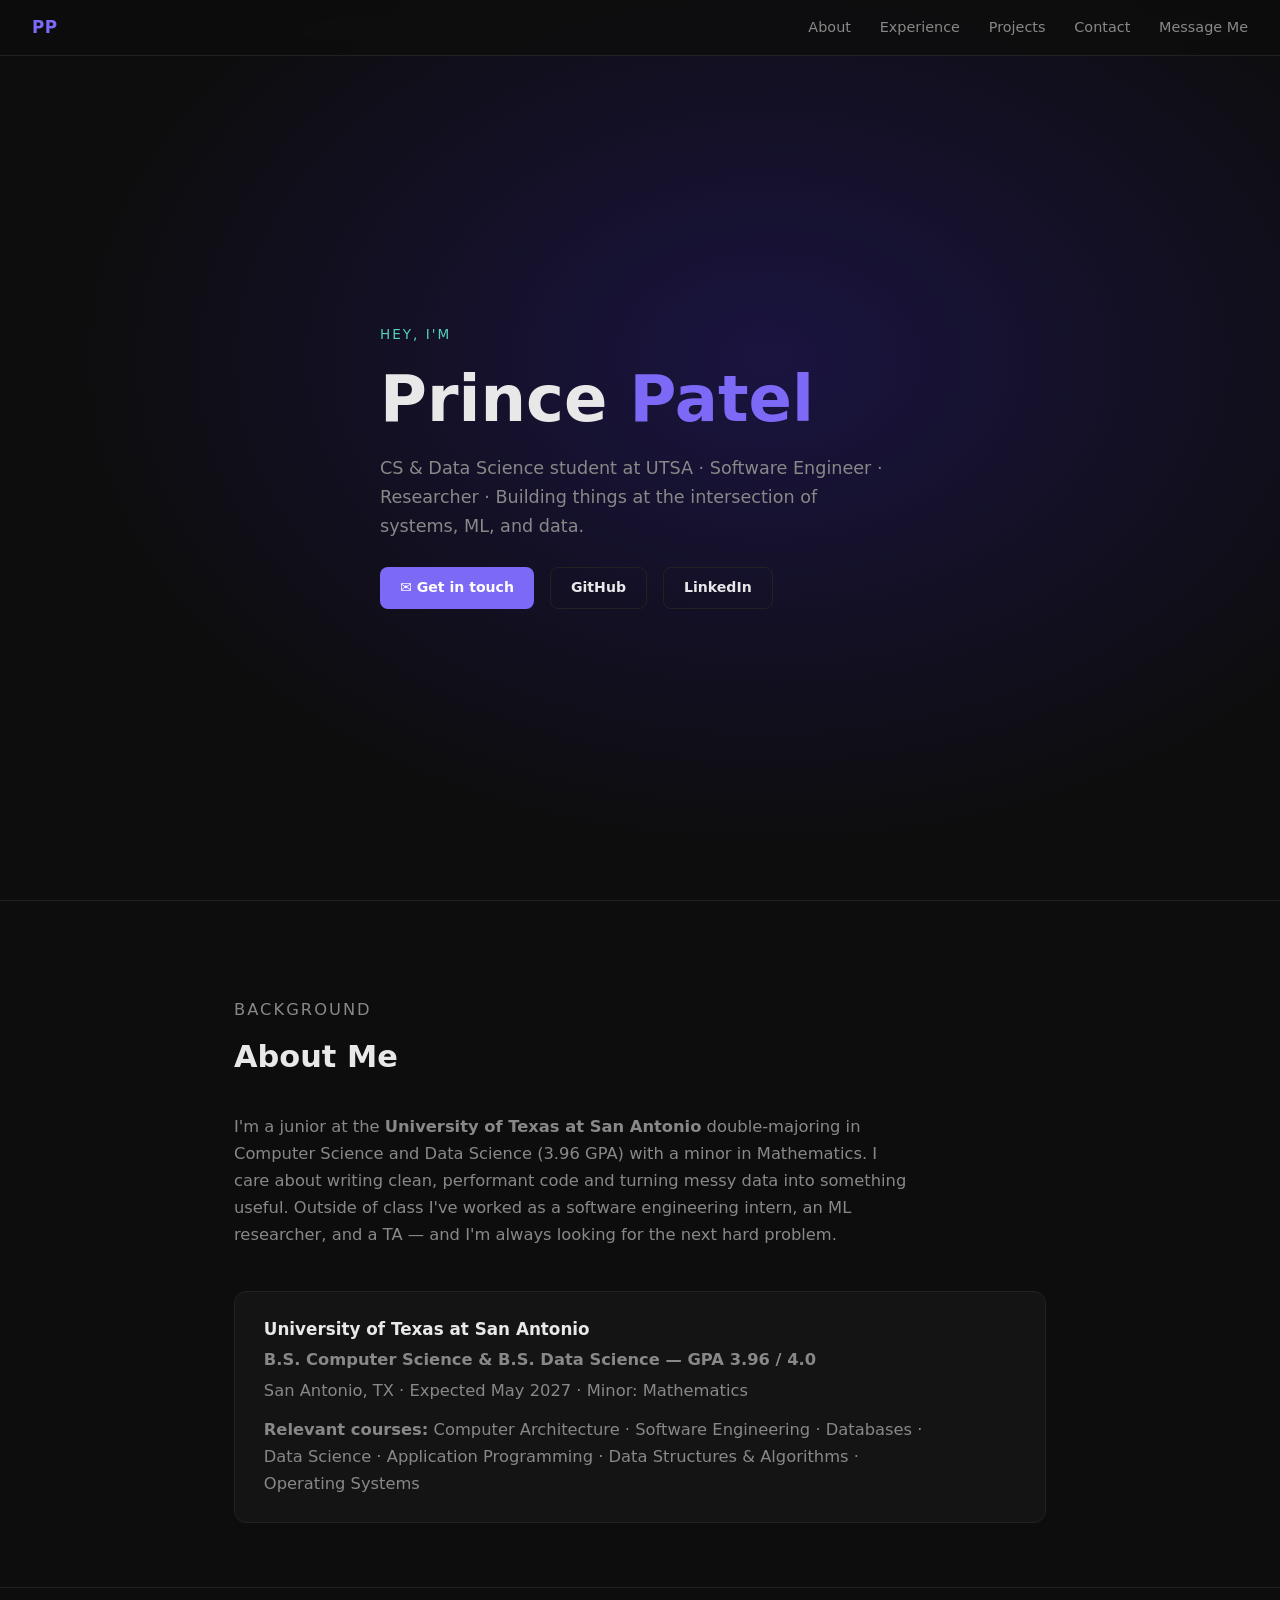
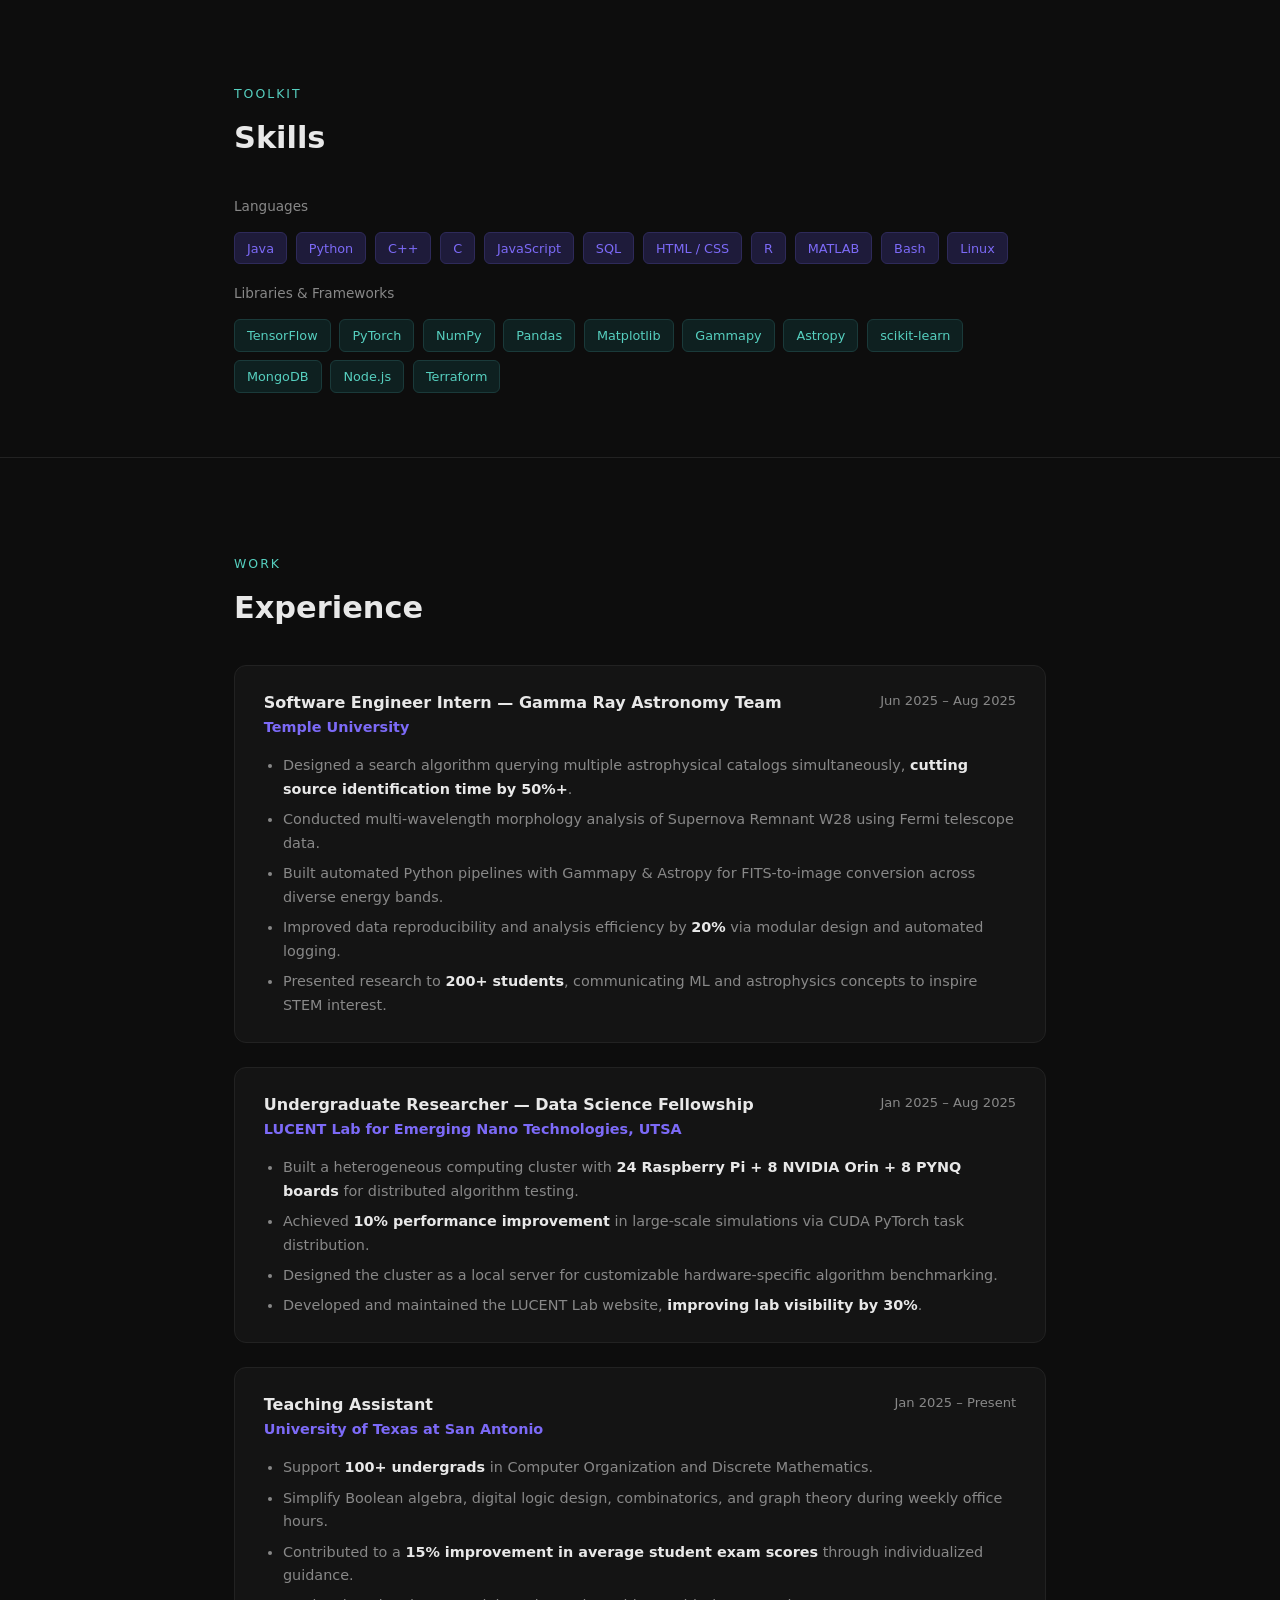
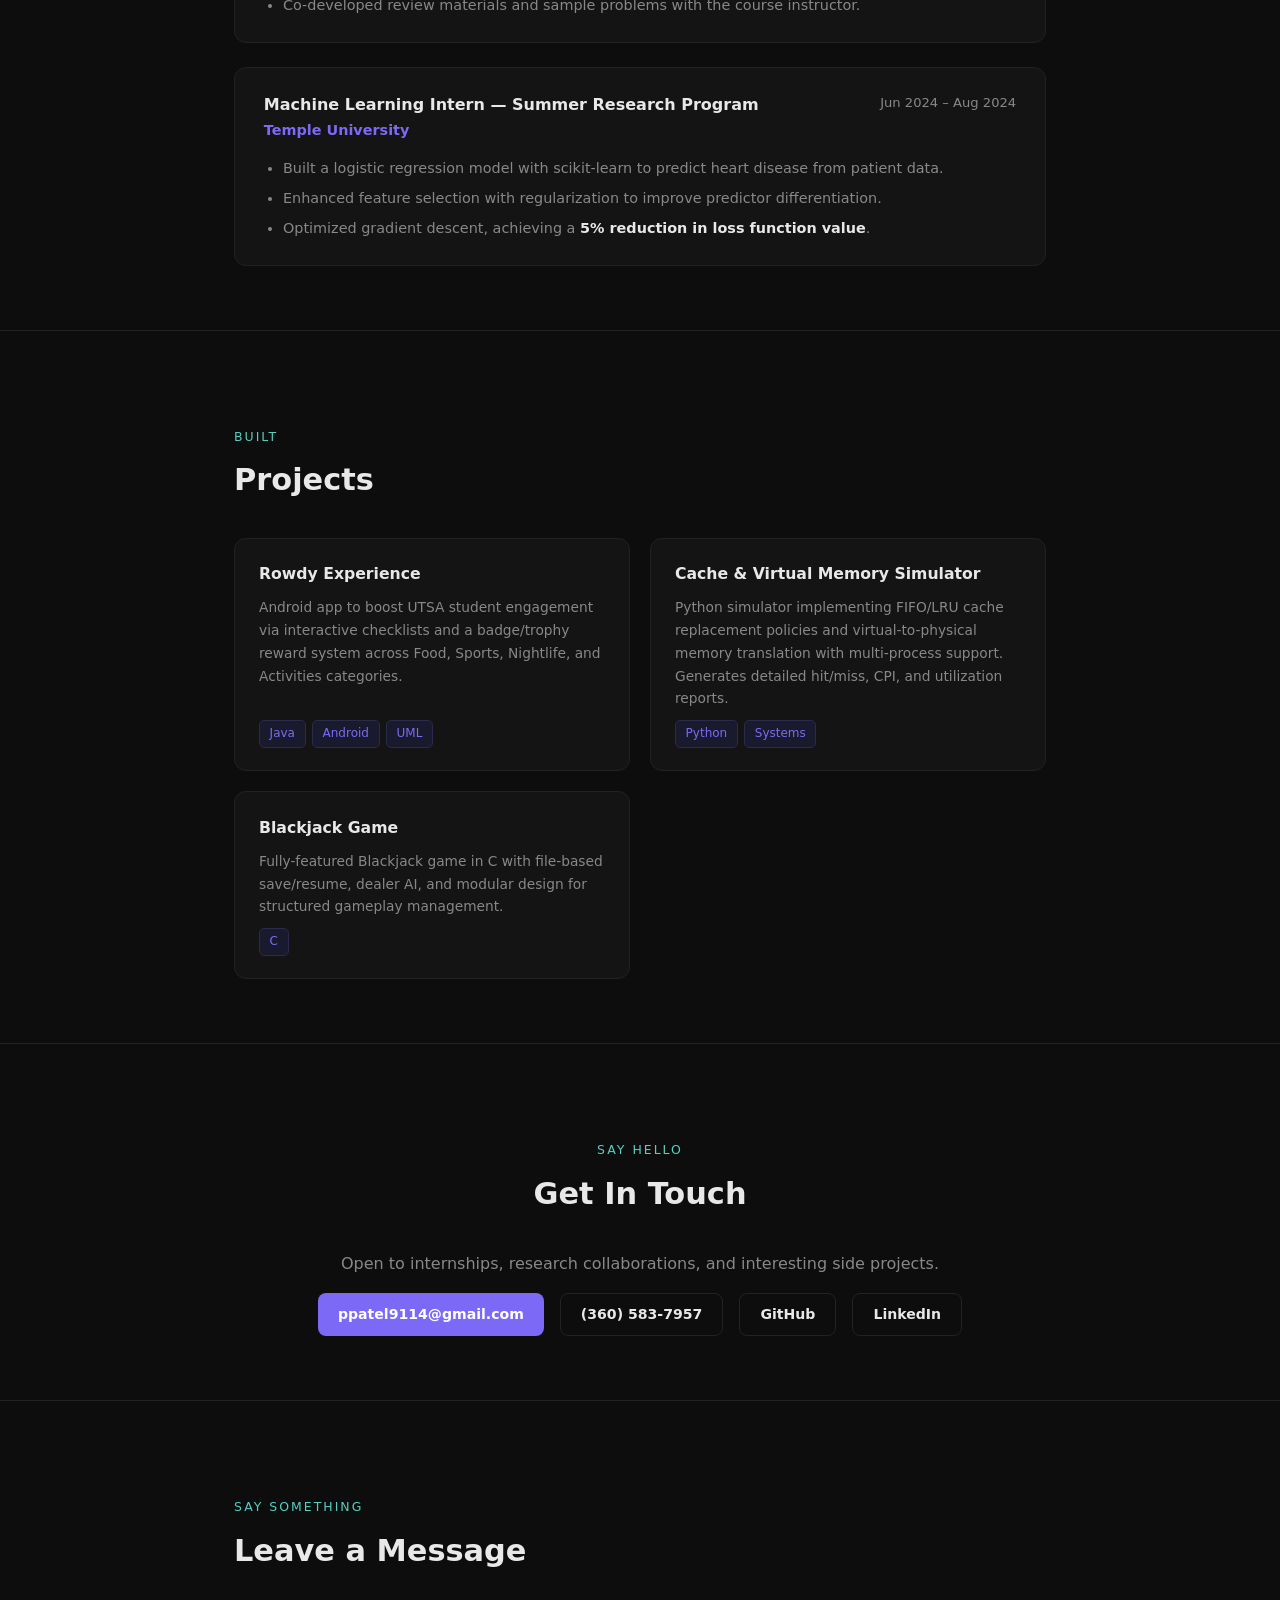
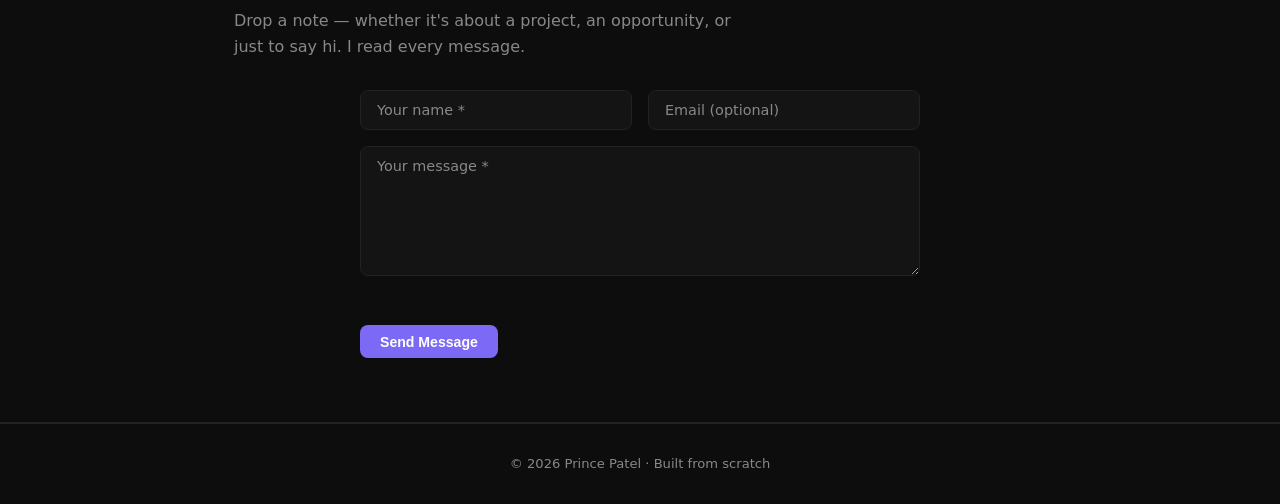
==== index.html @ 8a1463c9 "fixed a few bugs on index.html" ====
<!DOCTYPE html>
<html lang="en">
<head> 
  
  <meta charset="UTF-8" />
  <meta name="viewport" content="width=device-width, initial-scale=1.0" />
  <title>Prince Patel — Portfolio</title>
  <style>
    *, *::before, *::after { box-sizing: border-box; margin: 0; padding: 0; }

    :root {
      --bg: #0d0d0d;
      --surface: #141414;
      --border: #222;
      --accent: #7c6af7;
      --accent2: #56cfbf;
      --text: #e8e8e8;
      --muted: #888;
      --tag-bg: #1e1b3a;
    }

    html { scroll-behavior: smooth; }

    body {
      background: var(--bg);
      color: var(--text);
      font-family: 'Segoe UI', system-ui, sans-serif;
      line-height: 1.65;
    }

    /* ── NAV ── */
    nav {
      position: fixed; top: 0; left: 0; right: 0; z-index: 100;
      display: flex; align-items: center; justify-content: space-between;
      padding: 0 2rem;
      height: 56px;
      background: rgba(13,13,13,0.85);
      backdrop-filter: blur(10px);
      border-bottom: 1px solid var(--border);
    }
    nav .logo { font-weight: 700; font-size: 1.05rem; color: var(--accent); letter-spacing: .5px; }
    nav ul { list-style: none; display: flex; gap: 1.8rem; }
    nav a { text-decoration: none; color: var(--muted); font-size: .9rem; transition: color .2s; }
    nav a:hover { color: var(--text); }

    /* ── SECTIONS ── */
    section { padding: 6rem 0 4rem; }
    .container { max-width: 860px; margin: 0 auto; padding: 0 1.5rem; }

    /* ── HERO ── */
    #hero {
      min-height: 100vh;
      display: flex; align-items: center;
      background: radial-gradient(ellipse at 60% 40%, #1a1440 0%, var(--bg) 65%);
    }
    #hero .container { display: flex; flex-direction: column; gap: 1.2rem; }
    .hero-eyebrow { font-size: .85rem; color: var(--accent2); letter-spacing: 2px; text-transform: uppercase; }
    .hero-name { font-size: clamp(2.4rem, 6vw, 4rem); font-weight: 800; line-height: 1.1; }
    .hero-name span { color: var(--accent); }
    .hero-sub { font-size: 1.1rem; color: var(--muted); max-width: 520px; }
    .hero-links { display: flex; gap: 1rem; flex-wrap: wrap; margin-top: .4rem; }
    .btn {
      display: inline-flex; align-items: center; gap: .45rem;
      padding: .55rem 1.25rem;
      border-radius: 8px;
      font-size: .88rem; font-weight: 600;
      text-decoration: none;
      transition: opacity .2s;
    }
    .btn:hover { opacity: .8; }
    .btn-primary { background: var(--accent); color: #fff; }
    .btn-outline { border: 1px solid var(--border); color: var(--text); background: transparent; }

    /* ── HEADINGS ── */
    .section-label {
      font-size: .78rem; color: var(--accent2); letter-spacing: 2px;
      text-transform: uppercase; margin-bottom: .5rem;
    }
    h2 { font-size: 1.9rem; font-weight: 700; margin-bottom: 2rem; }

    /* ── ABOUT ── */
    #about p { color: var(--muted); max-width: 680px; font-size: 1.02rem; }

    /* ── EDUCATION ── */
    .edu-card {
      background: var(--surface);
      border: 1px solid var(--border);
      border-radius: 12px;
      padding: 1.5rem 1.8rem;
    }
    .edu-card h3 { font-size: 1.05rem; }
    .edu-card .degree { color: var(--accent); font-weight: 600; margin-top: .2rem; }
    .edu-card .meta { color: var(--muted); font-size: .88rem; margin-top: .25rem; }
    .edu-card .courses { margin-top: .8rem; font-size: .85rem; color: var(--muted); }

    /* ── SKILLS ── */
    .skills-grid { display: flex; flex-wrap: wrap; gap: .55rem; }
    .tag {
      background: var(--tag-bg);
      border: 1px solid #2e2a5a;
      color: var(--accent);
      font-size: .8rem; font-weight: 500;
      padding: .3rem .75rem;
      border-radius: 6px;
    }
    .tag.lib { background: #0e2020; border-color: #1a3a3a; color: var(--accent2); }

    /* ── EXPERIENCE ── */
    .exp-list { display: flex; flex-direction: column; gap: 1.5rem; }
    .exp-card {
      background: var(--surface);
      border: 1px solid var(--border);
      border-radius: 12px;
      padding: 1.5rem 1.8rem;
    }
    .exp-header { display: flex; justify-content: space-between; align-items: flex-start; flex-wrap: wrap; gap: .4rem; }
    .exp-header h3 { font-size: 1rem; }
    .exp-org { color: var(--accent); font-size: .9rem; font-weight: 600; }
    .exp-date { font-size: .82rem; color: var(--muted); white-space: nowrap; }
    .exp-card ul { margin-top: .9rem; padding-left: 1.2rem; display: flex; flex-direction: column; gap: .4rem; }
    .exp-card li { color: var(--muted); font-size: .9rem; }
    .exp-card li strong { color: var(--text); }

    /* ── PROJECTS ── */
    .proj-grid { display: grid; grid-template-columns: repeat(auto-fill, minmax(260px,1fr)); gap: 1.25rem; }
    .proj-card {
      background: var(--surface);
      border: 1px solid var(--border);
      border-radius: 12px;
      padding: 1.4rem 1.5rem;
      display: flex; flex-direction: column; gap: .6rem;
      transition: border-color .2s;
    }
    .proj-card:hover { border-color: var(--accent); }
    .proj-card h3 { font-size: .98rem; }
    .proj-card p { color: var(--muted); font-size: .86rem; flex: 1; }
    .proj-tags { display: flex; flex-wrap: wrap; gap: .4rem; }
    .proj-tag {
      background: #1a1a2e; border: 1px solid #2a2a4a; color: var(--accent);
      font-size: .75rem; padding: .2rem .6rem; border-radius: 5px;
    }

    /* ── CONTACT ── */
    #contact { text-align: center; }
    #contact .contact-links { display: flex; justify-content: center; gap: 1rem; flex-wrap: wrap; margin-top: 1rem; }

    /* ── MESSAGE FORM ── */
    .msg-form {
      max-width: 560px; margin: 0 auto;
      display: flex; flex-direction: column; gap: 1rem;
    }
    .msg-row { display: grid; grid-template-columns: 1fr 1fr; gap: 1rem; }
    .msg-form input, .msg-form textarea {
      width: 100%;
      background: var(--surface);
      border: 1px solid var(--border);
      border-radius: 8px;
      color: var(--text);
      font-family: inherit;
      font-size: .9rem;
      padding: .7rem 1rem;
      outline: none;
      transition: border-color .2s;
      resize: vertical;
    }
    .msg-form input:focus, .msg-form textarea:focus { border-color: var(--accent); }
    .msg-form textarea { min-height: 130px; }
    .msg-form input::placeholder, .msg-form textarea::placeholder { color: var(--muted); }
    .msg-submit {
      align-self: flex-start;
      cursor: pointer;
      border: none;
    }
    .msg-submit:disabled { opacity: .5; cursor: not-allowed; }
    #msg-status { font-size: .88rem; min-height: 1.2em; }
    #msg-status.ok  { color: var(--accent2); }
    #msg-status.err { color: #f87171; }

    /* ── MESSAGES LIST (admin view) ── */
    #messages { display: none; }
    #messages.visible { display: block; }
    .msg-list { display: flex; flex-direction: column; gap: 1rem; margin-top: 1rem; }
    .msg-item {
      background: var(--surface); border: 1px solid var(--border);
      border-radius: 10px; padding: 1rem 1.2rem;
    }
    .msg-item-header { display: flex; justify-content: space-between; flex-wrap: wrap; gap: .3rem; margin-bottom: .4rem; }
    .msg-item-name { font-weight: 600; font-size: .9rem; }
    .msg-item-meta { font-size: .78rem; color: var(--muted); }
    .msg-item-body { color: var(--muted); font-size: .88rem; white-space: pre-wrap; }

    /* ── FOOTER ── */
    footer {
      border-top: 1px solid var(--border);
      text-align: center;
      padding: 1.8rem;
      font-size: .82rem;
      color: var(--muted);
    }

    /* ── DIVIDER ── */
    .divider { border: none; border-top: 1px solid var(--border); margin: 0; }
  </style>
</head>
<body>

<!-- NAV -->
<nav>
  <span class="logo">PP</span>
  <ul>
    <li><a href="#about">About</a></li>
    <li><a href="#experience">Experience</a></li>
    <li><a href="#projects">Projects</a></li>
    <li><a href="#contact">Contact</a></li>
    <li><a href="#leave-message">Message Me</a></li>
  </ul>
</nav>

<!-- HERO -->
<section id="hero">
  <div class="container">
    <p class="hero-eyebrow">Hey, I'm</p>
    <h1 class="hero-name">Prince <span>Patel</span></h1>
    <p class="hero-sub">
      CS &amp; Data Science student at UTSA · Software Engineer · Researcher ·
      Building things at the intersection of systems, ML, and data.
    </p>
    <div class="hero-links">
      <a class="btn btn-primary" href="mailto:ppatel9114@gmail.com">✉ Get in touch</a>
      <a class="btn btn-outline" href="https://github.com" target="_blank">GitHub</a>
      <a class="btn btn-outline" href="https://linkedin.com" target="_blank">LinkedIn</a>
    </div>
  </div>
</section>

<hr class="divider" />

<!-- ABOUT / EDUCATION -->
<section id="about">
  <div class="container">
    <p class="section-label">Background</p>
    <h2>About Me</h2>
    <p>
      I'm a junior at the <strong>University of Texas at San Antonio</strong> double-majoring in
      Computer Science and Data Science (3.96 GPA) with a minor in Mathematics.
      I care about writing clean, performant code and turning messy data into something useful.
      Outside of class I've worked as a software engineering intern, an ML researcher, and a TA
      — and I'm always looking for the next hard problem.
    </p>

    <br />

    <div class="edu-card" style="margin-top: 1rem;">
      <h3>University of Texas at San Antonio</h3>
      <p class="degree">B.S. Computer Science &amp; B.S. Data Science — GPA 3.96 / 4.0</p>
      <p class="meta">San Antonio, TX · Expected May 2027 · Minor: Mathematics</p>
      <p class="courses">
        <strong>Relevant courses:</strong> Computer Architecture · Software Engineering · Databases ·
        Data Science · Application Programming · Data Structures &amp; Algorithms · Operating Systems
      </p>
    </div>
  </div>
</section>

<hr class="divider" />

<!-- SKILLS -->
<section id="skills">
  <div class="container">
    <p class="section-label">Toolkit</p>
    <h2>Skills</h2>
    <p style="color:var(--muted); font-size:.85rem; margin-bottom:.9rem;">Languages</p>
    <div class="skills-grid">
      <span class="tag">Java</span>
      <span class="tag">Python</span>
      <span class="tag">C++</span>
      <span class="tag">C</span>
      <span class="tag">JavaScript</span>
      <span class="tag">SQL</span>
      <span class="tag">HTML / CSS</span>
      <span class="tag">R</span>
      <span class="tag">MATLAB</span>
      <span class="tag">Bash</span>
      <span class="tag">Linux</span>
    </div>
    <p style="color:var(--muted); font-size:.85rem; margin: 1.1rem 0 .9rem;">Libraries &amp; Frameworks</p>
    <div class="skills-grid">
      <span class="tag lib">TensorFlow</span>
      <span class="tag lib">PyTorch</span>
      <span class="tag lib">NumPy</span>
      <span class="tag lib">Pandas</span>
      <span class="tag lib">Matplotlib</span>
      <span class="tag lib">Gammapy</span>
      <span class="tag lib">Astropy</span>
      <span class="tag lib">scikit-learn</span>
      <span class="tag lib">MongoDB</span>
      <span class="tag lib">Node.js</span>
      <span class="tag lib">Terraform</span>
    </div>
  </div>
</section>

<hr class="divider" />

<!-- EXPERIENCE -->
<section id="experience">
  <div class="container">
    <p class="section-label">Work</p>
    <h2>Experience</h2>
    <div class="exp-list">

      <div class="exp-card">
        <div class="exp-header">
          <div>
            <h3>Software Engineer Intern — Gamma Ray Astronomy Team</h3>
            <p class="exp-org">Temple University</p>
          </div>
          <span class="exp-date">Jun 2025 – Aug 2025</span>
        </div>
        <ul>
          <li>Designed a search algorithm querying multiple astrophysical catalogs simultaneously, <strong>cutting source identification time by 50%+</strong>.</li>
          <li>Conducted multi-wavelength morphology analysis of Supernova Remnant W28 using Fermi telescope data.</li>
          <li>Built automated Python pipelines with Gammapy &amp; Astropy for FITS-to-image conversion across diverse energy bands.</li>
          <li>Improved data reproducibility and analysis efficiency by <strong>20%</strong> via modular design and automated logging.</li>
          <li>Presented research to <strong>200+ students</strong>, communicating ML and astrophysics concepts to inspire STEM interest.</li>
        </ul>
      </div>

      <div class="exp-card">
        <div class="exp-header">
          <div>
            <h3>Undergraduate Researcher — Data Science Fellowship</h3>
            <p class="exp-org">LUCENT Lab for Emerging Nano Technologies, UTSA</p>
          </div>
          <span class="exp-date">Jan 2025 – Aug 2025</span>
        </div>
        <ul>
          <li>Built a heterogeneous computing cluster with <strong>24 Raspberry Pi + 8 NVIDIA Orin + 8 PYNQ boards</strong> for distributed algorithm testing.</li>
          <li>Achieved <strong>10% performance improvement</strong> in large-scale simulations via CUDA PyTorch task distribution.</li>
          <li>Designed the cluster as a local server for customizable hardware-specific algorithm benchmarking.</li>
          <li>Developed and maintained the LUCENT Lab website, <strong>improving lab visibility by 30%</strong>.</li>
        </ul>
      </div>

      <div class="exp-card">
        <div class="exp-header">
          <div>
            <h3>Teaching Assistant</h3>
            <p class="exp-org">University of Texas at San Antonio</p>
          </div>
          <span class="exp-date">Jan 2025 – Present</span>
        </div>
        <ul>
          <li>Support <strong>100+ undergrads</strong> in Computer Organization and Discrete Mathematics.</li>
          <li>Simplify Boolean algebra, digital logic design, combinatorics, and graph theory during weekly office hours.</li>
          <li>Contributed to a <strong>15% improvement in average student exam scores</strong> through individualized guidance.</li>
          <li>Co-developed review materials and sample problems with the course instructor.</li>
        </ul>
      </div>

      <div class="exp-card">
        <div class="exp-header">
          <div>
            <h3>Machine Learning Intern — Summer Research Program</h3>
            <p class="exp-org">Temple University</p>
          </div>
          <span class="exp-date">Jun 2024 – Aug 2024</span>
        </div>
        <ul>
          <li>Built a logistic regression model with scikit-learn to predict heart disease from patient data.</li>
          <li>Enhanced feature selection with regularization to improve predictor differentiation.</li>
          <li>Optimized gradient descent, achieving a <strong>5% reduction in loss function value</strong>.</li>
        </ul>
      </div>

    </div>
  </div>
</section>

<hr class="divider" />

<!-- PROJECTS -->
<section id="projects">
  <div class="container">
    <p class="section-label">Built</p>
    <h2>Projects</h2>
    <div class="proj-grid">

      <div class="proj-card">
        <h3>Rowdy Experience</h3>
        <p>Android app to boost UTSA student engagement via interactive checklists and a badge/trophy reward system across Food, Sports, Nightlife, and Activities categories.</p>
        <div class="proj-tags">
          <span class="proj-tag">Java</span>
          <span class="proj-tag">Android</span>
          <span class="proj-tag">UML</span>
        </div>
      </div>

      <div class="proj-card">
        <h3>Cache &amp; Virtual Memory Simulator</h3>
        <p>Python simulator implementing FIFO/LRU cache replacement policies and virtual-to-physical memory translation with multi-process support. Generates detailed hit/miss, CPI, and utilization reports.</p>
        <div class="proj-tags">
          <span class="proj-tag">Python</span>
          <span class="proj-tag">Systems</span>
        </div>
      </div>

      <div class="proj-card">
        <h3>Blackjack Game</h3>
        <p>Fully-featured Blackjack game in C with file-based save/resume, dealer AI, and modular design for structured gameplay management.</p>
        <div class="proj-tags">
          <span class="proj-tag">C</span>
        </div>
      </div>

    </div>
  </div>
</section>

<hr class="divider" />

<!-- CONTACT -->
<section id="contact">
  <div class="container">
    <p class="section-label">Say hello</p>
    <h2>Get In Touch</h2>
    <p style="color:var(--muted);">Open to internships, research collaborations, and interesting side projects.</p>
    <div class="contact-links">
      <a class="btn btn-primary" href="mailto:ppatel9114@gmail.com">ppatel9114@gmail.com</a>
      <a class="btn btn-outline" href="tel:3605837957">(360) 583-7957</a>
      <a class="btn btn-outline" href="https://github.com" target="_blank">GitHub</a>
      <a class="btn btn-outline" href="https://linkedin.com" target="_blank">LinkedIn</a>
    </div>
  </div>
</section>

<hr class="divider" />

<!-- LEAVE A MESSAGE -->
<section id="leave-message">
  <div class="container">
    <p class="section-label">Say something</p>
    <h2>Leave a Message</h2>
    <p style="color:var(--muted); margin-bottom:1.8rem; max-width:520px;">
      Drop a note — whether it's about a project, an opportunity, or just to say hi.
      I read every message.
    </p>
    <form class="msg-form" id="msgForm"
          action="https://formspree.io/f/YOUR_FORM_ID"
          method="POST">
      <div class="msg-row">
        <input type="text"  name="name"    placeholder="Your name *"  required maxlength="100" />
        <input type="email" name="email"   placeholder="Email (optional)" maxlength="200" />
      </div>
      <textarea name="message" placeholder="Your message *" required maxlength="2000"></textarea>
      <p id="msg-status"></p>
      <button class="btn btn-primary msg-submit" type="submit" id="msgBtn">Send Message</button>
    </form>
  </div>
</section>

<hr class="divider" />

<footer>
  <p>© 2026 Prince Patel · Built from scratch</p>
</footer>

<script>
  document.getElementById('msgForm').addEventListener('submit', async (e) => {
    e.preventDefault();
    const btn    = document.getElementById('msgBtn');
    const status = document.getElementById('msg-status');
    btn.disabled = true;
    btn.textContent = 'Sending…';
    status.className = '';
    status.textContent = '';

    try {
      const res = await fetch(e.target.action, {
        method: 'POST',
        headers: { 'Accept': 'application/json' },
        body: new FormData(e.target),
      });
      if (res.ok) {
        status.className = 'ok';
        status.textContent = '✓ Message sent! Thanks for reaching out.';
        e.target.reset();
      } else {
        throw new Error('Something went wrong — please try again.');
      }
    } catch (err) {
      status.className = 'err';
      status.textContent = '✗ ' + err.message;
    } finally {
      btn.disabled = false;
      btn.textContent = 'Send Message';
    }
  });
</script>
</body>
</html>
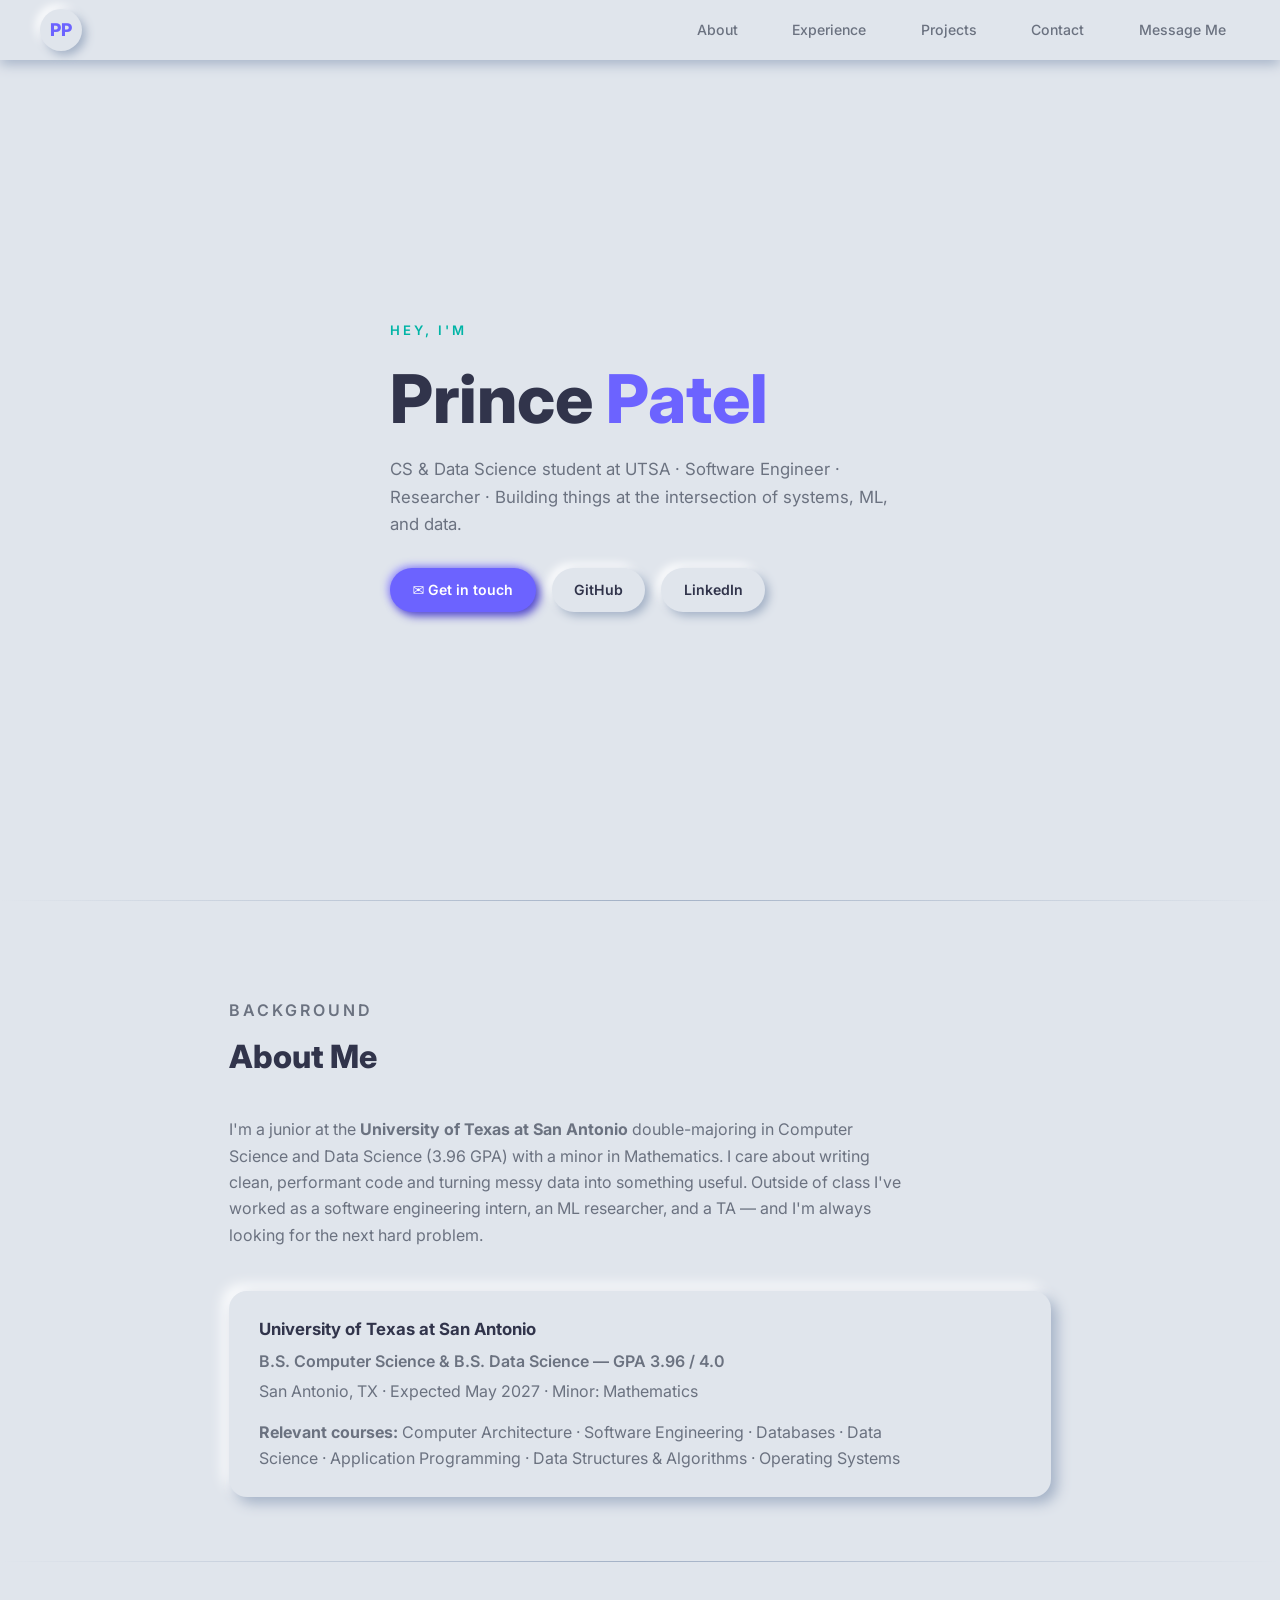
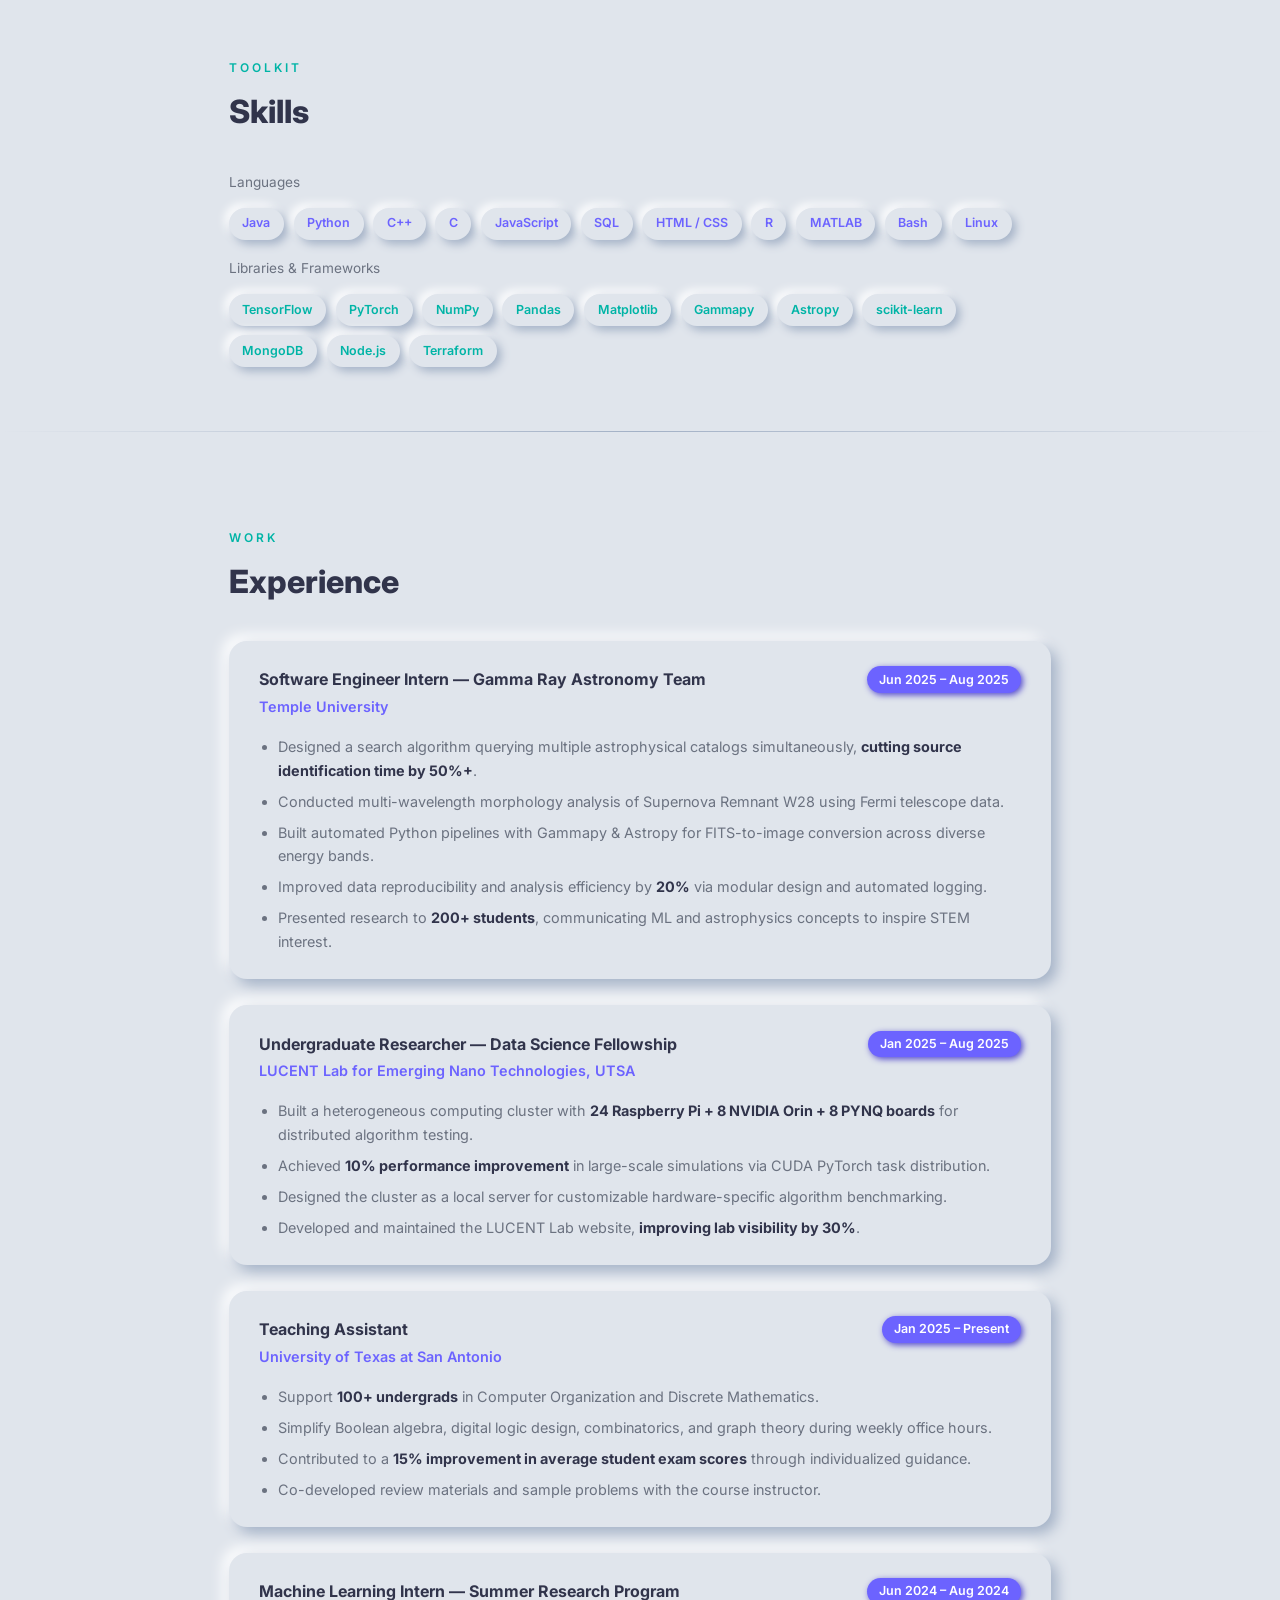
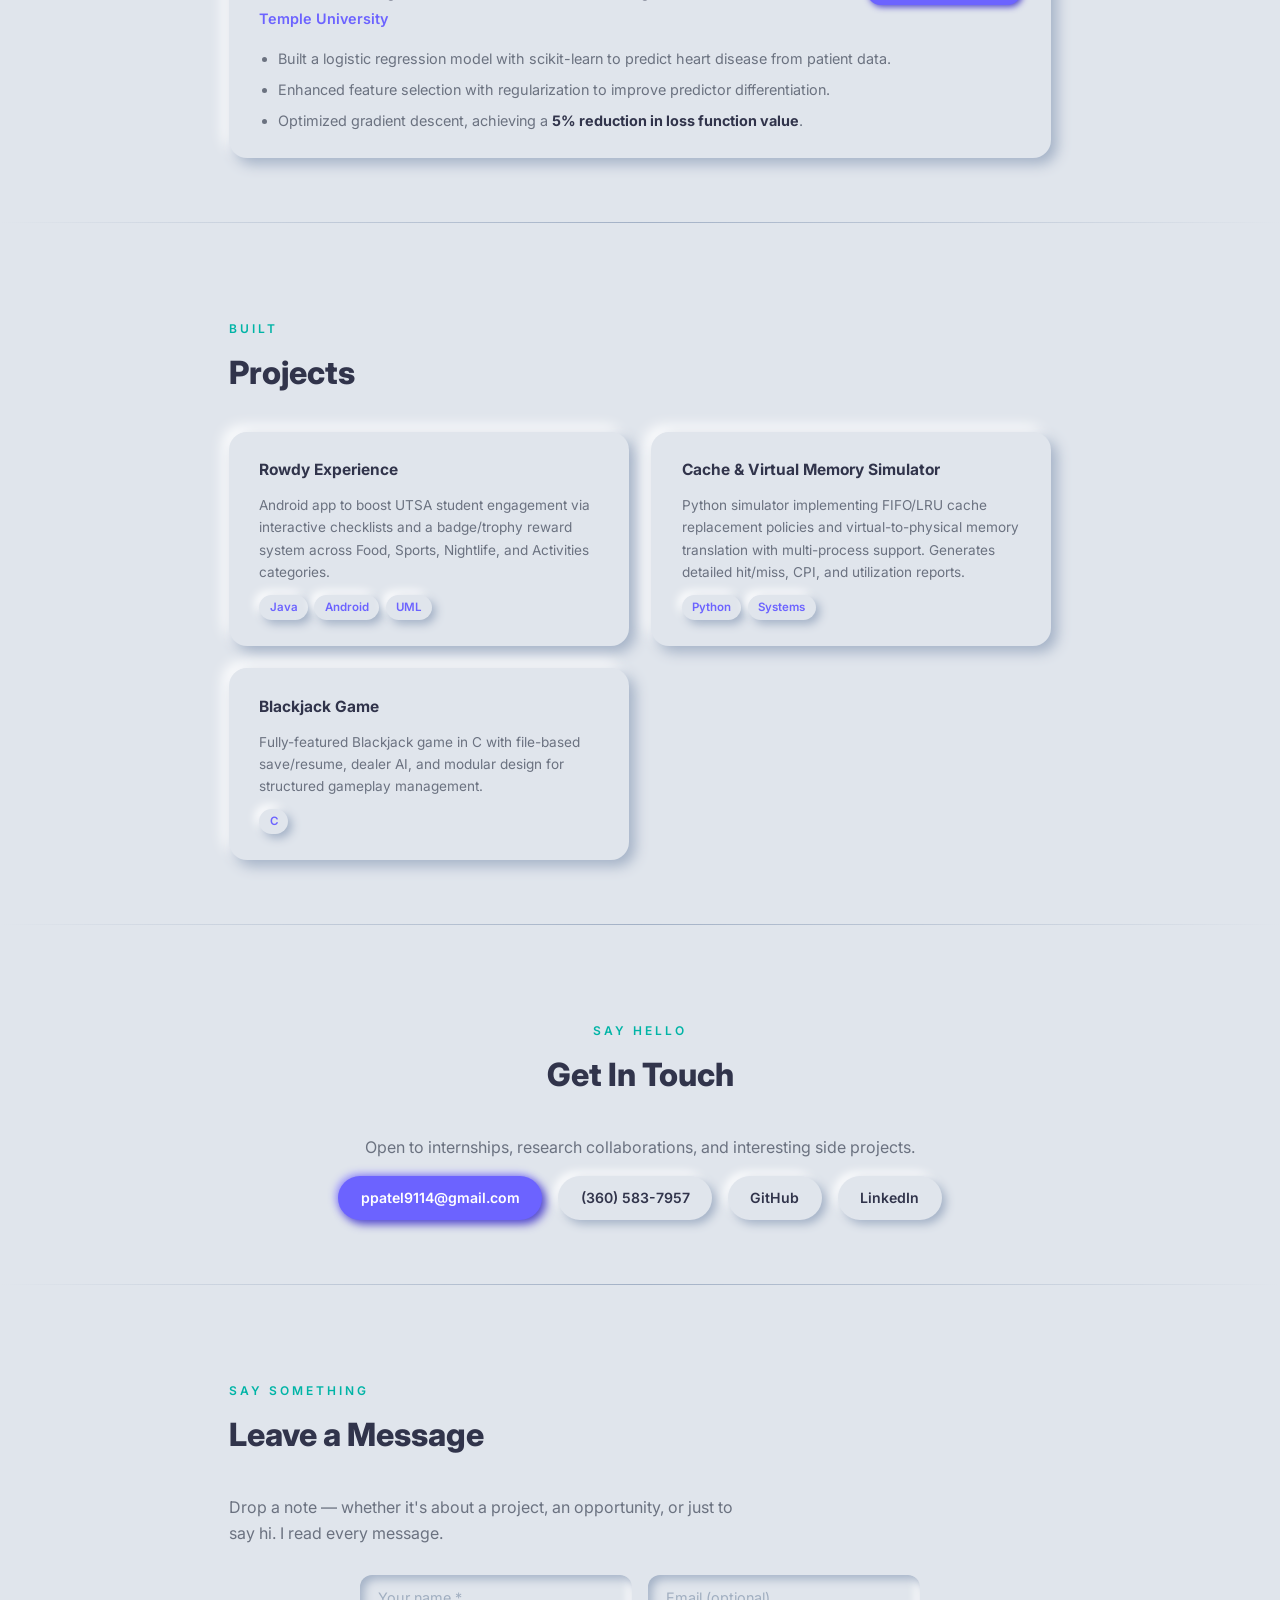
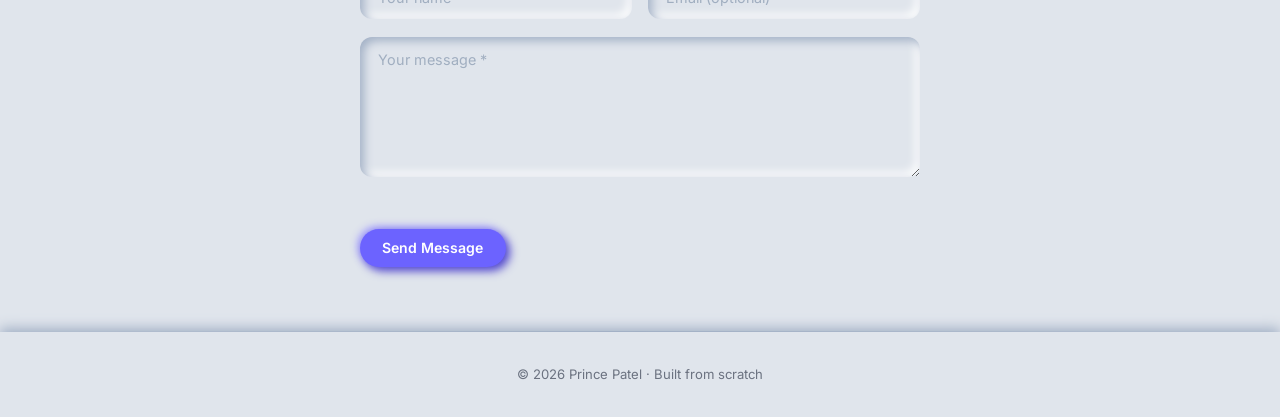
==== commit cf126ad3: "added neomorphism style theme to the website" ====
--- a/index.html
+++ b/index.html
@@ -5,18 +5,21 @@
   <meta charset="UTF-8" />
   <meta name="viewport" content="width=device-width, initial-scale=1.0" />
   <title>Prince Patel — Portfolio</title>
+  <link href="https://fonts.googleapis.com/css2?family=Inter:wght@400;500;600;700;800&display=swap" rel="stylesheet" />
   <style>
     *, *::before, *::after { box-sizing: border-box; margin: 0; padding: 0; }
 
     :root {
-      --bg: #0d0d0d;
-      --surface: #141414;
-      --border: #222;
-      --accent: #7c6af7;
-      --accent2: #56cfbf;
-      --text: #e8e8e8;
-      --muted: #888;
-      --tag-bg: #1e1b3a;
+      --bg:      #e0e5ec;
+      --shadow-dark:  #a3b1c6;
+      --shadow-light: #ffffff;
+      --accent:  #6c63ff;
+      --accent2: #00b4a6;
+      --text:    #31344b;
+      --muted:   #6b7280;
+      --inset: inset 4px 4px 10px var(--shadow-dark), inset -4px -4px 10px var(--shadow-light);
+      --raise: 6px 6px 14px var(--shadow-dark), -6px -6px 14px var(--shadow-light);
+      --raise-sm: 4px 4px 10px var(--shadow-dark), -4px -4px 10px var(--shadow-light);
     }
 
     html { scroll-behavior: smooth; }
@@ -24,7 +27,7 @@
     body {
       background: var(--bg);
       color: var(--text);
-      font-family: 'Segoe UI', system-ui, sans-serif;
+      font-family: 'Inter', system-ui, sans-serif;
       line-height: 1.65;
     }
 
@@ -32,112 +35,132 @@
     nav {
       position: fixed; top: 0; left: 0; right: 0; z-index: 100;
       display: flex; align-items: center; justify-content: space-between;
-      padding: 0 2rem;
-      height: 56px;
-      background: rgba(13,13,13,0.85);
-      backdrop-filter: blur(10px);
-      border-bottom: 1px solid var(--border);
-    }
-    nav .logo { font-weight: 700; font-size: 1.05rem; color: var(--accent); letter-spacing: .5px; }
-    nav ul { list-style: none; display: flex; gap: 1.8rem; }
-    nav a { text-decoration: none; color: var(--muted); font-size: .9rem; transition: color .2s; }
-    nav a:hover { color: var(--text); }
+      padding: 0 2.5rem;
+      height: 60px;
+      background: var(--bg);
+      box-shadow: 0 4px 12px var(--shadow-dark), 0 -2px 6px var(--shadow-light);
+    }
+    nav .logo {
+      font-weight: 800; font-size: 1.1rem; color: var(--accent);
+      letter-spacing: .5px;
+      width: 42px; height: 42px;
+      border-radius: 50%;
+      display: flex; align-items: center; justify-content: center;
+      box-shadow: var(--raise-sm);
+    }
+    nav ul { list-style: none; display: flex; gap: 1.6rem; }
+    nav a {
+      text-decoration: none; color: var(--muted); font-size: .88rem; font-weight: 500;
+      padding: .4rem .9rem; border-radius: 20px;
+      transition: all .2s;
+    }
+    nav a:hover {
+      color: var(--accent);
+      box-shadow: var(--raise-sm);
+    }
 
     /* ── SECTIONS ── */
     section { padding: 6rem 0 4rem; }
-    .container { max-width: 860px; margin: 0 auto; padding: 0 1.5rem; }
+    .container { max-width: 880px; margin: 0 auto; padding: 0 1.8rem; }
 
     /* ── HERO ── */
     #hero {
       min-height: 100vh;
       display: flex; align-items: center;
-      background: radial-gradient(ellipse at 60% 40%, #1a1440 0%, var(--bg) 65%);
-    }
-    #hero .container { display: flex; flex-direction: column; gap: 1.2rem; }
-    .hero-eyebrow { font-size: .85rem; color: var(--accent2); letter-spacing: 2px; text-transform: uppercase; }
-    .hero-name { font-size: clamp(2.4rem, 6vw, 4rem); font-weight: 800; line-height: 1.1; }
+    }
+    #hero .container { display: flex; flex-direction: column; gap: 1.3rem; }
+    .hero-eyebrow { font-size: .82rem; color: var(--accent2); letter-spacing: 3px; text-transform: uppercase; font-weight: 600; }
+    .hero-name { font-size: clamp(2.6rem, 6vw, 4.2rem); font-weight: 800; line-height: 1.08; color: var(--text); }
     .hero-name span { color: var(--accent); }
-    .hero-sub { font-size: 1.1rem; color: var(--muted); max-width: 520px; }
-    .hero-links { display: flex; gap: 1rem; flex-wrap: wrap; margin-top: .4rem; }
+    .hero-sub { font-size: 1.05rem; color: var(--muted); max-width: 500px; }
+    .hero-links { display: flex; gap: 1rem; flex-wrap: wrap; margin-top: .5rem; }
+
+    /* ── BUTTONS ── */
     .btn {
       display: inline-flex; align-items: center; gap: .45rem;
-      padding: .55rem 1.25rem;
-      border-radius: 8px;
+      padding: .65rem 1.4rem;
+      border-radius: 30px;
       font-size: .88rem; font-weight: 600;
       text-decoration: none;
-      transition: opacity .2s;
-    }
-    .btn:hover { opacity: .8; }
-    .btn-primary { background: var(--accent); color: #fff; }
-    .btn-outline { border: 1px solid var(--border); color: var(--text); background: transparent; }
+      background: var(--bg);
+      color: var(--text);
+      box-shadow: var(--raise-sm);
+      transition: all .2s;
+      border: none; cursor: pointer; font-family: inherit;
+    }
+    .btn:hover { box-shadow: var(--inset); color: var(--accent); }
+    .btn-primary {
+      background: var(--accent); color: #fff;
+      box-shadow: 4px 4px 10px #5248cc, -2px -2px 8px #9b94ff;
+    }
+    .btn-primary:hover { box-shadow: inset 3px 3px 8px #4840b8, inset -2px -2px 6px #8880f0; color: #fff; }
 
     /* ── HEADINGS ── */
     .section-label {
-      font-size: .78rem; color: var(--accent2); letter-spacing: 2px;
-      text-transform: uppercase; margin-bottom: .5rem;
-    }
-    h2 { font-size: 1.9rem; font-weight: 700; margin-bottom: 2rem; }
+      font-size: .75rem; color: var(--accent2); letter-spacing: 3px;
+      text-transform: uppercase; margin-bottom: .5rem; font-weight: 600;
+    }
+    h2 { font-size: 2rem; font-weight: 800; margin-bottom: 2rem; color: var(--text); }
+
+    /* ── NEU CARD ── */
+    .neu-card {
+      background: var(--bg);
+      border-radius: 18px;
+      box-shadow: var(--raise);
+      padding: 1.6rem 1.9rem;
+    }
 
     /* ── ABOUT ── */
-    #about p { color: var(--muted); max-width: 680px; font-size: 1.02rem; }
+    #about p { color: var(--muted); max-width: 680px; font-size: 1rem; }
 
     /* ── EDUCATION ── */
-    .edu-card {
-      background: var(--surface);
-      border: 1px solid var(--border);
-      border-radius: 12px;
-      padding: 1.5rem 1.8rem;
-    }
-    .edu-card h3 { font-size: 1.05rem; }
-    .edu-card .degree { color: var(--accent); font-weight: 600; margin-top: .2rem; }
-    .edu-card .meta { color: var(--muted); font-size: .88rem; margin-top: .25rem; }
-    .edu-card .courses { margin-top: .8rem; font-size: .85rem; color: var(--muted); }
+    .edu-card h3 { font-size: 1.05rem; font-weight: 700; }
+    .edu-card .degree { color: var(--accent); font-weight: 600; margin-top: .25rem; font-size: .95rem; }
+    .edu-card .meta { color: var(--muted); font-size: .86rem; margin-top: .25rem; }
+    .edu-card .courses { margin-top: .9rem; font-size: .84rem; color: var(--muted); }
 
     /* ── SKILLS ── */
-    .skills-grid { display: flex; flex-wrap: wrap; gap: .55rem; }
+    .skills-grid { display: flex; flex-wrap: wrap; gap: .6rem; }
     .tag {
-      background: var(--tag-bg);
-      border: 1px solid #2e2a5a;
+      background: var(--bg);
+      box-shadow: var(--raise-sm);
       color: var(--accent);
-      font-size: .8rem; font-weight: 500;
-      padding: .3rem .75rem;
-      border-radius: 6px;
-    }
-    .tag.lib { background: #0e2020; border-color: #1a3a3a; color: var(--accent2); }
+      font-size: .78rem; font-weight: 600;
+      padding: .35rem .85rem;
+      border-radius: 20px;
+      transition: box-shadow .2s;
+    }
+    .tag:hover { box-shadow: var(--inset); }
+    .tag.lib { color: var(--accent2); }
 
     /* ── EXPERIENCE ── */
-    .exp-list { display: flex; flex-direction: column; gap: 1.5rem; }
-    .exp-card {
-      background: var(--surface);
-      border: 1px solid var(--border);
-      border-radius: 12px;
-      padding: 1.5rem 1.8rem;
-    }
+    .exp-list { display: flex; flex-direction: column; gap: 1.6rem; }
     .exp-header { display: flex; justify-content: space-between; align-items: flex-start; flex-wrap: wrap; gap: .4rem; }
-    .exp-header h3 { font-size: 1rem; }
-    .exp-org { color: var(--accent); font-size: .9rem; font-weight: 600; }
-    .exp-date { font-size: .82rem; color: var(--muted); white-space: nowrap; }
-    .exp-card ul { margin-top: .9rem; padding-left: 1.2rem; display: flex; flex-direction: column; gap: .4rem; }
+    .exp-header h3 { font-size: 1rem; font-weight: 700; }
+    .exp-org { color: var(--accent); font-size: .9rem; font-weight: 600; margin-top: .15rem; }
+    .exp-date {
+      font-size: .78rem; color: #fff; background: var(--accent);
+      padding: .2rem .75rem; border-radius: 20px; white-space: nowrap; font-weight: 600;
+      box-shadow: 2px 2px 6px #5248cc;
+    }
+    .exp-card ul { margin-top: 1rem; padding-left: 1.2rem; display: flex; flex-direction: column; gap: .45rem; }
     .exp-card li { color: var(--muted); font-size: .9rem; }
     .exp-card li strong { color: var(--text); }
 
     /* ── PROJECTS ── */
-    .proj-grid { display: grid; grid-template-columns: repeat(auto-fill, minmax(260px,1fr)); gap: 1.25rem; }
+    .proj-grid { display: grid; grid-template-columns: repeat(auto-fill, minmax(260px,1fr)); gap: 1.4rem; }
     .proj-card {
-      background: var(--surface);
-      border: 1px solid var(--border);
-      border-radius: 12px;
-      padding: 1.4rem 1.5rem;
-      display: flex; flex-direction: column; gap: .6rem;
-      transition: border-color .2s;
-    }
-    .proj-card:hover { border-color: var(--accent); }
-    .proj-card h3 { font-size: .98rem; }
-    .proj-card p { color: var(--muted); font-size: .86rem; flex: 1; }
+      display: flex; flex-direction: column; gap: .7rem;
+      transition: box-shadow .25s;
+    }
+    .proj-card:hover { box-shadow: var(--inset); }
+    .proj-card h3 { font-size: .97rem; font-weight: 700; }
+    .proj-card p { color: var(--muted); font-size: .85rem; flex: 1; }
     .proj-tags { display: flex; flex-wrap: wrap; gap: .4rem; }
     .proj-tag {
-      background: #1a1a2e; border: 1px solid #2a2a4a; color: var(--accent);
-      font-size: .75rem; padding: .2rem .6rem; border-radius: 5px;
+      background: var(--bg); box-shadow: var(--raise-sm);
+      color: var(--accent); font-size: .72rem; font-weight: 600;
+      padding: .2rem .65rem; border-radius: 20px;
     }
 
     /* ── CONTACT ── */
@@ -147,59 +170,55 @@
     /* ── MESSAGE FORM ── */
     .msg-form {
       max-width: 560px; margin: 0 auto;
-      display: flex; flex-direction: column; gap: 1rem;
+      display: flex; flex-direction: column; gap: 1.1rem;
     }
     .msg-row { display: grid; grid-template-columns: 1fr 1fr; gap: 1rem; }
     .msg-form input, .msg-form textarea {
       width: 100%;
-      background: var(--surface);
-      border: 1px solid var(--border);
-      border-radius: 8px;
+      background: var(--bg);
+      border: none;
+      border-radius: 12px;
       color: var(--text);
       font-family: inherit;
       font-size: .9rem;
-      padding: .7rem 1rem;
+      padding: .85rem 1.1rem;
       outline: none;
-      transition: border-color .2s;
+      box-shadow: var(--inset);
+      transition: box-shadow .2s;
       resize: vertical;
     }
-    .msg-form input:focus, .msg-form textarea:focus { border-color: var(--accent); }
-    .msg-form textarea { min-height: 130px; }
-    .msg-form input::placeholder, .msg-form textarea::placeholder { color: var(--muted); }
-    .msg-submit {
-      align-self: flex-start;
-      cursor: pointer;
-      border: none;
-    }
+    .msg-form input:focus, .msg-form textarea:focus {
+      box-shadow: inset 4px 4px 10px var(--shadow-dark), inset -4px -4px 10px var(--shadow-light), 0 0 0 2px var(--accent);
+    }
+    .msg-form textarea { min-height: 140px; }
+    .msg-form input::placeholder, .msg-form textarea::placeholder { color: #a0aec0; }
+    .msg-submit { align-self: flex-start; }
     .msg-submit:disabled { opacity: .5; cursor: not-allowed; }
-    #msg-status { font-size: .88rem; min-height: 1.2em; }
+    #msg-status { font-size: .88rem; min-height: 1.2em; font-weight: 500; }
     #msg-status.ok  { color: var(--accent2); }
-    #msg-status.err { color: #f87171; }
+    #msg-status.err { color: #e53e3e; }
 
     /* ── MESSAGES LIST (admin view) ── */
     #messages { display: none; }
     #messages.visible { display: block; }
     .msg-list { display: flex; flex-direction: column; gap: 1rem; margin-top: 1rem; }
-    .msg-item {
-      background: var(--surface); border: 1px solid var(--border);
-      border-radius: 10px; padding: 1rem 1.2rem;
-    }
-    .msg-item-header { display: flex; justify-content: space-between; flex-wrap: wrap; gap: .3rem; margin-bottom: .4rem; }
-    .msg-item-name { font-weight: 600; font-size: .9rem; }
-    .msg-item-meta { font-size: .78rem; color: var(--muted); }
+    .msg-item { border-radius: 14px; background: var(--bg); box-shadow: var(--raise); padding: 1rem 1.3rem; }
+    .msg-item-header { display: flex; justify-content: space-between; flex-wrap: wrap; gap: .3rem; margin-bottom: .5rem; }
+    .msg-item-name { font-weight: 700; font-size: .9rem; }
+    .msg-item-meta { font-size: .76rem; color: var(--muted); }
     .msg-item-body { color: var(--muted); font-size: .88rem; white-space: pre-wrap; }
 
     /* ── FOOTER ── */
     footer {
-      border-top: 1px solid var(--border);
       text-align: center;
-      padding: 1.8rem;
+      padding: 2rem;
       font-size: .82rem;
       color: var(--muted);
+      box-shadow: 0 -4px 12px var(--shadow-dark);
     }
 
     /* ── DIVIDER ── */
-    .divider { border: none; border-top: 1px solid var(--border); margin: 0; }
+    .divider { border: none; height: 1px; background: linear-gradient(to right, transparent, var(--shadow-dark), transparent); margin: 0; }
   </style>
 </head>
 <body>
@@ -250,7 +269,7 @@
 
     <br />
 
-    <div class="edu-card" style="margin-top: 1rem;">
+    <div class="edu-card neu-card" style="margin-top: 1rem;">
       <h3>University of Texas at San Antonio</h3>
       <p class="degree">B.S. Computer Science &amp; B.S. Data Science — GPA 3.96 / 4.0</p>
       <p class="meta">San Antonio, TX · Expected May 2027 · Minor: Mathematics</p>
@@ -309,7 +328,7 @@
     <h2>Experience</h2>
     <div class="exp-list">
 
-      <div class="exp-card">
+      <div class="exp-card neu-card">
         <div class="exp-header">
           <div>
             <h3>Software Engineer Intern — Gamma Ray Astronomy Team</h3>
@@ -326,7 +345,7 @@
         </ul>
       </div>
 
-      <div class="exp-card">
+      <div class="exp-card neu-card">
         <div class="exp-header">
           <div>
             <h3>Undergraduate Researcher — Data Science Fellowship</h3>
@@ -342,7 +361,7 @@
         </ul>
       </div>
 
-      <div class="exp-card">
+      <div class="exp-card neu-card">
         <div class="exp-header">
           <div>
             <h3>Teaching Assistant</h3>
@@ -358,7 +377,7 @@
         </ul>
       </div>
 
-      <div class="exp-card">
+      <div class="exp-card neu-card">
         <div class="exp-header">
           <div>
             <h3>Machine Learning Intern — Summer Research Program</h3>
@@ -386,7 +405,7 @@
     <h2>Projects</h2>
     <div class="proj-grid">
 
-      <div class="proj-card">
+      <div class="proj-card neu-card">
         <h3>Rowdy Experience</h3>
         <p>Android app to boost UTSA student engagement via interactive checklists and a badge/trophy reward system across Food, Sports, Nightlife, and Activities categories.</p>
         <div class="proj-tags">
@@ -396,7 +415,7 @@
         </div>
       </div>
 
-      <div class="proj-card">
+      <div class="proj-card neu-card">
         <h3>Cache &amp; Virtual Memory Simulator</h3>
         <p>Python simulator implementing FIFO/LRU cache replacement policies and virtual-to-physical memory translation with multi-process support. Generates detailed hit/miss, CPI, and utilization reports.</p>
         <div class="proj-tags">
@@ -405,7 +424,7 @@
         </div>
       </div>
 
-      <div class="proj-card">
+      <div class="proj-card neu-card">
         <h3>Blackjack Game</h3>
         <p>Fully-featured Blackjack game in C with file-based save/resume, dealer AI, and modular design for structured gameplay management.</p>
         <div class="proj-tags">
@@ -466,6 +485,9 @@
 </footer>
 
 <script>
+  // Local dev → Flask backend. GitHub Pages → swap to Formspree URL below.
+  const BACKEND_URL = 'http://localhost:8080/api/messages';
+
   document.getElementById('msgForm').addEventListener('submit', async (e) => {
     e.preventDefault();
     const btn    = document.getElementById('msgBtn');
@@ -475,18 +497,26 @@
     status.className = '';
     status.textContent = '';
 
+    const fd = new FormData(e.target);
+    const payload = {
+      name:    fd.get('name').trim(),
+      email:   fd.get('email').trim(),
+      message: fd.get('message').trim(),
+    };
+
     try {
-      const res = await fetch(e.target.action, {
+      const res = await fetch(BACKEND_URL, {
         method: 'POST',
-        headers: { 'Accept': 'application/json' },
-        body: new FormData(e.target),
+        headers: { 'Content-Type': 'application/json' },
+        body: JSON.stringify(payload),
       });
+      const data = await res.json().catch(() => ({}));
       if (res.ok) {
         status.className = 'ok';
         status.textContent = '✓ Message sent! Thanks for reaching out.';
         e.target.reset();
       } else {
-        throw new Error('Something went wrong — please try again.');
+        throw new Error(data.error || 'Something went wrong — please try again.');
       }
     } catch (err) {
       status.className = 'err';
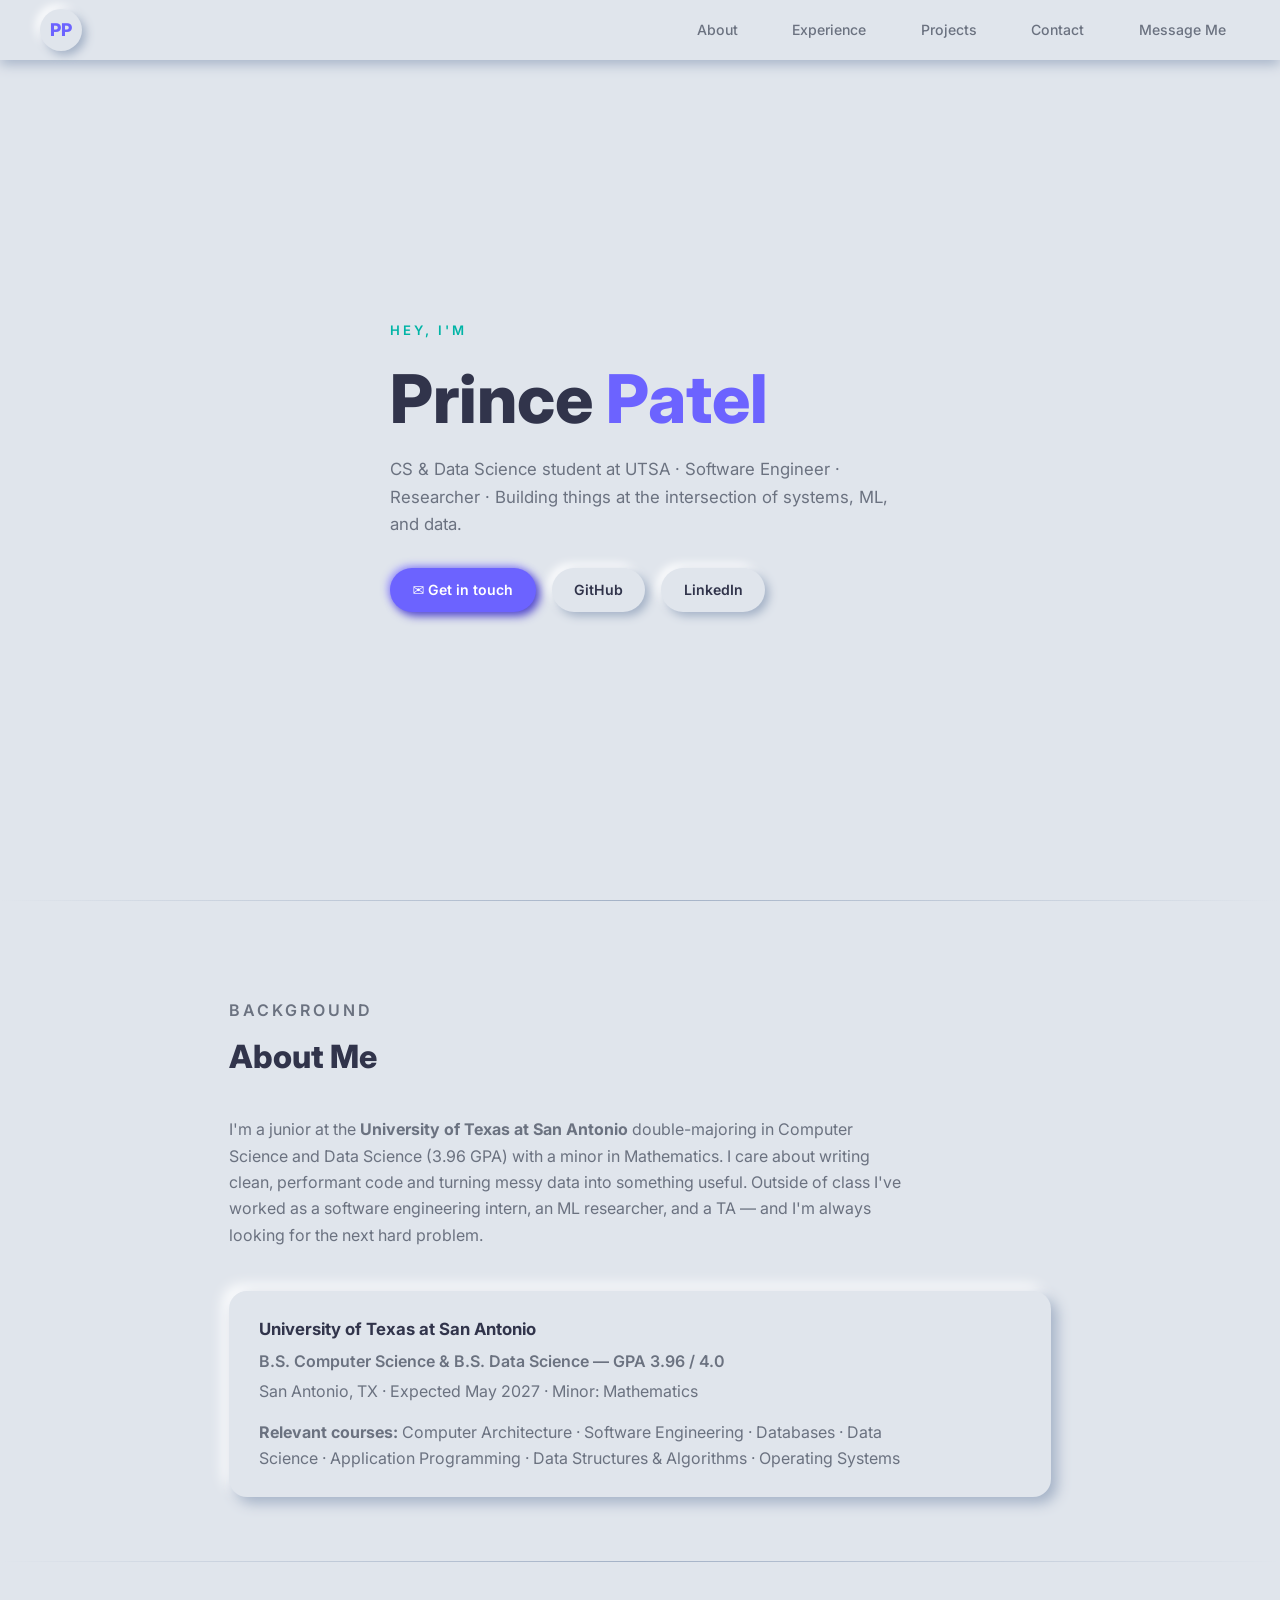
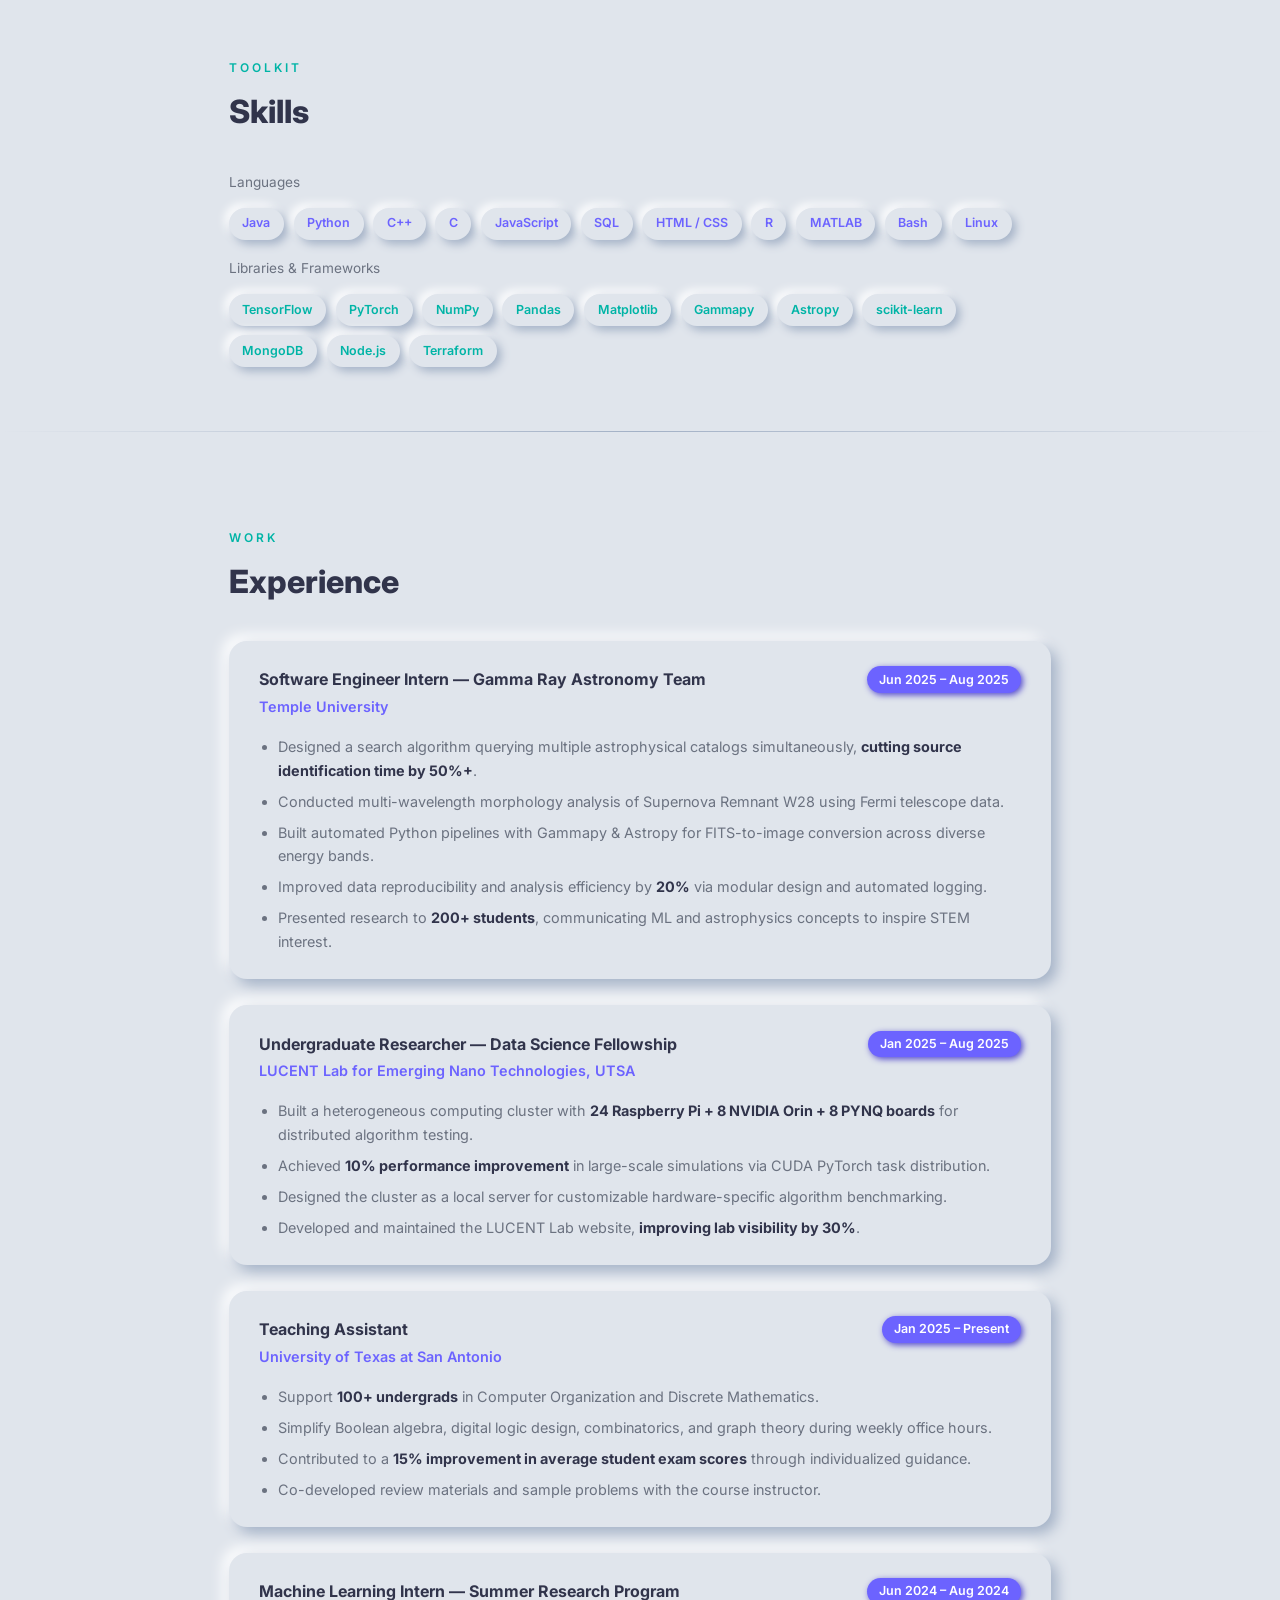
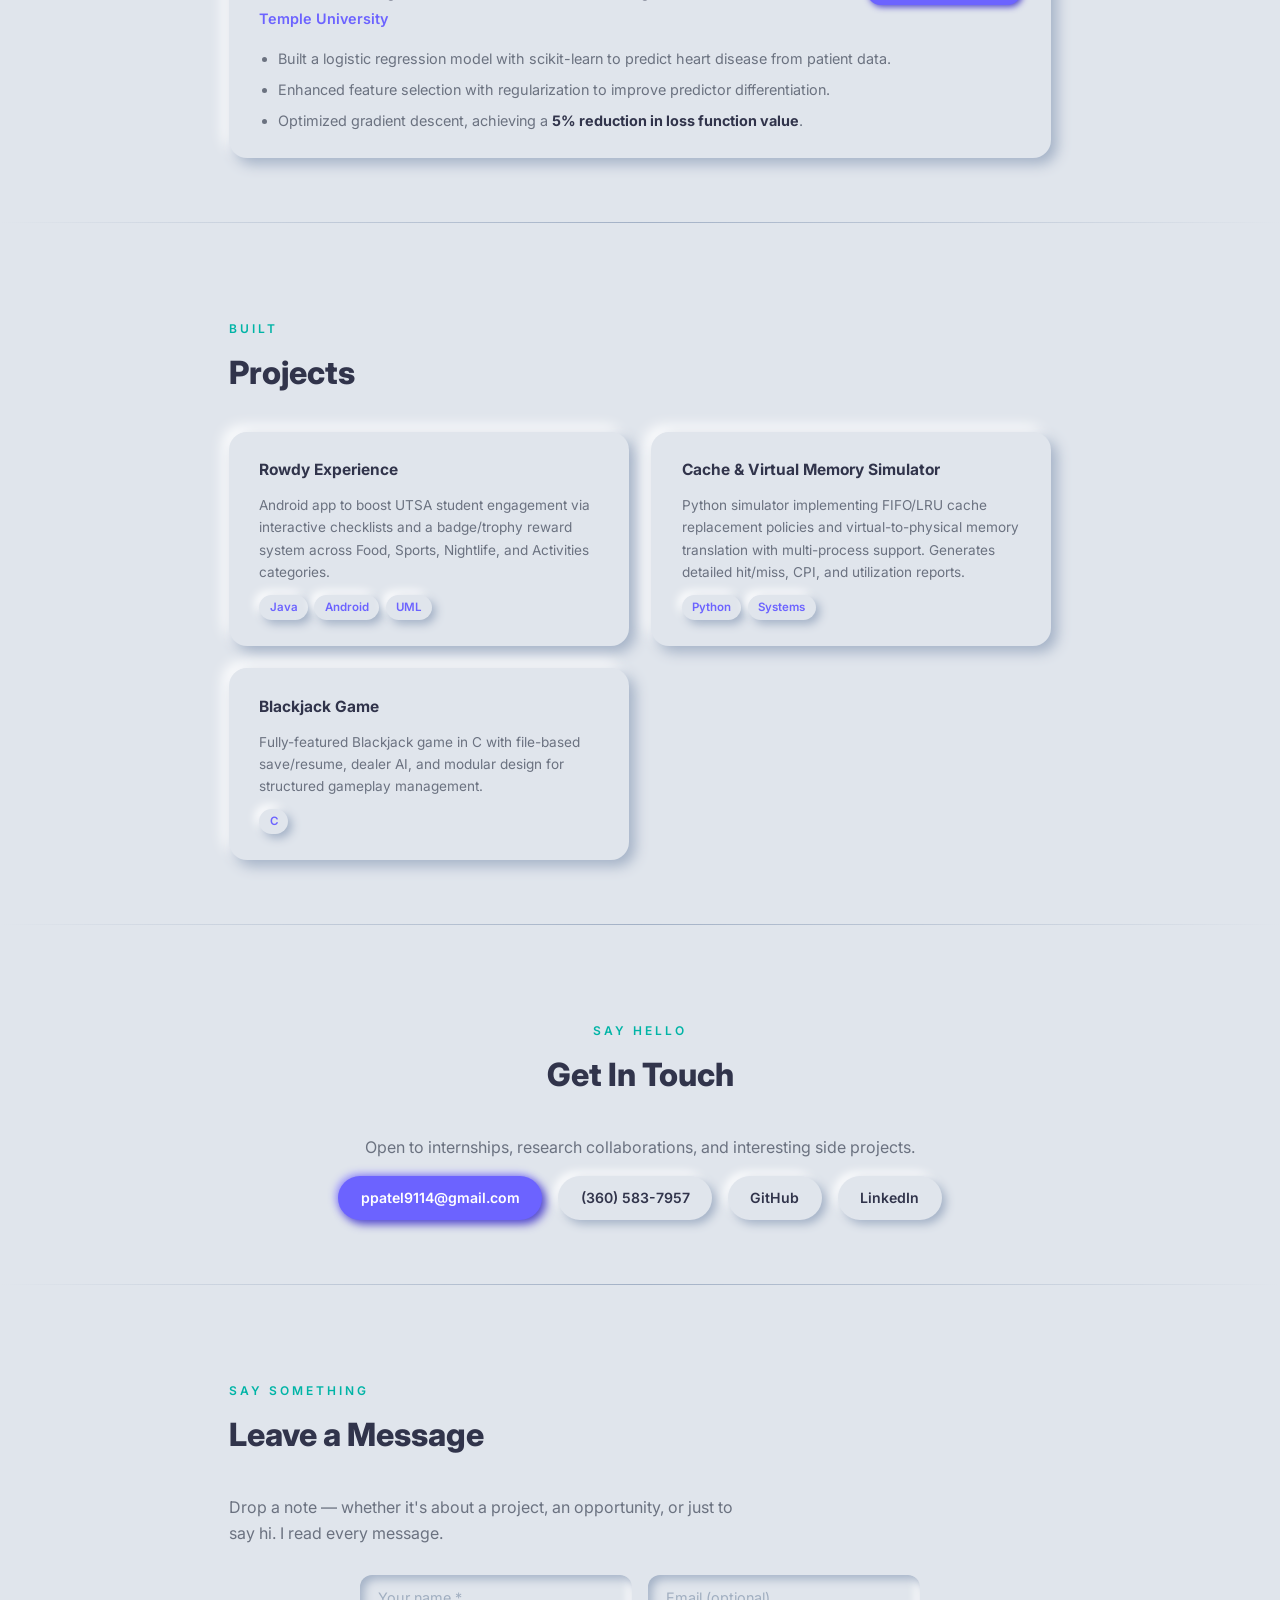
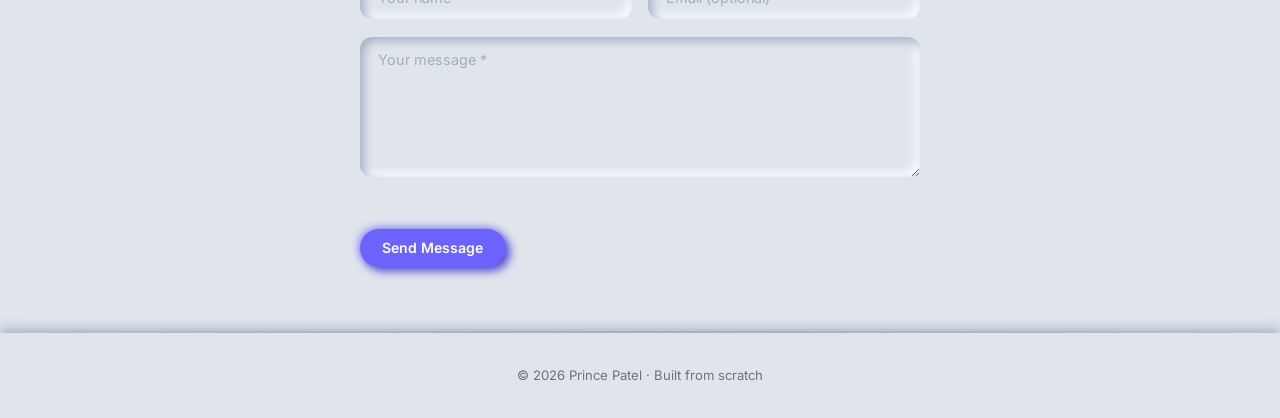
==== commit b0ff158a: "updated the file structure" ====
--- a/index.html
+++ b/index.html
@@ -1,225 +1,11 @@
 <!DOCTYPE html>
 <html lang="en">
-<head> 
-  
+<head>
   <meta charset="UTF-8" />
   <meta name="viewport" content="width=device-width, initial-scale=1.0" />
   <title>Prince Patel — Portfolio</title>
   <link href="https://fonts.googleapis.com/css2?family=Inter:wght@400;500;600;700;800&display=swap" rel="stylesheet" />
-  <style>
-    *, *::before, *::after { box-sizing: border-box; margin: 0; padding: 0; }
-
-    :root {
-      --bg:      #e0e5ec;
-      --shadow-dark:  #a3b1c6;
-      --shadow-light: #ffffff;
-      --accent:  #6c63ff;
-      --accent2: #00b4a6;
-      --text:    #31344b;
-      --muted:   #6b7280;
-      --inset: inset 4px 4px 10px var(--shadow-dark), inset -4px -4px 10px var(--shadow-light);
-      --raise: 6px 6px 14px var(--shadow-dark), -6px -6px 14px var(--shadow-light);
-      --raise-sm: 4px 4px 10px var(--shadow-dark), -4px -4px 10px var(--shadow-light);
-    }
-
-    html { scroll-behavior: smooth; }
-
-    body {
-      background: var(--bg);
-      color: var(--text);
-      font-family: 'Inter', system-ui, sans-serif;
-      line-height: 1.65;
-    }
-
-    /* ── NAV ── */
-    nav {
-      position: fixed; top: 0; left: 0; right: 0; z-index: 100;
-      display: flex; align-items: center; justify-content: space-between;
-      padding: 0 2.5rem;
-      height: 60px;
-      background: var(--bg);
-      box-shadow: 0 4px 12px var(--shadow-dark), 0 -2px 6px var(--shadow-light);
-    }
-    nav .logo {
-      font-weight: 800; font-size: 1.1rem; color: var(--accent);
-      letter-spacing: .5px;
-      width: 42px; height: 42px;
-      border-radius: 50%;
-      display: flex; align-items: center; justify-content: center;
-      box-shadow: var(--raise-sm);
-    }
-    nav ul { list-style: none; display: flex; gap: 1.6rem; }
-    nav a {
-      text-decoration: none; color: var(--muted); font-size: .88rem; font-weight: 500;
-      padding: .4rem .9rem; border-radius: 20px;
-      transition: all .2s;
-    }
-    nav a:hover {
-      color: var(--accent);
-      box-shadow: var(--raise-sm);
-    }
-
-    /* ── SECTIONS ── */
-    section { padding: 6rem 0 4rem; }
-    .container { max-width: 880px; margin: 0 auto; padding: 0 1.8rem; }
-
-    /* ── HERO ── */
-    #hero {
-      min-height: 100vh;
-      display: flex; align-items: center;
-    }
-    #hero .container { display: flex; flex-direction: column; gap: 1.3rem; }
-    .hero-eyebrow { font-size: .82rem; color: var(--accent2); letter-spacing: 3px; text-transform: uppercase; font-weight: 600; }
-    .hero-name { font-size: clamp(2.6rem, 6vw, 4.2rem); font-weight: 800; line-height: 1.08; color: var(--text); }
-    .hero-name span { color: var(--accent); }
-    .hero-sub { font-size: 1.05rem; color: var(--muted); max-width: 500px; }
-    .hero-links { display: flex; gap: 1rem; flex-wrap: wrap; margin-top: .5rem; }
-
-    /* ── BUTTONS ── */
-    .btn {
-      display: inline-flex; align-items: center; gap: .45rem;
-      padding: .65rem 1.4rem;
-      border-radius: 30px;
-      font-size: .88rem; font-weight: 600;
-      text-decoration: none;
-      background: var(--bg);
-      color: var(--text);
-      box-shadow: var(--raise-sm);
-      transition: all .2s;
-      border: none; cursor: pointer; font-family: inherit;
-    }
-    .btn:hover { box-shadow: var(--inset); color: var(--accent); }
-    .btn-primary {
-      background: var(--accent); color: #fff;
-      box-shadow: 4px 4px 10px #5248cc, -2px -2px 8px #9b94ff;
-    }
-    .btn-primary:hover { box-shadow: inset 3px 3px 8px #4840b8, inset -2px -2px 6px #8880f0; color: #fff; }
-
-    /* ── HEADINGS ── */
-    .section-label {
-      font-size: .75rem; color: var(--accent2); letter-spacing: 3px;
-      text-transform: uppercase; margin-bottom: .5rem; font-weight: 600;
-    }
-    h2 { font-size: 2rem; font-weight: 800; margin-bottom: 2rem; color: var(--text); }
-
-    /* ── NEU CARD ── */
-    .neu-card {
-      background: var(--bg);
-      border-radius: 18px;
-      box-shadow: var(--raise);
-      padding: 1.6rem 1.9rem;
-    }
-
-    /* ── ABOUT ── */
-    #about p { color: var(--muted); max-width: 680px; font-size: 1rem; }
-
-    /* ── EDUCATION ── */
-    .edu-card h3 { font-size: 1.05rem; font-weight: 700; }
-    .edu-card .degree { color: var(--accent); font-weight: 600; margin-top: .25rem; font-size: .95rem; }
-    .edu-card .meta { color: var(--muted); font-size: .86rem; margin-top: .25rem; }
-    .edu-card .courses { margin-top: .9rem; font-size: .84rem; color: var(--muted); }
-
-    /* ── SKILLS ── */
-    .skills-grid { display: flex; flex-wrap: wrap; gap: .6rem; }
-    .tag {
-      background: var(--bg);
-      box-shadow: var(--raise-sm);
-      color: var(--accent);
-      font-size: .78rem; font-weight: 600;
-      padding: .35rem .85rem;
-      border-radius: 20px;
-      transition: box-shadow .2s;
-    }
-    .tag:hover { box-shadow: var(--inset); }
-    .tag.lib { color: var(--accent2); }
-
-    /* ── EXPERIENCE ── */
-    .exp-list { display: flex; flex-direction: column; gap: 1.6rem; }
-    .exp-header { display: flex; justify-content: space-between; align-items: flex-start; flex-wrap: wrap; gap: .4rem; }
-    .exp-header h3 { font-size: 1rem; font-weight: 700; }
-    .exp-org { color: var(--accent); font-size: .9rem; font-weight: 600; margin-top: .15rem; }
-    .exp-date {
-      font-size: .78rem; color: #fff; background: var(--accent);
-      padding: .2rem .75rem; border-radius: 20px; white-space: nowrap; font-weight: 600;
-      box-shadow: 2px 2px 6px #5248cc;
-    }
-    .exp-card ul { margin-top: 1rem; padding-left: 1.2rem; display: flex; flex-direction: column; gap: .45rem; }
-    .exp-card li { color: var(--muted); font-size: .9rem; }
-    .exp-card li strong { color: var(--text); }
-
-    /* ── PROJECTS ── */
-    .proj-grid { display: grid; grid-template-columns: repeat(auto-fill, minmax(260px,1fr)); gap: 1.4rem; }
-    .proj-card {
-      display: flex; flex-direction: column; gap: .7rem;
-      transition: box-shadow .25s;
-    }
-    .proj-card:hover { box-shadow: var(--inset); }
-    .proj-card h3 { font-size: .97rem; font-weight: 700; }
-    .proj-card p { color: var(--muted); font-size: .85rem; flex: 1; }
-    .proj-tags { display: flex; flex-wrap: wrap; gap: .4rem; }
-    .proj-tag {
-      background: var(--bg); box-shadow: var(--raise-sm);
-      color: var(--accent); font-size: .72rem; font-weight: 600;
-      padding: .2rem .65rem; border-radius: 20px;
-    }
-
-    /* ── CONTACT ── */
-    #contact { text-align: center; }
-    #contact .contact-links { display: flex; justify-content: center; gap: 1rem; flex-wrap: wrap; margin-top: 1rem; }
-
-    /* ── MESSAGE FORM ── */
-    .msg-form {
-      max-width: 560px; margin: 0 auto;
-      display: flex; flex-direction: column; gap: 1.1rem;
-    }
-    .msg-row { display: grid; grid-template-columns: 1fr 1fr; gap: 1rem; }
-    .msg-form input, .msg-form textarea {
-      width: 100%;
-      background: var(--bg);
-      border: none;
-      border-radius: 12px;
-      color: var(--text);
-      font-family: inherit;
-      font-size: .9rem;
-      padding: .85rem 1.1rem;
-      outline: none;
-      box-shadow: var(--inset);
-      transition: box-shadow .2s;
-      resize: vertical;
-    }
-    .msg-form input:focus, .msg-form textarea:focus {
-      box-shadow: inset 4px 4px 10px var(--shadow-dark), inset -4px -4px 10px var(--shadow-light), 0 0 0 2px var(--accent);
-    }
-    .msg-form textarea { min-height: 140px; }
-    .msg-form input::placeholder, .msg-form textarea::placeholder { color: #a0aec0; }
-    .msg-submit { align-self: flex-start; }
-    .msg-submit:disabled { opacity: .5; cursor: not-allowed; }
-    #msg-status { font-size: .88rem; min-height: 1.2em; font-weight: 500; }
-    #msg-status.ok  { color: var(--accent2); }
-    #msg-status.err { color: #e53e3e; }
-
-    /* ── MESSAGES LIST (admin view) ── */
-    #messages { display: none; }
-    #messages.visible { display: block; }
-    .msg-list { display: flex; flex-direction: column; gap: 1rem; margin-top: 1rem; }
-    .msg-item { border-radius: 14px; background: var(--bg); box-shadow: var(--raise); padding: 1rem 1.3rem; }
-    .msg-item-header { display: flex; justify-content: space-between; flex-wrap: wrap; gap: .3rem; margin-bottom: .5rem; }
-    .msg-item-name { font-weight: 700; font-size: .9rem; }
-    .msg-item-meta { font-size: .76rem; color: var(--muted); }
-    .msg-item-body { color: var(--muted); font-size: .88rem; white-space: pre-wrap; }
-
-    /* ── FOOTER ── */
-    footer {
-      text-align: center;
-      padding: 2rem;
-      font-size: .82rem;
-      color: var(--muted);
-      box-shadow: 0 -4px 12px var(--shadow-dark);
-    }
-
-    /* ── DIVIDER ── */
-    .divider { border: none; height: 1px; background: linear-gradient(to right, transparent, var(--shadow-dark), transparent); margin: 0; }
-  </style>
+  <link rel="stylesheet" href="style.css" />
 </head>
 <body>
 
@@ -480,52 +266,21 @@
 
 <hr class="divider" />
 
+<!-- ADMIN INBOX (?admin=1) -->
+<section id="messages">
+  <div class="container">
+    <p class="section-label">Inbox</p>
+    <h2>Messages</h2>
+    <div class="msg-list" id="msgList"><p style="color:var(--muted)">Loading…</p></div>
+  </div>
+</section>
+
+<hr class="divider" />
+
 <footer>
   <p>© 2026 Prince Patel · Built from scratch</p>
 </footer>
 
-<script>
-  // Local dev → Flask backend. GitHub Pages → swap to Formspree URL below.
-  const BACKEND_URL = 'http://localhost:8080/api/messages';
-
-  document.getElementById('msgForm').addEventListener('submit', async (e) => {
-    e.preventDefault();
-    const btn    = document.getElementById('msgBtn');
-    const status = document.getElementById('msg-status');
-    btn.disabled = true;
-    btn.textContent = 'Sending…';
-    status.className = '';
-    status.textContent = '';
-
-    const fd = new FormData(e.target);
-    const payload = {
-      name:    fd.get('name').trim(),
-      email:   fd.get('email').trim(),
-      message: fd.get('message').trim(),
-    };
-
-    try {
-      const res = await fetch(BACKEND_URL, {
-        method: 'POST',
-        headers: { 'Content-Type': 'application/json' },
-        body: JSON.stringify(payload),
-      });
-      const data = await res.json().catch(() => ({}));
-      if (res.ok) {
-        status.className = 'ok';
-        status.textContent = '✓ Message sent! Thanks for reaching out.';
-        e.target.reset();
-      } else {
-        throw new Error(data.error || 'Something went wrong — please try again.');
-      }
-    } catch (err) {
-      status.className = 'err';
-      status.textContent = '✗ ' + err.message;
-    } finally {
-      btn.disabled = false;
-      btn.textContent = 'Send Message';
-    }
-  });
-</script>
+<script src="main.js"></script>
 </body>
 </html>
--- a/style.css
+++ b/style.css
@@ -0,0 +1,203 @@
+*, *::before, *::after { box-sizing: border-box; margin: 0; padding: 0; }
+
+:root {
+  --bg:           #e0e5ec;
+  --shadow-dark:  #a3b1c6;
+  --shadow-light: #ffffff;
+  --accent:       #6c63ff;
+  --accent2:      #00b4a6;
+  --text:         #31344b;
+  --muted:        #6b7280;
+  --inset:    inset 4px 4px 10px var(--shadow-dark), inset -4px -4px 10px var(--shadow-light);
+  --raise:    6px 6px 14px var(--shadow-dark), -6px -6px 14px var(--shadow-light);
+  --raise-sm: 4px 4px 10px var(--shadow-dark), -4px -4px 10px var(--shadow-light);
+}
+
+html { scroll-behavior: smooth; }
+
+body {
+  background: var(--bg);
+  color: var(--text);
+  font-family: 'Inter', system-ui, sans-serif;
+  line-height: 1.65;
+}
+
+/* ── NAV ── */
+nav {
+  position: fixed; top: 0; left: 0; right: 0; z-index: 100;
+  display: flex; align-items: center; justify-content: space-between;
+  padding: 0 2.5rem;
+  height: 60px;
+  background: var(--bg);
+  box-shadow: 0 4px 12px var(--shadow-dark), 0 -2px 6px var(--shadow-light);
+}
+nav .logo {
+  font-weight: 800; font-size: 1.1rem; color: var(--accent);
+  letter-spacing: .5px;
+  width: 42px; height: 42px;
+  border-radius: 50%;
+  display: flex; align-items: center; justify-content: center;
+  box-shadow: var(--raise-sm);
+}
+nav ul { list-style: none; display: flex; gap: 1.6rem; }
+nav a {
+  text-decoration: none; color: var(--muted); font-size: .88rem; font-weight: 500;
+  padding: .4rem .9rem; border-radius: 20px;
+  transition: all .2s;
+}
+nav a:hover { color: var(--accent); box-shadow: var(--raise-sm); }
+
+/* ── LAYOUT ── */
+section { padding: 6rem 0 4rem; }
+.container { max-width: 880px; margin: 0 auto; padding: 0 1.8rem; }
+
+/* ── HERO ── */
+#hero { min-height: 100vh; display: flex; align-items: center; }
+#hero .container { display: flex; flex-direction: column; gap: 1.3rem; }
+.hero-eyebrow { font-size: .82rem; color: var(--accent2); letter-spacing: 3px; text-transform: uppercase; font-weight: 600; }
+.hero-name { font-size: clamp(2.6rem, 6vw, 4.2rem); font-weight: 800; line-height: 1.08; color: var(--text); }
+.hero-name span { color: var(--accent); }
+.hero-sub { font-size: 1.05rem; color: var(--muted); max-width: 500px; }
+.hero-links { display: flex; gap: 1rem; flex-wrap: wrap; margin-top: .5rem; }
+
+/* ── BUTTONS ── */
+.btn {
+  display: inline-flex; align-items: center; gap: .45rem;
+  padding: .65rem 1.4rem;
+  border-radius: 30px;
+  font-size: .88rem; font-weight: 600;
+  text-decoration: none;
+  background: var(--bg); color: var(--text);
+  box-shadow: var(--raise-sm);
+  transition: all .2s;
+  border: none; cursor: pointer; font-family: inherit;
+}
+.btn:hover { box-shadow: var(--inset); color: var(--accent); }
+.btn-primary {
+  background: var(--accent); color: #fff;
+  box-shadow: 4px 4px 10px #5248cc, -2px -2px 8px #9b94ff;
+}
+.btn-primary:hover { box-shadow: inset 3px 3px 8px #4840b8, inset -2px -2px 6px #8880f0; color: #fff; }
+
+/* ── HEADINGS ── */
+.section-label {
+  font-size: .75rem; color: var(--accent2); letter-spacing: 3px;
+  text-transform: uppercase; margin-bottom: .5rem; font-weight: 600;
+}
+h2 { font-size: 2rem; font-weight: 800; margin-bottom: 2rem; color: var(--text); }
+
+/* ── NEU CARD ── */
+.neu-card {
+  background: var(--bg);
+  border-radius: 18px;
+  box-shadow: var(--raise);
+  padding: 1.6rem 1.9rem;
+}
+
+/* ── ABOUT ── */
+#about p { color: var(--muted); max-width: 680px; font-size: 1rem; }
+
+/* ── EDUCATION ── */
+.edu-card h3 { font-size: 1.05rem; font-weight: 700; }
+.edu-card .degree { color: var(--accent); font-weight: 600; margin-top: .25rem; font-size: .95rem; }
+.edu-card .meta { color: var(--muted); font-size: .86rem; margin-top: .25rem; }
+.edu-card .courses { margin-top: .9rem; font-size: .84rem; color: var(--muted); }
+
+/* ── SKILLS ── */
+.skills-grid { display: flex; flex-wrap: wrap; gap: .6rem; }
+.tag {
+  background: var(--bg);
+  box-shadow: var(--raise-sm);
+  color: var(--accent);
+  font-size: .78rem; font-weight: 600;
+  padding: .35rem .85rem; border-radius: 20px;
+  transition: box-shadow .2s;
+}
+.tag:hover { box-shadow: var(--inset); }
+.tag.lib { color: var(--accent2); }
+
+/* ── EXPERIENCE ── */
+.exp-list { display: flex; flex-direction: column; gap: 1.6rem; }
+.exp-header { display: flex; justify-content: space-between; align-items: flex-start; flex-wrap: wrap; gap: .4rem; }
+.exp-header h3 { font-size: 1rem; font-weight: 700; }
+.exp-org { color: var(--accent); font-size: .9rem; font-weight: 600; margin-top: .15rem; }
+.exp-date {
+  font-size: .78rem; color: #fff; background: var(--accent);
+  padding: .2rem .75rem; border-radius: 20px; white-space: nowrap; font-weight: 600;
+  box-shadow: 2px 2px 6px #5248cc;
+}
+.exp-card ul { margin-top: 1rem; padding-left: 1.2rem; display: flex; flex-direction: column; gap: .45rem; }
+.exp-card li { color: var(--muted); font-size: .9rem; }
+.exp-card li strong { color: var(--text); }
+
+/* ── PROJECTS ── */
+.proj-grid { display: grid; grid-template-columns: repeat(auto-fill, minmax(260px,1fr)); gap: 1.4rem; }
+.proj-card { display: flex; flex-direction: column; gap: .7rem; transition: box-shadow .25s; }
+.proj-card:hover { box-shadow: var(--inset); }
+.proj-card h3 { font-size: .97rem; font-weight: 700; }
+.proj-card p { color: var(--muted); font-size: .85rem; flex: 1; }
+.proj-tags { display: flex; flex-wrap: wrap; gap: .4rem; }
+.proj-tag {
+  background: var(--bg); box-shadow: var(--raise-sm);
+  color: var(--accent); font-size: .72rem; font-weight: 600;
+  padding: .2rem .65rem; border-radius: 20px;
+}
+
+/* ── CONTACT ── */
+#contact { text-align: center; }
+#contact .contact-links { display: flex; justify-content: center; gap: 1rem; flex-wrap: wrap; margin-top: 1rem; }
+
+/* ── MESSAGE FORM ── */
+.msg-form { max-width: 560px; margin: 0 auto; display: flex; flex-direction: column; gap: 1.1rem; }
+.msg-row { display: grid; grid-template-columns: 1fr 1fr; gap: 1rem; }
+.msg-form input,
+.msg-form textarea {
+  width: 100%;
+  background: var(--bg); border: none; border-radius: 12px;
+  color: var(--text); font-family: inherit; font-size: .9rem;
+  padding: .85rem 1.1rem; outline: none;
+  box-shadow: var(--inset);
+  transition: box-shadow .2s;
+  resize: vertical;
+}
+.msg-form input:focus,
+.msg-form textarea:focus {
+  box-shadow: inset 4px 4px 10px var(--shadow-dark),
+              inset -4px -4px 10px var(--shadow-light),
+              0 0 0 2px var(--accent);
+}
+.msg-form textarea { min-height: 140px; }
+.msg-form input::placeholder,
+.msg-form textarea::placeholder { color: #a0aec0; }
+.msg-submit { align-self: flex-start; }
+.msg-submit:disabled { opacity: .5; cursor: not-allowed; }
+#msg-status { font-size: .88rem; min-height: 1.2em; font-weight: 500; }
+#msg-status.ok  { color: var(--accent2); }
+#msg-status.err { color: #e53e3e; }
+
+/* ── MESSAGES LIST (admin — ?admin=1) ── */
+#messages { display: none; }
+#messages.visible { display: block; }
+.msg-list { display: flex; flex-direction: column; gap: 1rem; margin-top: 1rem; }
+.msg-item {
+  border-radius: 14px; background: var(--bg);
+  box-shadow: var(--raise); padding: 1rem 1.3rem;
+}
+.msg-item-header { display: flex; justify-content: space-between; flex-wrap: wrap; gap: .3rem; margin-bottom: .5rem; }
+.msg-item-name { font-weight: 700; font-size: .9rem; }
+.msg-item-meta { font-size: .76rem; color: var(--muted); }
+.msg-item-body { color: var(--muted); font-size: .88rem; white-space: pre-wrap; }
+
+/* ── FOOTER ── */
+footer {
+  text-align: center; padding: 2rem;
+  font-size: .82rem; color: var(--muted);
+  box-shadow: 0 -4px 12px var(--shadow-dark);
+}
+
+/* ── DIVIDER ── */
+.divider {
+  border: none; height: 1px;
+  background: linear-gradient(to right, transparent, var(--shadow-dark), transparent);
+  margin: 0;
+}
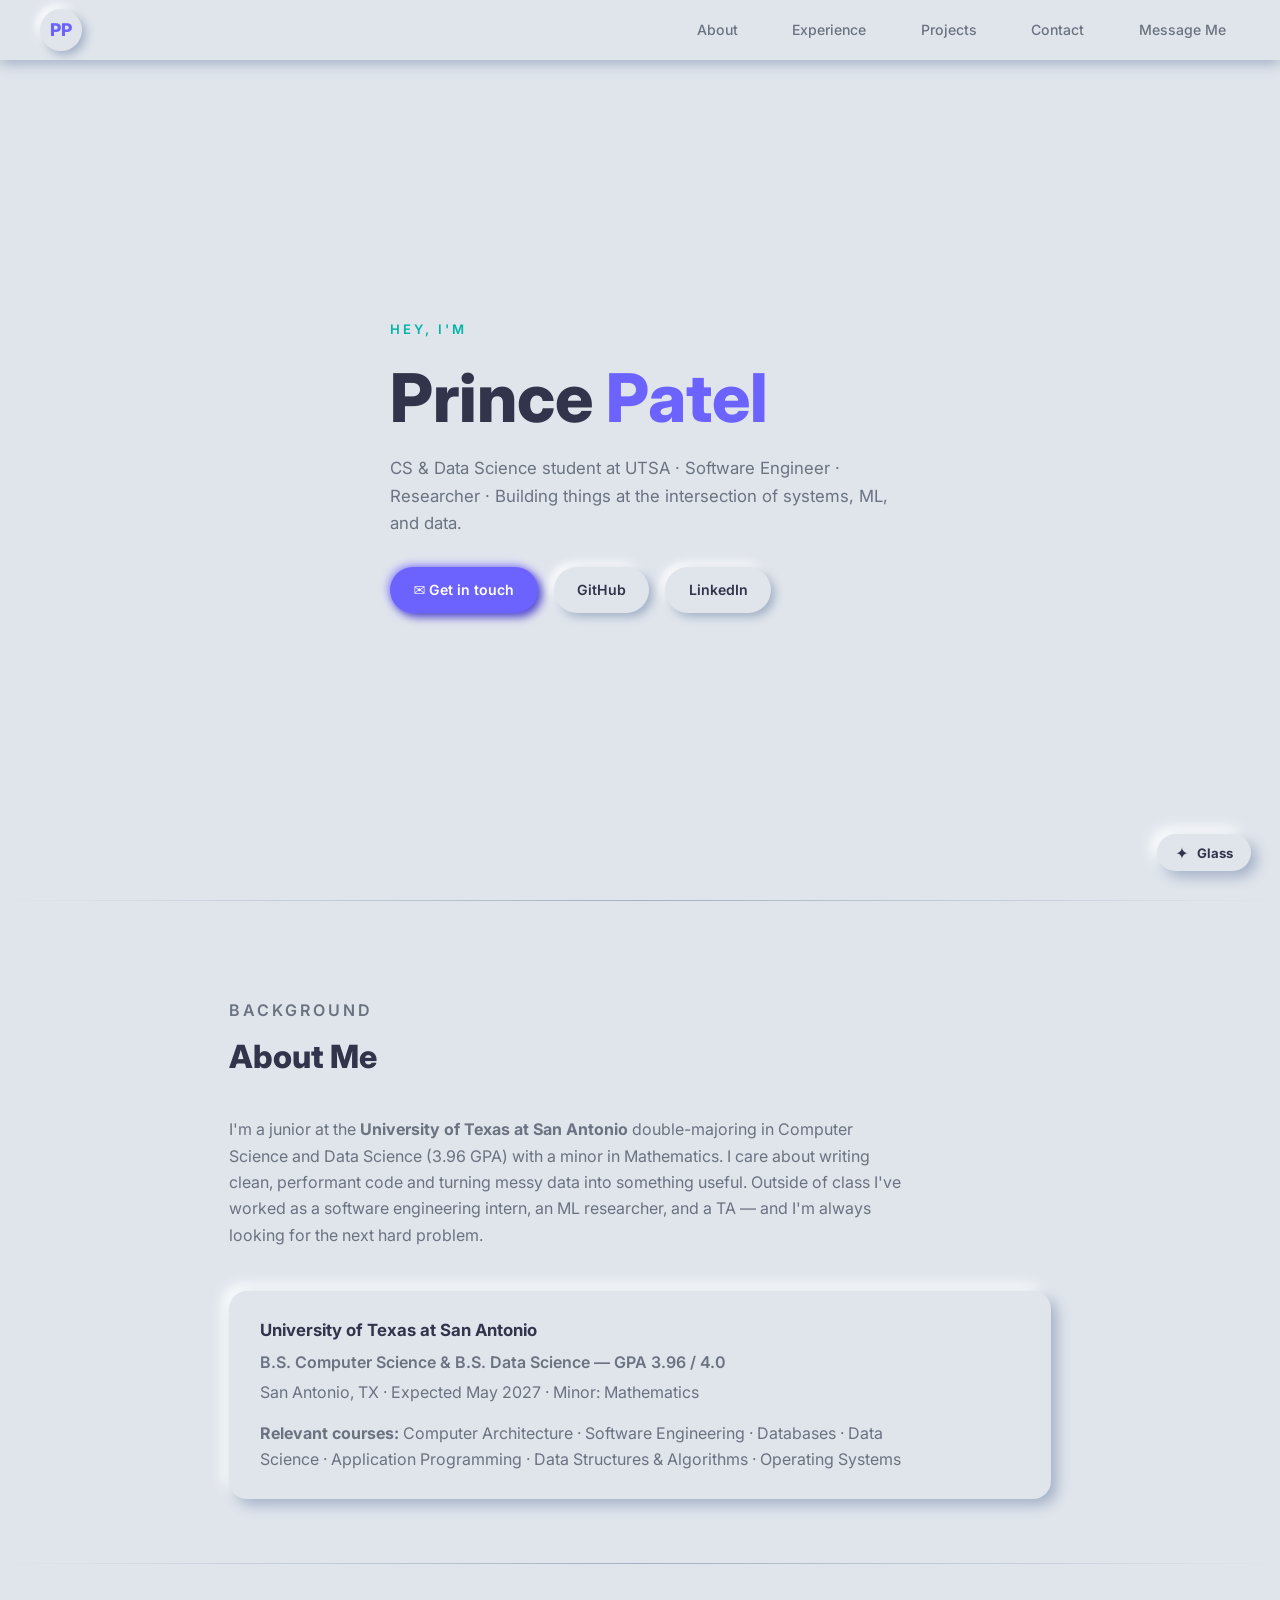
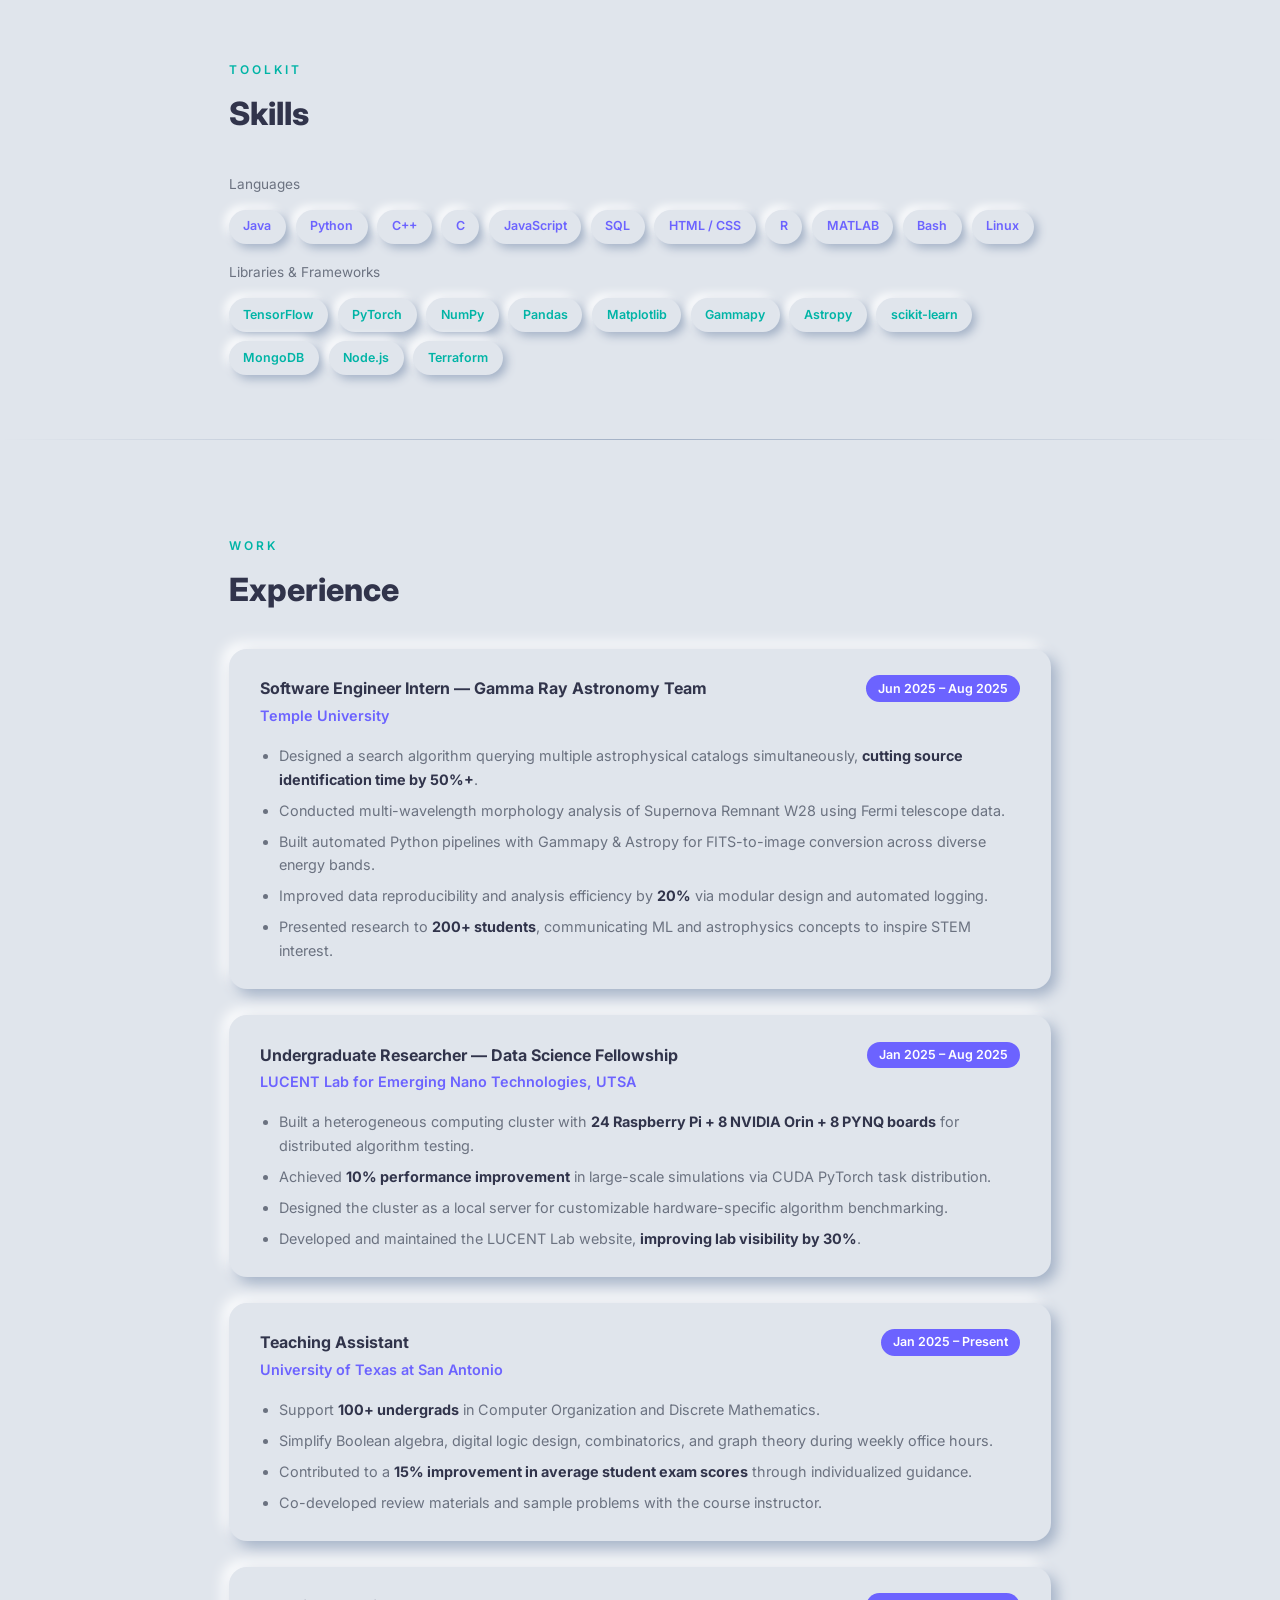
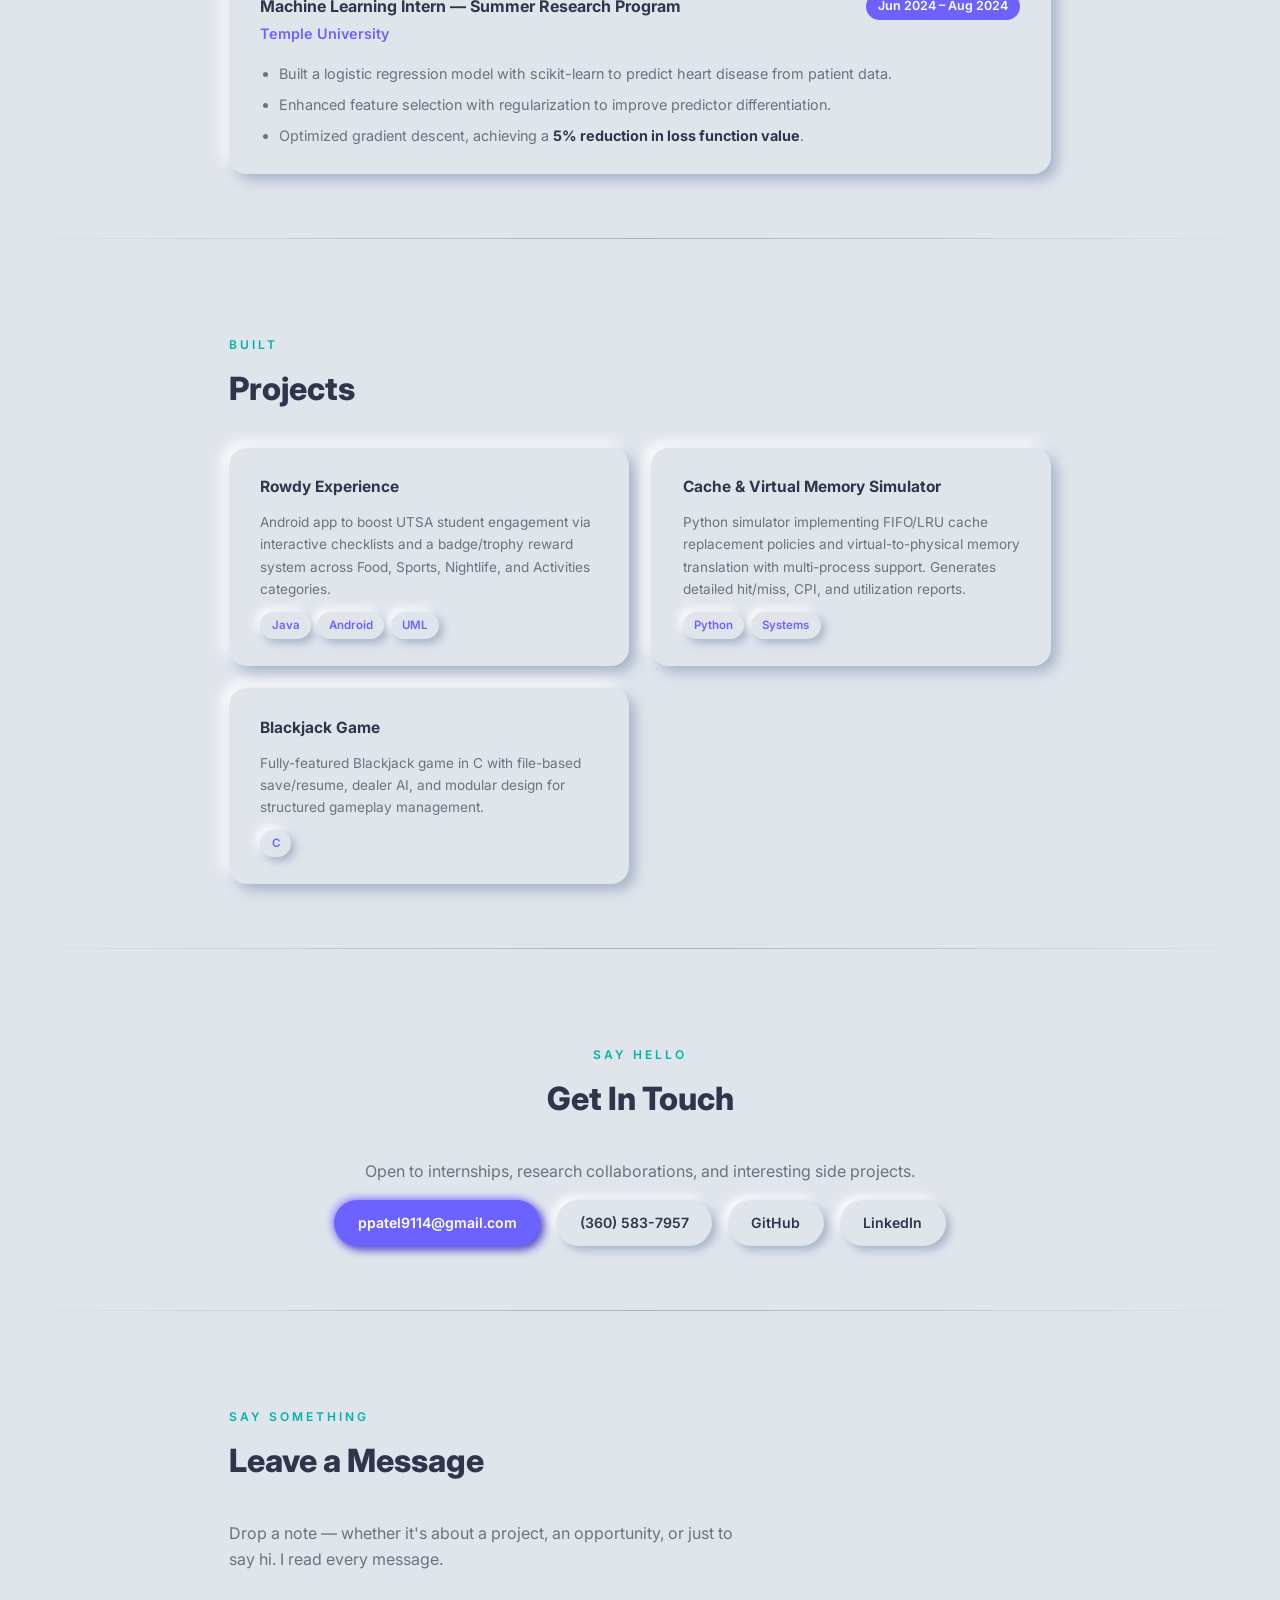
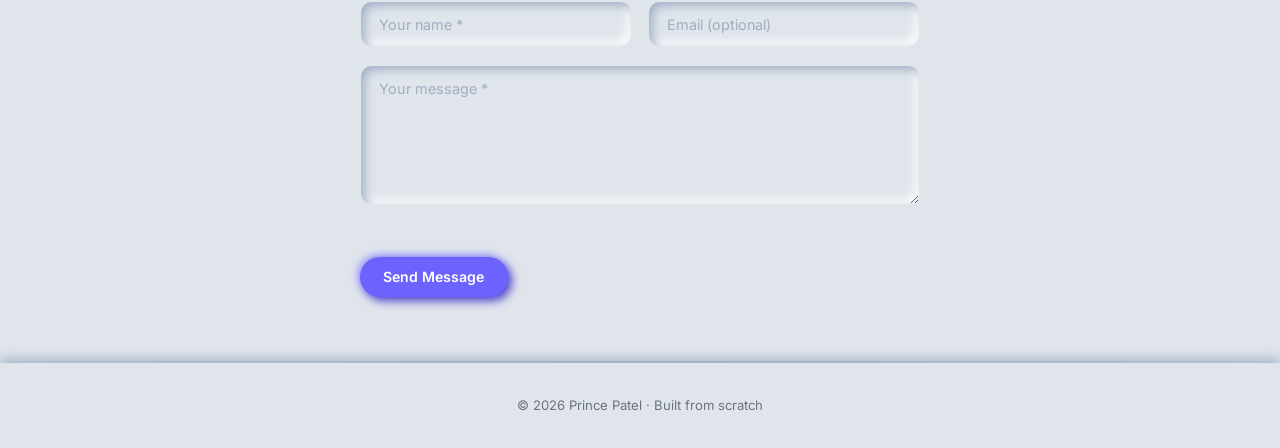
==== commit aa053218: "fixed the backend bugs" ====
--- a/index.html
+++ b/index.html
@@ -1,11 +1,12 @@
 <!DOCTYPE html>
-<html lang="en">
+<html lang="en" data-theme="neu">
 <head>
   <meta charset="UTF-8" />
   <meta name="viewport" content="width=device-width, initial-scale=1.0" />
   <title>Prince Patel — Portfolio</title>
   <link href="https://fonts.googleapis.com/css2?family=Inter:wght@400;500;600;700;800&display=swap" rel="stylesheet" />
-  <link rel="stylesheet" href="style.css" />
+  <link rel="stylesheet" href="css/themes.css" />
+  <link rel="stylesheet" href="css/base.css" />
 </head>
 <body>
 
@@ -32,8 +33,8 @@
     </p>
     <div class="hero-links">
       <a class="btn btn-primary" href="mailto:ppatel9114@gmail.com">✉ Get in touch</a>
-      <a class="btn btn-outline" href="https://github.com" target="_blank">GitHub</a>
-      <a class="btn btn-outline" href="https://linkedin.com" target="_blank">LinkedIn</a>
+      <a class="btn" href="https://github.com" target="_blank">GitHub</a>
+      <a class="btn" href="https://linkedin.com" target="_blank">LinkedIn</a>
     </div>
   </div>
 </section>
@@ -232,9 +233,9 @@
     <p style="color:var(--muted);">Open to internships, research collaborations, and interesting side projects.</p>
     <div class="contact-links">
       <a class="btn btn-primary" href="mailto:ppatel9114@gmail.com">ppatel9114@gmail.com</a>
-      <a class="btn btn-outline" href="tel:3605837957">(360) 583-7957</a>
-      <a class="btn btn-outline" href="https://github.com" target="_blank">GitHub</a>
-      <a class="btn btn-outline" href="https://linkedin.com" target="_blank">LinkedIn</a>
+      <a class="btn" href="tel:3605837957">(360) 583-7957</a>
+      <a class="btn" href="https://github.com" target="_blank">GitHub</a>
+      <a class="btn" href="https://linkedin.com" target="_blank">LinkedIn</a>
     </div>
   </div>
 </section>
@@ -281,6 +282,13 @@
   <p>© 2026 Prince Patel · Built from scratch</p>
 </footer>
 
-<script src="main.js"></script>
+<!-- THEME TOGGLE -->
+<button class="theme-toggle" id="themeToggle" aria-label="Toggle theme">
+  <span class="theme-toggle-icon" id="themeIcon">✦</span>
+  <span id="themeLabel">Glass</span>
+</button>
+
+<script src="js/theme.js"></script>
+<script src="js/form.js"></script>
 </body>
 </html>
--- a/css/themes.css
+++ b/css/themes.css
@@ -0,0 +1,71 @@
+/* ════════════════════════════════════════
+   NEUMORPHISM
+   ════════════════════════════════════════ */
+[data-theme="neu"] {
+  --surface:     #e0e5ec;
+  --text:        #31344b;
+  --muted:       #6b7280;
+  --accent:      #6c63ff;
+  --accent2:     #00b4a6;
+  --border:      transparent;
+  --placeholder: #a0aec0;
+  --divider:     linear-gradient(to right, transparent, #a3b1c6, transparent);
+
+  --shadow-d:  #a3b1c6;
+  --shadow-l:  #ffffff;
+  --raise:     6px 6px 14px var(--shadow-d), -6px -6px 14px var(--shadow-l);
+  --raise-sm:  4px 4px 10px var(--shadow-d), -4px -4px 10px var(--shadow-l);
+  --inset:     inset 4px 4px 10px var(--shadow-d), inset -4px -4px 10px var(--shadow-l);
+}
+
+[data-theme="neu"] body       { background: #e0e5ec; }
+[data-theme="neu"] nav        { background: #e0e5ec; box-shadow: 0 4px 12px #a3b1c6, 0 -2px 6px #fff; }
+[data-theme="neu"] footer     { box-shadow: 0 -4px 12px #a3b1c6; }
+[data-theme="neu"] .btn-primary { box-shadow: 4px 4px 10px #5248cc, -2px -2px 8px #9b94ff; }
+[data-theme="neu"] .btn-primary:hover { box-shadow: inset 3px 3px 8px #4840b8, inset -2px -2px 6px #8880f0; opacity: 1; }
+
+
+/* ════════════════════════════════════════
+   GLASSMORPHISM
+   ════════════════════════════════════════ */
+[data-theme="glass"] {
+  --surface:     rgba(255, 255, 255, 0.1);
+  --text:        #f0f4ff;
+  --muted:       rgba(255, 255, 255, 0.6);
+  --accent:      #a78bfa;
+  --accent2:     #34d399;
+  --border:      rgba(255, 255, 255, 0.18);
+  --placeholder: rgba(255, 255, 255, 0.35);
+  --divider:     linear-gradient(to right, transparent, rgba(255,255,255,0.15), transparent);
+
+  --raise:    0 8px 32px rgba(0,0,0,0.25), inset 0 1px 0 rgba(255,255,255,0.12);
+  --raise-sm: 0 4px 16px rgba(0,0,0,0.2),  inset 0 1px 0 rgba(255,255,255,0.1);
+  --inset:    inset 0 2px 12px rgba(0,0,0,0.25);
+}
+
+[data-theme="glass"] body {
+  background: linear-gradient(135deg, #1a0533 0%, #0d1b4b 45%, #0a3d62 75%, #0b5e4a 100%) fixed;
+}
+[data-theme="glass"] nav {
+  background: rgba(255, 255, 255, 0.06);
+  backdrop-filter: blur(24px);
+  -webkit-backdrop-filter: blur(24px);
+  border-bottom: 1px solid rgba(255, 255, 255, 0.1);
+  box-shadow: 0 4px 20px rgba(0,0,0,0.3);
+}
+[data-theme="glass"] .neu-card {
+  backdrop-filter: blur(16px);
+  -webkit-backdrop-filter: blur(16px);
+}
+[data-theme="glass"] footer {
+  background: rgba(255,255,255,0.04);
+  backdrop-filter: blur(16px);
+  -webkit-backdrop-filter: blur(16px);
+  border-top: 1px solid rgba(255,255,255,0.08);
+}
+[data-theme="glass"] .theme-toggle {
+  backdrop-filter: blur(16px);
+  -webkit-backdrop-filter: blur(16px);
+}
+[data-theme="glass"] nav a:hover { box-shadow: none; background: rgba(255,255,255,0.08); }
+[data-theme="glass"] nav .logo   { box-shadow: 0 0 0 1px rgba(255,255,255,0.15); }
--- a/css/base.css
+++ b/css/base.css
@@ -0,0 +1,194 @@
+/* ── RESET ── */
+*, *::before, *::after { box-sizing: border-box; margin: 0; padding: 0; }
+
+html { scroll-behavior: smooth; }
+
+body {
+  color: var(--text);
+  font-family: 'Inter', system-ui, sans-serif;
+  line-height: 1.65;
+  min-height: 100vh;
+}
+
+/* ── NAV ── */
+nav {
+  position: fixed; top: 0; left: 0; right: 0; z-index: 100;
+  display: flex; align-items: center; justify-content: space-between;
+  padding: 0 2.5rem;
+  height: 60px;
+  transition: background .4s, box-shadow .4s;
+}
+nav .logo {
+  font-weight: 800; font-size: 1.1rem; color: var(--accent);
+  width: 42px; height: 42px; border-radius: 50%;
+  display: flex; align-items: center; justify-content: center;
+  box-shadow: var(--raise-sm);
+  transition: box-shadow .3s;
+}
+nav ul { list-style: none; display: flex; gap: 1.6rem; }
+nav a {
+  text-decoration: none; color: var(--muted); font-size: .88rem; font-weight: 500;
+  padding: .4rem .9rem; border-radius: 20px;
+  transition: color .2s, box-shadow .2s;
+}
+nav a:hover { color: var(--accent); box-shadow: var(--raise-sm); }
+
+/* ── LAYOUT ── */
+section { padding: 6rem 0 4rem; }
+.container { max-width: 880px; margin: 0 auto; padding: 0 1.8rem; }
+
+/* ── HERO ── */
+#hero { min-height: 100vh; display: flex; align-items: center; }
+#hero .container { display: flex; flex-direction: column; gap: 1.3rem; }
+.hero-eyebrow { font-size: .82rem; color: var(--accent2); letter-spacing: 3px; text-transform: uppercase; font-weight: 600; }
+.hero-name { font-size: clamp(2.6rem, 6vw, 4.2rem); font-weight: 800; line-height: 1.08; }
+.hero-name span { color: var(--accent); }
+.hero-sub { font-size: 1.05rem; color: var(--muted); max-width: 500px; }
+.hero-links { display: flex; gap: 1rem; flex-wrap: wrap; margin-top: .5rem; }
+
+/* ── BUTTONS ── */
+.btn {
+  display: inline-flex; align-items: center; gap: .45rem;
+  padding: .65rem 1.4rem; border-radius: 30px;
+  font-size: .88rem; font-weight: 600;
+  text-decoration: none;
+  background: var(--surface); color: var(--text);
+  box-shadow: var(--raise-sm);
+  border: 1px solid var(--border);
+  cursor: pointer; font-family: inherit;
+  transition: box-shadow .2s, color .2s;
+}
+.btn:hover { box-shadow: var(--inset); color: var(--accent); }
+.btn-primary { background: var(--accent); color: #fff; border-color: transparent; }
+.btn-primary:hover { color: #fff; opacity: .88; }
+
+/* ── SECTION LABELS & HEADINGS ── */
+.section-label {
+  font-size: .75rem; color: var(--accent2); letter-spacing: 3px;
+  text-transform: uppercase; margin-bottom: .5rem; font-weight: 600;
+}
+h2 { font-size: 2rem; font-weight: 800; margin-bottom: 2rem; color: var(--text); }
+
+/* ── CARD BASE ── */
+.neu-card {
+  background: var(--surface);
+  border-radius: 18px;
+  box-shadow: var(--raise);
+  border: 1px solid var(--border);
+  padding: 1.6rem 1.9rem;
+  transition: box-shadow .3s;
+}
+
+/* ── ABOUT ── */
+#about p { color: var(--muted); max-width: 680px; font-size: 1rem; }
+
+/* ── EDUCATION ── */
+.edu-card h3 { font-size: 1.05rem; font-weight: 700; }
+.edu-card .degree { color: var(--accent); font-weight: 600; margin-top: .25rem; font-size: .95rem; }
+.edu-card .meta { color: var(--muted); font-size: .86rem; margin-top: .25rem; }
+.edu-card .courses { margin-top: .9rem; font-size: .84rem; color: var(--muted); }
+
+/* ── SKILLS ── */
+.skills-grid { display: flex; flex-wrap: wrap; gap: .6rem; }
+.tag {
+  background: var(--surface);
+  box-shadow: var(--raise-sm);
+  border: 1px solid var(--border);
+  color: var(--accent);
+  font-size: .78rem; font-weight: 600;
+  padding: .35rem .85rem; border-radius: 20px;
+  transition: box-shadow .2s;
+}
+.tag:hover { box-shadow: var(--inset); }
+.tag.lib { color: var(--accent2); }
+
+/* ── EXPERIENCE ── */
+.exp-list { display: flex; flex-direction: column; gap: 1.6rem; }
+.exp-header { display: flex; justify-content: space-between; align-items: flex-start; flex-wrap: wrap; gap: .4rem; }
+.exp-header h3 { font-size: 1rem; font-weight: 700; }
+.exp-org { color: var(--accent); font-size: .9rem; font-weight: 600; margin-top: .15rem; }
+.exp-date {
+  font-size: .78rem; color: #fff; background: var(--accent);
+  padding: .2rem .75rem; border-radius: 20px;
+  white-space: nowrap; font-weight: 600;
+}
+.exp-card ul { margin-top: 1rem; padding-left: 1.2rem; display: flex; flex-direction: column; gap: .45rem; }
+.exp-card li { color: var(--muted); font-size: .9rem; }
+.exp-card li strong { color: var(--text); }
+
+/* ── PROJECTS ── */
+.proj-grid { display: grid; grid-template-columns: repeat(auto-fill, minmax(260px,1fr)); gap: 1.4rem; }
+.proj-card { display: flex; flex-direction: column; gap: .7rem; }
+.proj-card:hover { box-shadow: var(--inset); }
+.proj-card h3 { font-size: .97rem; font-weight: 700; }
+.proj-card p { color: var(--muted); font-size: .85rem; flex: 1; }
+.proj-tags { display: flex; flex-wrap: wrap; gap: .4rem; }
+.proj-tag {
+  background: var(--surface); border: 1px solid var(--border);
+  box-shadow: var(--raise-sm);
+  color: var(--accent); font-size: .72rem; font-weight: 600;
+  padding: .2rem .65rem; border-radius: 20px;
+}
+
+/* ── CONTACT ── */
+#contact { text-align: center; }
+#contact .contact-links { display: flex; justify-content: center; gap: 1rem; flex-wrap: wrap; margin-top: 1rem; }
+
+/* ── MESSAGE FORM ── */
+.msg-form { max-width: 560px; margin: 0 auto; display: flex; flex-direction: column; gap: 1.1rem; }
+.msg-row { display: grid; grid-template-columns: 1fr 1fr; gap: 1rem; }
+.msg-form input,
+.msg-form textarea {
+  width: 100%; border-radius: 12px;
+  background: var(--surface); border: 1px solid var(--border);
+  color: var(--text); font-family: inherit; font-size: .9rem;
+  padding: .85rem 1.1rem; outline: none;
+  box-shadow: var(--inset);
+  transition: box-shadow .2s, border-color .2s;
+  resize: vertical;
+}
+.msg-form input:focus,
+.msg-form textarea:focus { border-color: var(--accent); box-shadow: var(--inset), 0 0 0 2px color-mix(in srgb, var(--accent) 25%, transparent); }
+.msg-form textarea { min-height: 140px; }
+.msg-form input::placeholder,
+.msg-form textarea::placeholder { color: var(--placeholder); }
+.msg-submit { align-self: flex-start; }
+.msg-submit:disabled { opacity: .5; cursor: not-allowed; }
+#msg-status { font-size: .88rem; min-height: 1.2em; font-weight: 500; }
+#msg-status.ok  { color: var(--accent2); }
+#msg-status.err { color: #e53e3e; }
+
+/* ── ADMIN INBOX ── */
+#messages { display: none; }
+#messages.visible { display: block; }
+.msg-list { display: flex; flex-direction: column; gap: 1rem; margin-top: 1rem; }
+.msg-item {
+  border-radius: 14px; background: var(--surface);
+  border: 1px solid var(--border);
+  box-shadow: var(--raise); padding: 1rem 1.3rem;
+}
+.msg-item-header { display: flex; justify-content: space-between; flex-wrap: wrap; gap: .3rem; margin-bottom: .5rem; }
+.msg-item-name { font-weight: 700; font-size: .9rem; }
+.msg-item-meta { font-size: .76rem; color: var(--muted); }
+.msg-item-body { color: var(--muted); font-size: .88rem; white-space: pre-wrap; }
+
+/* ── FOOTER ── */
+footer { text-align: center; padding: 2rem; font-size: .82rem; color: var(--muted); }
+
+/* ── DIVIDER ── */
+.divider { border: none; height: 1px; margin: 0; background: var(--divider); }
+
+/* ── THEME TOGGLE ── */
+.theme-toggle {
+  position: fixed; bottom: 1.8rem; right: 1.8rem; z-index: 200;
+  display: flex; align-items: center; gap: .5rem;
+  padding: .6rem 1.1rem; border-radius: 30px;
+  font-size: .82rem; font-weight: 700;
+  cursor: pointer; font-family: inherit;
+  background: var(--surface); color: var(--text);
+  box-shadow: var(--raise);
+  border: 1px solid var(--border);
+  transition: box-shadow .2s, color .2s;
+}
+.theme-toggle:hover { box-shadow: var(--inset); color: var(--accent); }
+.theme-toggle-icon { font-size: 1rem; line-height: 1; }
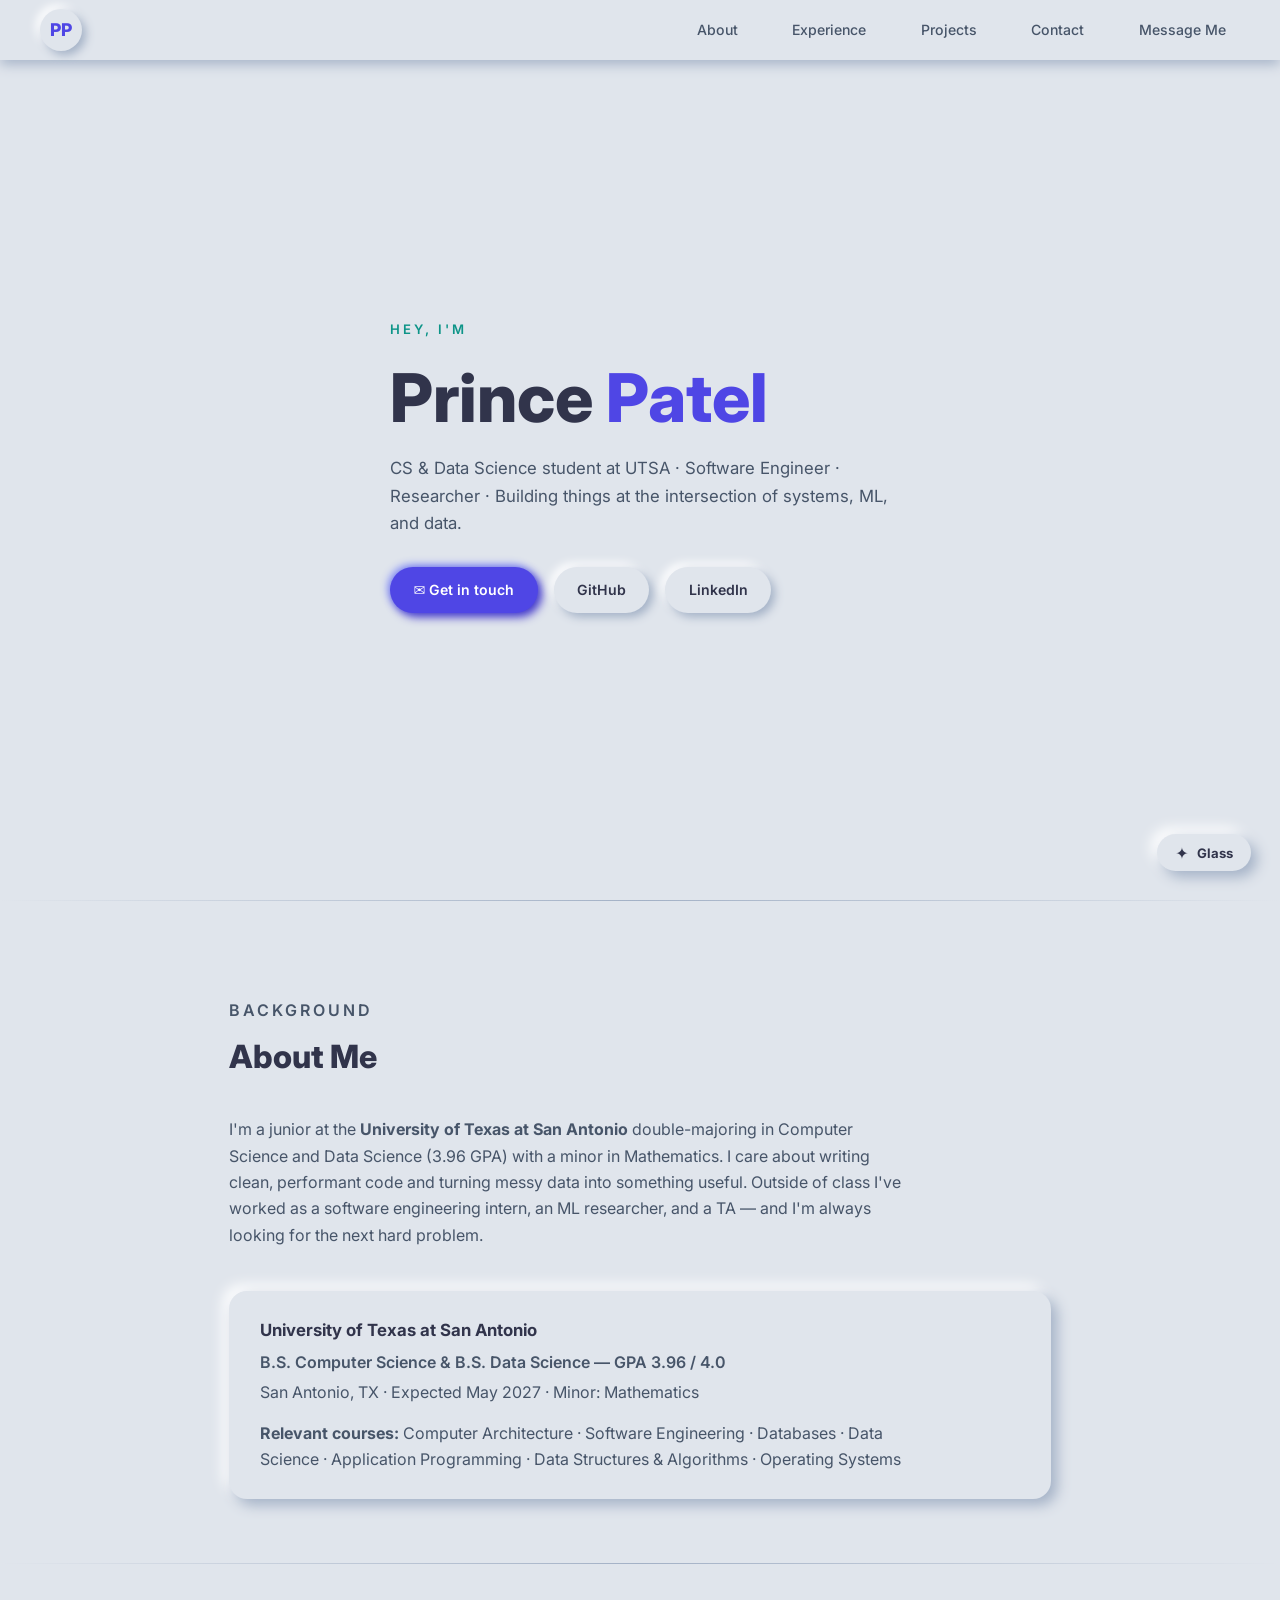
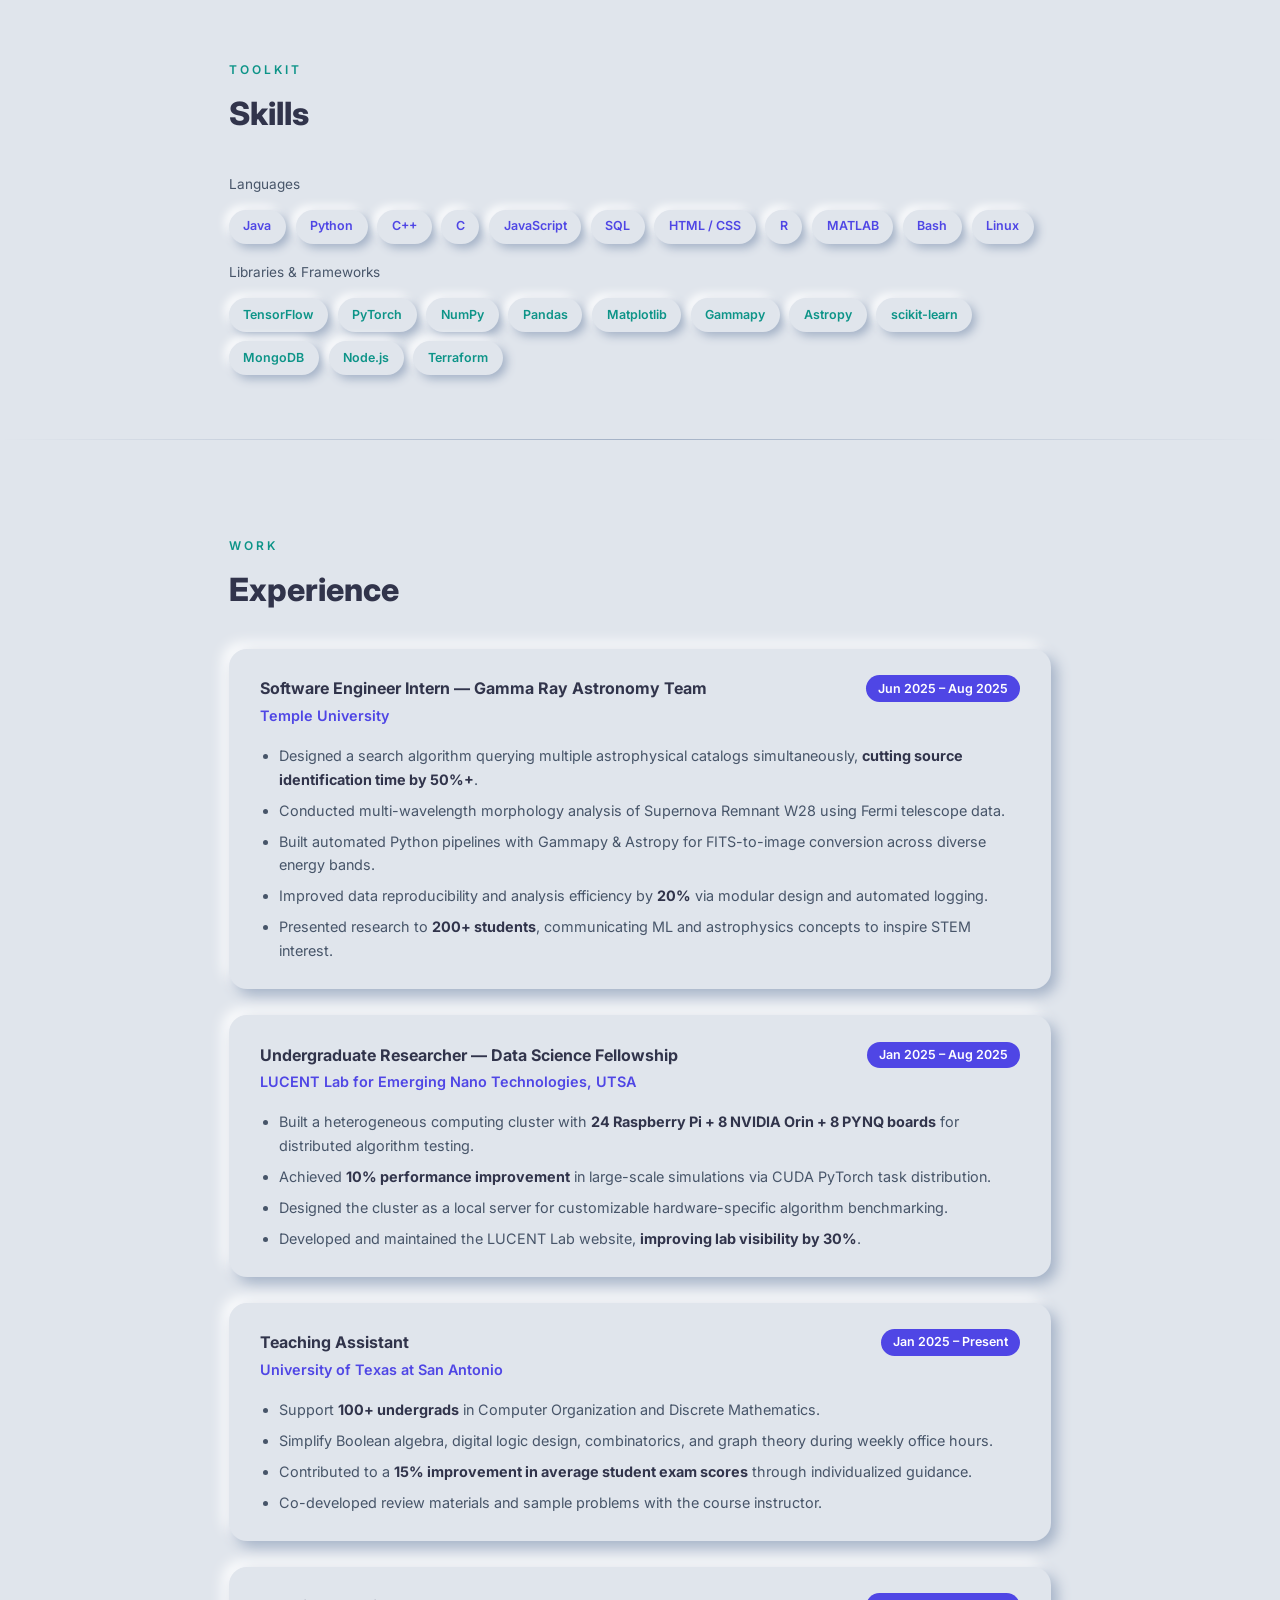
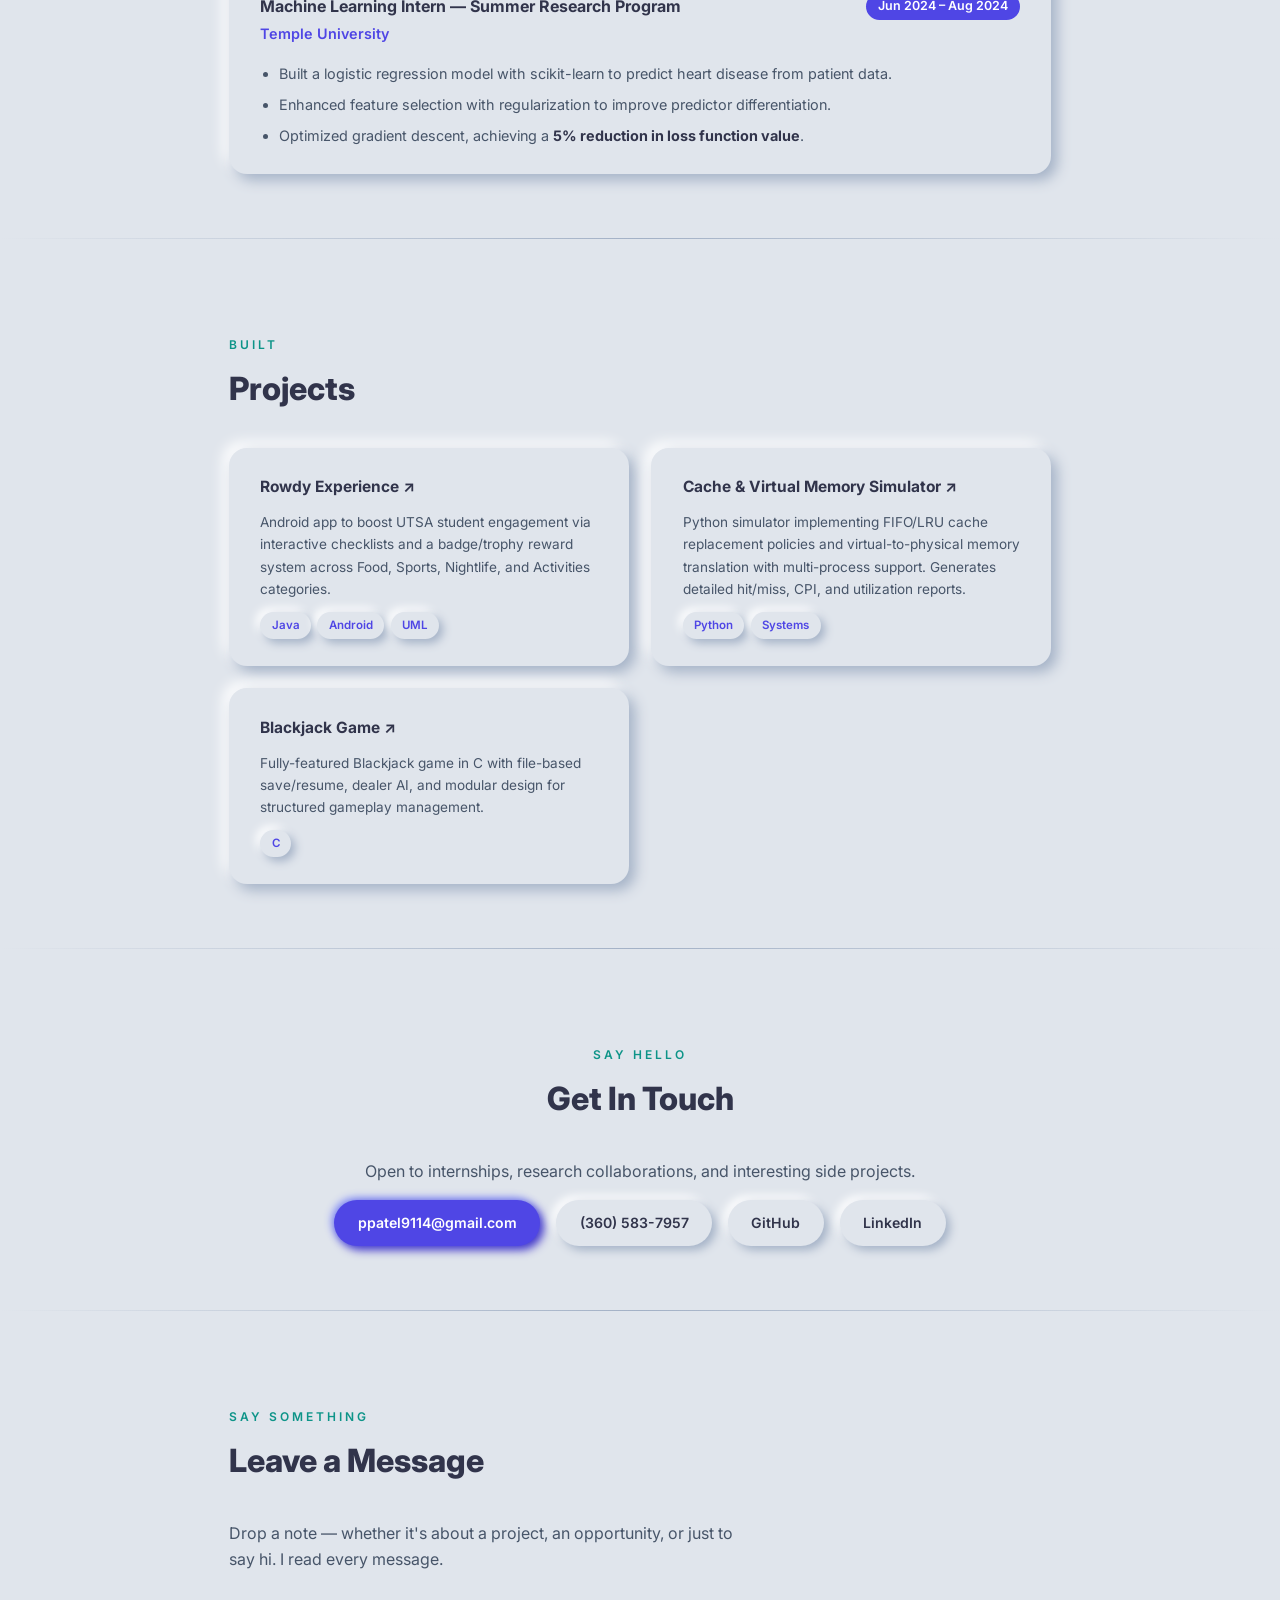
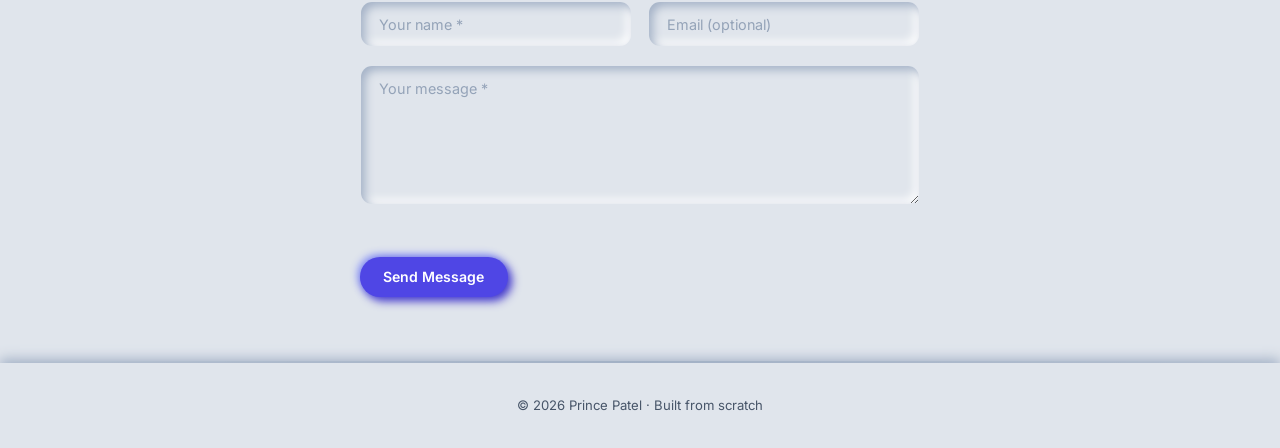
==== commit c1192b57: "Fix broken links, add mobile layout, and remove open CORS" ====
--- a/index.html
+++ b/index.html
@@ -7,6 +7,18 @@
   <link href="https://fonts.googleapis.com/css2?family=Inter:wght@400;500;600;700;800&display=swap" rel="stylesheet" />
   <link rel="stylesheet" href="css/themes.css" />
   <link rel="stylesheet" href="css/base.css" />
+  <script>
+    // Only hide content for the scroll animation if it can actually run.
+    // No JS / old browser => nothing is ever hidden. Failsafe reveals
+    // everything if animations.js fails to load (cleared at its end).
+    if ('IntersectionObserver' in window &&
+        !window.matchMedia('(prefers-reduced-motion: reduce)').matches) {
+      document.documentElement.classList.add('js-anim');
+      window.__animFailsafe = setTimeout(function () {
+        document.documentElement.classList.remove('js-anim');
+      }, 2000);
+    }
+  </script>
 </head>
 <body>
 
@@ -33,8 +45,8 @@
     </p>
     <div class="hero-links">
       <a class="btn btn-primary" href="mailto:ppatel9114@gmail.com">✉ Get in touch</a>
-      <a class="btn" href="https://github.com" target="_blank">GitHub</a>
-      <a class="btn" href="https://linkedin.com" target="_blank">LinkedIn</a>
+      <a class="btn" href="https://github.com/IMPr1nce" target="_blank" rel="noopener noreferrer">GitHub</a>
+      <a class="btn" href="https://www.linkedin.com/in/ppatel9114/" target="_blank" rel="noopener noreferrer">LinkedIn</a>
     </div>
   </div>
 </section>
@@ -193,7 +205,7 @@
     <div class="proj-grid">
 
       <div class="proj-card neu-card">
-        <h3>Rowdy Experience</h3>
+        <h3><a href="https://github.com/IMPr1nce/UTSA-Rowdy-Experience" target="_blank" rel="noopener noreferrer">Rowdy Experience ↗</a></h3>
         <p>Android app to boost UTSA student engagement via interactive checklists and a badge/trophy reward system across Food, Sports, Nightlife, and Activities categories.</p>
         <div class="proj-tags">
           <span class="proj-tag">Java</span>
@@ -203,7 +215,7 @@
       </div>
 
       <div class="proj-card neu-card">
-        <h3>Cache &amp; Virtual Memory Simulator</h3>
+        <h3><a href="https://github.com/IMPr1nce/Cache-and-Virtual-Memory-Simulation" target="_blank" rel="noopener noreferrer">Cache &amp; Virtual Memory Simulator ↗</a></h3>
         <p>Python simulator implementing FIFO/LRU cache replacement policies and virtual-to-physical memory translation with multi-process support. Generates detailed hit/miss, CPI, and utilization reports.</p>
         <div class="proj-tags">
           <span class="proj-tag">Python</span>
@@ -212,7 +224,7 @@
       </div>
 
       <div class="proj-card neu-card">
-        <h3>Blackjack Game</h3>
+        <h3><a href="https://github.com/IMPr1nce/BlackJack" target="_blank" rel="noopener noreferrer">Blackjack Game ↗</a></h3>
         <p>Fully-featured Blackjack game in C with file-based save/resume, dealer AI, and modular design for structured gameplay management.</p>
         <div class="proj-tags">
           <span class="proj-tag">C</span>
@@ -234,8 +246,8 @@
     <div class="contact-links">
       <a class="btn btn-primary" href="mailto:ppatel9114@gmail.com">ppatel9114@gmail.com</a>
       <a class="btn" href="tel:3605837957">(360) 583-7957</a>
-      <a class="btn" href="https://github.com" target="_blank">GitHub</a>
-      <a class="btn" href="https://linkedin.com" target="_blank">LinkedIn</a>
+      <a class="btn" href="https://github.com/IMPr1nce" target="_blank" rel="noopener noreferrer">GitHub</a>
+      <a class="btn" href="https://www.linkedin.com/in/ppatel9114/" target="_blank" rel="noopener noreferrer">LinkedIn</a>
     </div>
   </div>
 </section>
@@ -252,7 +264,7 @@
       I read every message.
     </p>
     <form class="msg-form" id="msgForm"
-          action="https://formspree.io/f/YOUR_FORM_ID"
+          action="/api/messages"
           method="POST">
       <div class="msg-row">
         <input type="text"  name="name"    placeholder="Your name *"  required maxlength="100" />
@@ -281,6 +293,9 @@
 <footer>
   <p>© 2026 Prince Patel · Built from scratch</p>
 </footer>
+
+<!-- SCROLL TO TOP -->
+<button class="scroll-top" id="scrollTop" aria-label="Scroll to top">↑</button>
 
 <!-- THEME TOGGLE -->
 <button class="theme-toggle" id="themeToggle" aria-label="Toggle theme">
@@ -288,7 +303,9 @@
   <span id="themeLabel">Glass</span>
 </button>
 
+
 <script src="js/theme.js"></script>
 <script src="js/form.js"></script>
+<script src="js/animations.js"></script>
 </body>
 </html>
--- a/css/themes.css
+++ b/css/themes.css
@@ -4,11 +4,11 @@
 [data-theme="neu"] {
   --surface:     #e0e5ec;
   --text:        #31344b;
-  --muted:       #6b7280;
-  --accent:      #6c63ff;
-  --accent2:     #00b4a6;
+  --muted:       #475569;
+  --accent:      #4f46e5;
+  --accent2:     #0d9488;
   --border:      transparent;
-  --placeholder: #a0aec0;
+  --placeholder: #94a3b8;
   --divider:     linear-gradient(to right, transparent, #a3b1c6, transparent);
 
   --shadow-d:  #a3b1c6;
@@ -21,8 +21,8 @@
 [data-theme="neu"] body       { background: #e0e5ec; }
 [data-theme="neu"] nav        { background: #e0e5ec; box-shadow: 0 4px 12px #a3b1c6, 0 -2px 6px #fff; }
 [data-theme="neu"] footer     { box-shadow: 0 -4px 12px #a3b1c6; }
-[data-theme="neu"] .btn-primary { box-shadow: 4px 4px 10px #5248cc, -2px -2px 8px #9b94ff; }
-[data-theme="neu"] .btn-primary:hover { box-shadow: inset 3px 3px 8px #4840b8, inset -2px -2px 6px #8880f0; opacity: 1; }
+[data-theme="neu"] .btn-primary { box-shadow: 4px 4px 10px #4338ca, -2px -2px 8px #818cf8; }
+[data-theme="neu"] .btn-primary:hover { box-shadow: inset 3px 3px 8px #3730a3, inset -2px -2px 6px #6366f1; opacity: 1; }
 
 
 /* ════════════════════════════════════════
@@ -32,8 +32,8 @@
   --surface:     rgba(255, 255, 255, 0.1);
   --text:        #f0f4ff;
   --muted:       rgba(255, 255, 255, 0.6);
-  --accent:      #a78bfa;
-  --accent2:     #34d399;
+  --accent:      #818cf8;
+  --accent2:     #2dd4bf;
   --border:      rgba(255, 255, 255, 0.18);
   --placeholder: rgba(255, 255, 255, 0.35);
   --divider:     linear-gradient(to right, transparent, rgba(255,255,255,0.15), transparent);
@@ -44,7 +44,7 @@
 }
 
 [data-theme="glass"] body {
-  background: linear-gradient(135deg, #1a0533 0%, #0d1b4b 45%, #0a3d62 75%, #0b5e4a 100%) fixed;
+  background: linear-gradient(135deg, #1a0533 0%, #0d1b4b 45%, #0a3d62 75%, #0a4a52 100%) fixed;
 }
 [data-theme="glass"] nav {
   background: rgba(255, 255, 255, 0.06);
--- a/css/base.css
+++ b/css/base.css
@@ -178,6 +178,49 @@
 /* ── DIVIDER ── */
 .divider { border: none; height: 1px; margin: 0; background: var(--divider); }
 
+/* ── SCROLL FADE-IN ──
+   Scoped to .js-anim (set in <head>) so the page is never hidden
+   when JS is off, unsupported, or reduced-motion is requested. */
+.js-anim section,
+.js-anim .neu-card,
+.js-anim .tag {
+  opacity: 0;
+  transform: translateY(18px);
+  transition: opacity .5s ease, transform .5s ease;
+}
+.js-anim section.in-view,
+.js-anim .neu-card.in-view,
+.js-anim .tag.in-view {
+  opacity: 1;
+  transform: translateY(0);
+}
+
+@media (prefers-reduced-motion: reduce) {
+  *, *::before, *::after {
+    animation-duration: .01ms !important;
+    transition-duration: .01ms !important;
+    scroll-behavior: auto !important;
+  }
+}
+
+/* ── ACTIVE NAV LINK ── */
+nav a.active { color: var(--accent); box-shadow: var(--raise-sm); }
+
+/* ── SCROLL-TO-TOP ── */
+.scroll-top {
+  position: fixed; bottom: 1.8rem; left: 1.8rem; z-index: 200;
+  width: 42px; height: 42px; border-radius: 50%;
+  display: flex; align-items: center; justify-content: center;
+  font-size: 1.1rem;
+  background: var(--surface); color: var(--muted);
+  box-shadow: var(--raise-sm); border: 1px solid var(--border);
+  cursor: pointer; font-family: inherit;
+  opacity: 0; pointer-events: none;
+  transition: opacity .25s, box-shadow .2s, color .2s;
+}
+.scroll-top.visible { opacity: 1; pointer-events: all; }
+.scroll-top:hover { color: var(--accent); box-shadow: var(--inset); }
+
 /* ── THEME TOGGLE ── */
 .theme-toggle {
   position: fixed; bottom: 1.8rem; right: 1.8rem; z-index: 200;
@@ -192,3 +235,49 @@
 }
 .theme-toggle:hover { box-shadow: var(--inset); color: var(--accent); }
 .theme-toggle-icon { font-size: 1rem; line-height: 1; }
+
+/* ── PROJECT TITLE LINKS ── */
+.proj-card h3 a {
+  color: inherit; text-decoration: none;
+  transition: color .2s;
+}
+.proj-card h3 a:hover { color: var(--accent); }
+
+/* ════════════════════════════════════════
+   RESPONSIVE
+   ════════════════════════════════════════ */
+@media (max-width: 768px) {
+  nav { padding: 0 .9rem; gap: .6rem; }
+  nav .logo { width: 36px; height: 36px; font-size: .95rem; flex-shrink: 0; }
+  /* Let the links scroll horizontally instead of overflowing the bar */
+  nav ul {
+    gap: .2rem;
+    overflow-x: auto;
+    flex-wrap: nowrap;
+    scrollbar-width: none;
+    -ms-overflow-style: none;
+  }
+  nav ul::-webkit-scrollbar { display: none; }
+  nav a { font-size: .8rem; padding: .35rem .55rem; white-space: nowrap; }
+
+  section { padding: 4.5rem 0 3rem; }
+  .container { padding: 0 1.1rem; }
+  h2 { font-size: 1.6rem; margin-bottom: 1.4rem; }
+
+  .neu-card { padding: 1.2rem 1.3rem; border-radius: 14px; }
+  .exp-header h3 { font-size: .94rem; }
+
+  /* Stack the name/email inputs */
+  .msg-row { grid-template-columns: 1fr; }
+
+  /* Keep the floating buttons clear of the edges */
+  .theme-toggle { bottom: 1rem; right: 1rem; padding: .5rem .9rem; font-size: .76rem; }
+  .scroll-top   { bottom: 1rem; left: 1rem; width: 38px; height: 38px; }
+}
+
+@media (max-width: 420px) {
+  #hero { min-height: 88vh; }
+  .hero-sub { font-size: .96rem; }
+  .btn { padding: .55rem 1.1rem; font-size: .82rem; }
+  .contact-links { flex-direction: column; align-items: center; }
+}
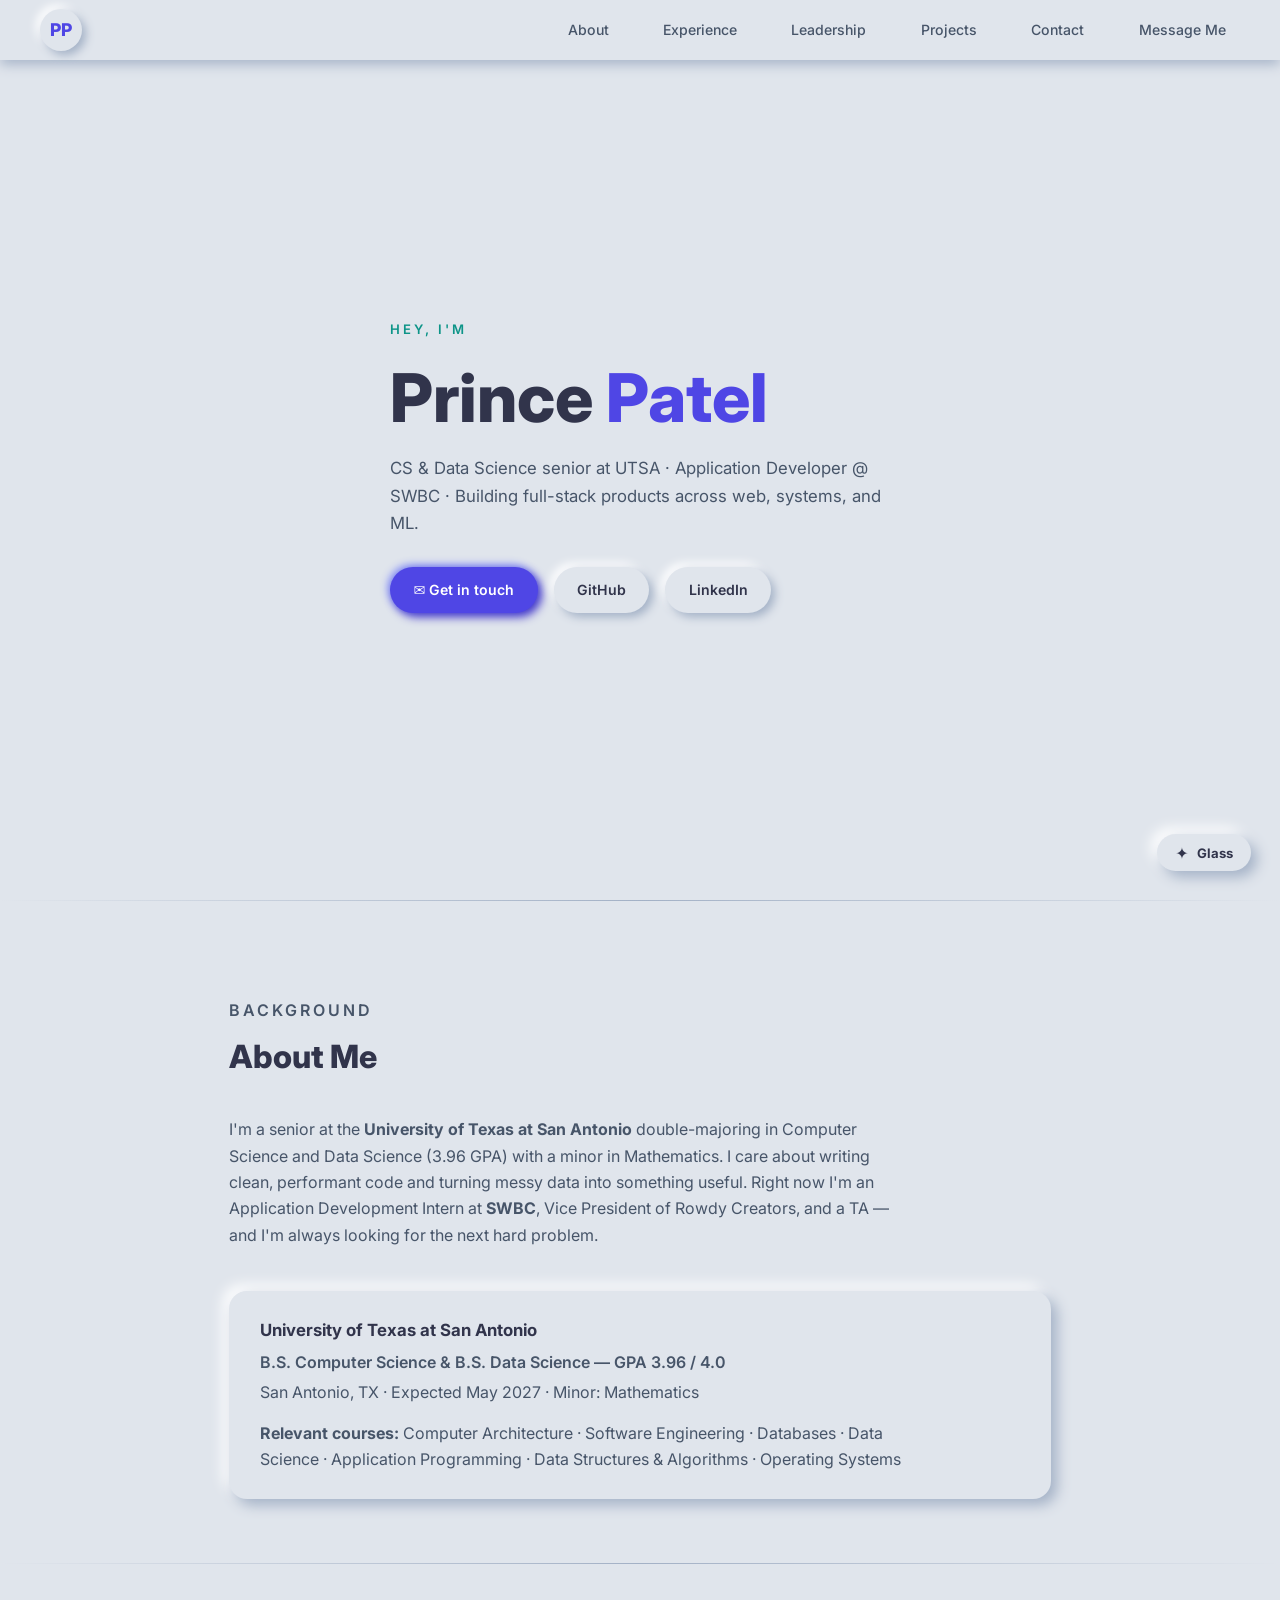
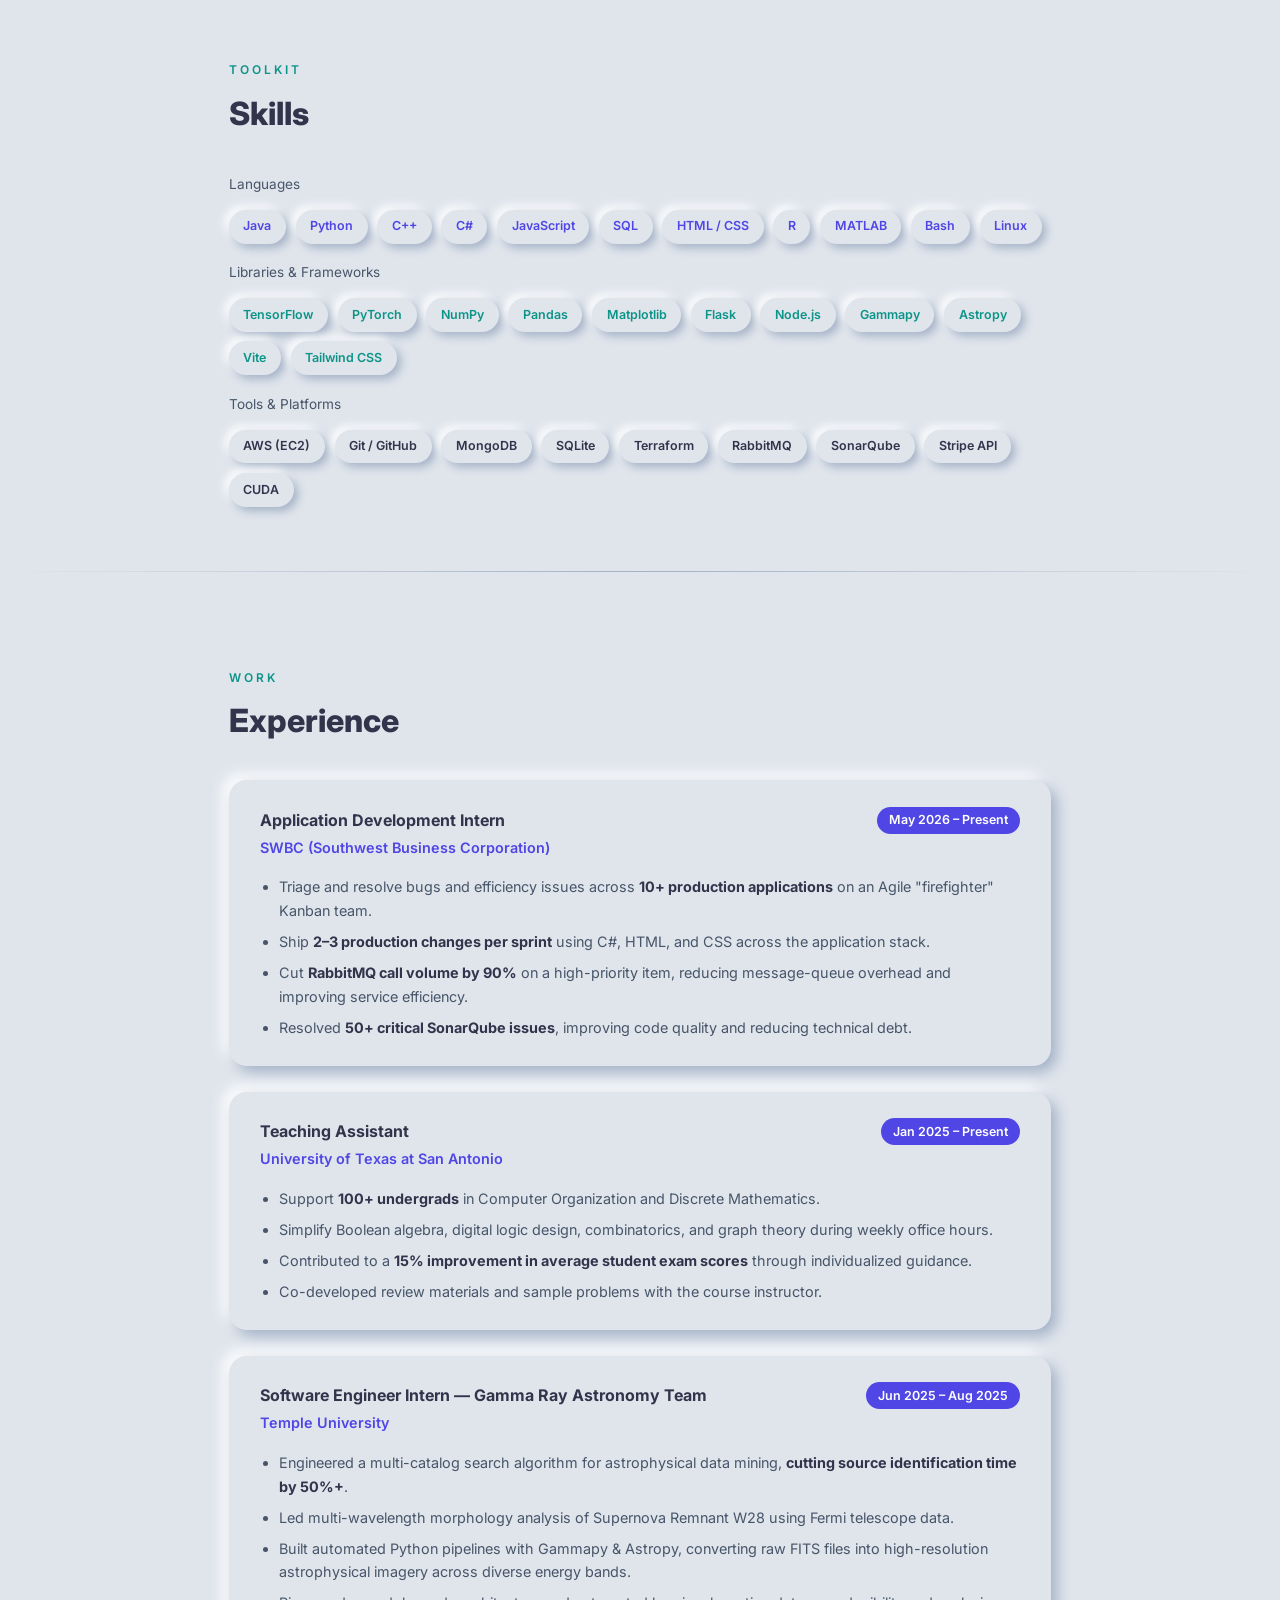
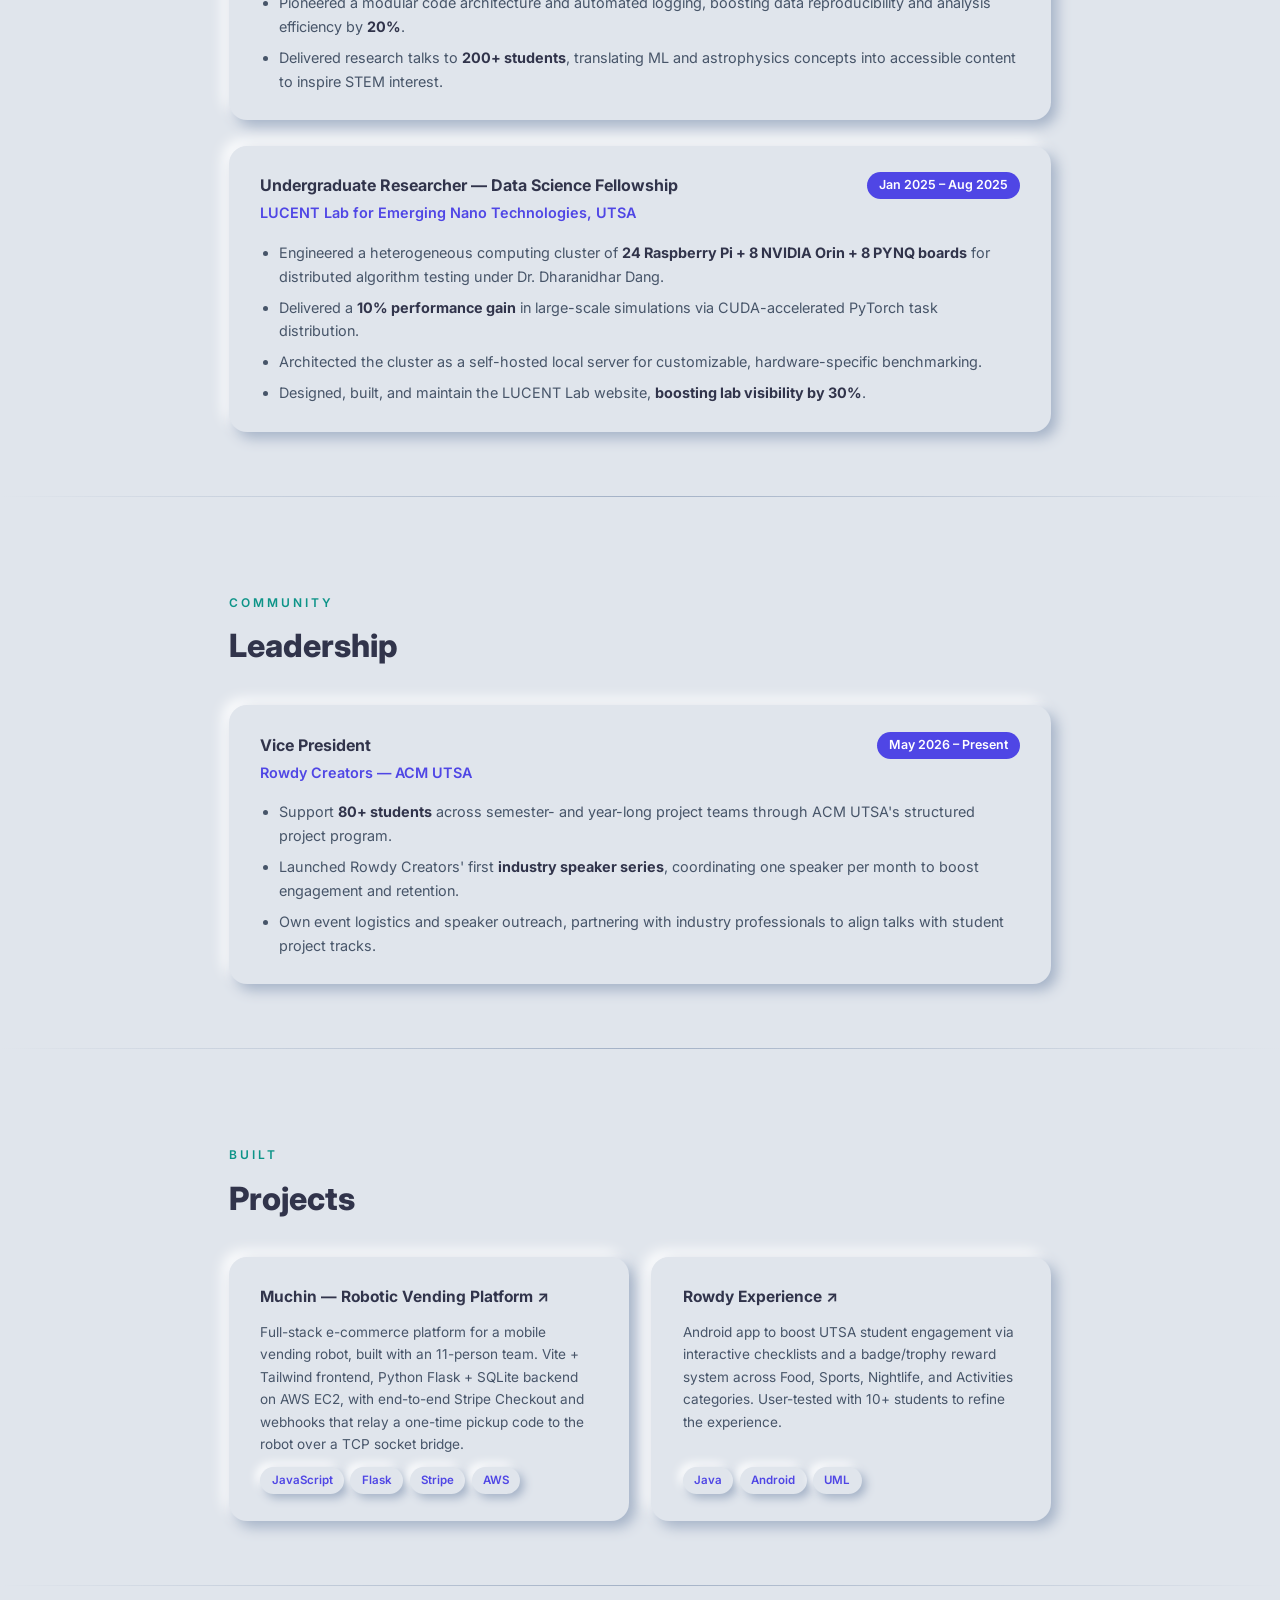
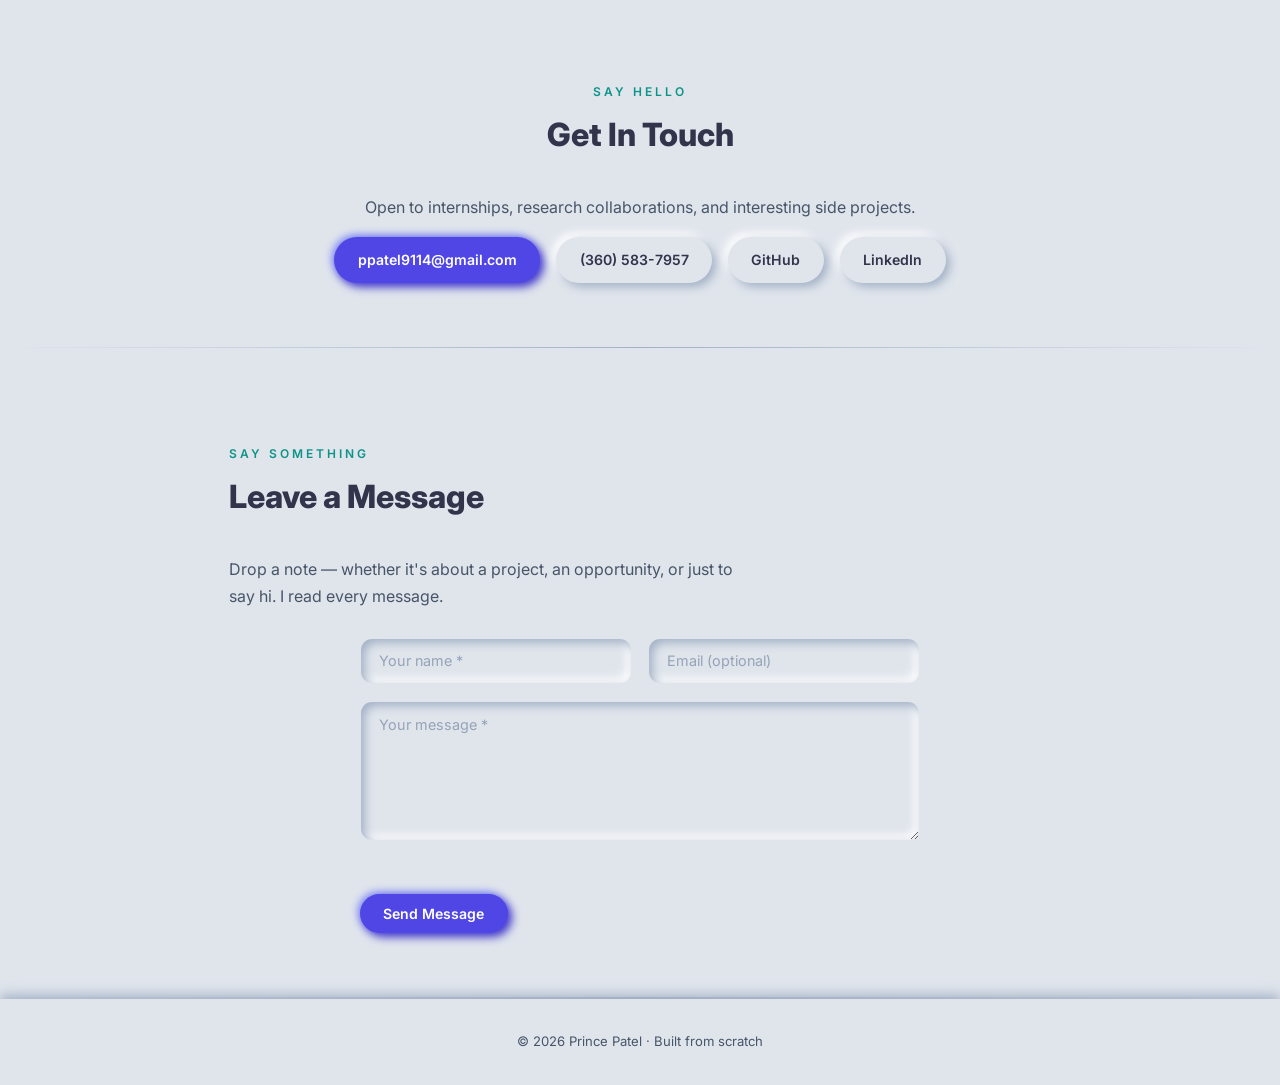
==== commit 383efe3e: "personal information updated" ====
--- a/index.html
+++ b/index.html
@@ -28,6 +28,7 @@
   <ul>
     <li><a href="#about">About</a></li>
     <li><a href="#experience">Experience</a></li>
+    <li><a href="#leadership">Leadership</a></li>
     <li><a href="#projects">Projects</a></li>
     <li><a href="#contact">Contact</a></li>
     <li><a href="#leave-message">Message Me</a></li>
@@ -40,8 +41,8 @@
     <p class="hero-eyebrow">Hey, I'm</p>
     <h1 class="hero-name">Prince <span>Patel</span></h1>
     <p class="hero-sub">
-      CS &amp; Data Science student at UTSA · Software Engineer · Researcher ·
-      Building things at the intersection of systems, ML, and data.
+      CS &amp; Data Science senior at UTSA · Application Developer @ SWBC ·
+      Building full-stack products across web, systems, and ML.
     </p>
     <div class="hero-links">
       <a class="btn btn-primary" href="mailto:ppatel9114@gmail.com">✉ Get in touch</a>
@@ -59,11 +60,11 @@
     <p class="section-label">Background</p>
     <h2>About Me</h2>
     <p>
-      I'm a junior at the <strong>University of Texas at San Antonio</strong> double-majoring in
+      I'm a senior at the <strong>University of Texas at San Antonio</strong> double-majoring in
       Computer Science and Data Science (3.96 GPA) with a minor in Mathematics.
       I care about writing clean, performant code and turning messy data into something useful.
-      Outside of class I've worked as a software engineering intern, an ML researcher, and a TA
-      — and I'm always looking for the next hard problem.
+      Right now I'm an Application Development Intern at <strong>SWBC</strong>, Vice President of
+      Rowdy Creators, and a TA — and I'm always looking for the next hard problem.
     </p>
 
     <br />
@@ -92,7 +93,7 @@
       <span class="tag">Java</span>
       <span class="tag">Python</span>
       <span class="tag">C++</span>
-      <span class="tag">C</span>
+      <span class="tag">C#</span>
       <span class="tag">JavaScript</span>
       <span class="tag">SQL</span>
       <span class="tag">HTML / CSS</span>
@@ -108,12 +109,24 @@
       <span class="tag lib">NumPy</span>
       <span class="tag lib">Pandas</span>
       <span class="tag lib">Matplotlib</span>
+      <span class="tag lib">Flask</span>
+      <span class="tag lib">Node.js</span>
       <span class="tag lib">Gammapy</span>
       <span class="tag lib">Astropy</span>
-      <span class="tag lib">scikit-learn</span>
-      <span class="tag lib">MongoDB</span>
-      <span class="tag lib">Node.js</span>
-      <span class="tag lib">Terraform</span>
+      <span class="tag lib">Vite</span>
+      <span class="tag lib">Tailwind CSS</span>
+    </div>
+    <p style="color:var(--muted); font-size:.85rem; margin: 1.1rem 0 .9rem;">Tools &amp; Platforms</p>
+    <div class="skills-grid">
+      <span class="tag tool">AWS (EC2)</span>
+      <span class="tag tool">Git / GitHub</span>
+      <span class="tag tool">MongoDB</span>
+      <span class="tag tool">SQLite</span>
+      <span class="tag tool">Terraform</span>
+      <span class="tag tool">RabbitMQ</span>
+      <span class="tag tool">SonarQube</span>
+      <span class="tag tool">Stripe API</span>
+      <span class="tag tool">CUDA</span>
     </div>
   </div>
 </section>
@@ -130,33 +143,16 @@
       <div class="exp-card neu-card">
         <div class="exp-header">
           <div>
-            <h3>Software Engineer Intern — Gamma Ray Astronomy Team</h3>
-            <p class="exp-org">Temple University</p>
-          </div>
-          <span class="exp-date">Jun 2025 – Aug 2025</span>
-        </div>
-        <ul>
-          <li>Designed a search algorithm querying multiple astrophysical catalogs simultaneously, <strong>cutting source identification time by 50%+</strong>.</li>
-          <li>Conducted multi-wavelength morphology analysis of Supernova Remnant W28 using Fermi telescope data.</li>
-          <li>Built automated Python pipelines with Gammapy &amp; Astropy for FITS-to-image conversion across diverse energy bands.</li>
-          <li>Improved data reproducibility and analysis efficiency by <strong>20%</strong> via modular design and automated logging.</li>
-          <li>Presented research to <strong>200+ students</strong>, communicating ML and astrophysics concepts to inspire STEM interest.</li>
-        </ul>
-      </div>
-
-      <div class="exp-card neu-card">
-        <div class="exp-header">
-          <div>
-            <h3>Undergraduate Researcher — Data Science Fellowship</h3>
-            <p class="exp-org">LUCENT Lab for Emerging Nano Technologies, UTSA</p>
-          </div>
-          <span class="exp-date">Jan 2025 – Aug 2025</span>
-        </div>
-        <ul>
-          <li>Built a heterogeneous computing cluster with <strong>24 Raspberry Pi + 8 NVIDIA Orin + 8 PYNQ boards</strong> for distributed algorithm testing.</li>
-          <li>Achieved <strong>10% performance improvement</strong> in large-scale simulations via CUDA PyTorch task distribution.</li>
-          <li>Designed the cluster as a local server for customizable hardware-specific algorithm benchmarking.</li>
-          <li>Developed and maintained the LUCENT Lab website, <strong>improving lab visibility by 30%</strong>.</li>
+            <h3>Application Development Intern</h3>
+            <p class="exp-org">SWBC (Southwest Business Corporation)</p>
+          </div>
+          <span class="exp-date">May 2026 – Present</span>
+        </div>
+        <ul>
+          <li>Triage and resolve bugs and efficiency issues across <strong>10+ production applications</strong> on an Agile "firefighter" Kanban team.</li>
+          <li>Ship <strong>2–3 production changes per sprint</strong> using C#, HTML, and CSS across the application stack.</li>
+          <li>Cut <strong>RabbitMQ call volume by 90%</strong> on a high-priority item, reducing message-queue overhead and improving service efficiency.</li>
+          <li>Resolved <strong>50+ critical SonarQube issues</strong>, improving code quality and reducing technical debt.</li>
         </ul>
       </div>
 
@@ -179,15 +175,61 @@
       <div class="exp-card neu-card">
         <div class="exp-header">
           <div>
-            <h3>Machine Learning Intern — Summer Research Program</h3>
+            <h3>Software Engineer Intern — Gamma Ray Astronomy Team</h3>
             <p class="exp-org">Temple University</p>
           </div>
-          <span class="exp-date">Jun 2024 – Aug 2024</span>
-        </div>
-        <ul>
-          <li>Built a logistic regression model with scikit-learn to predict heart disease from patient data.</li>
-          <li>Enhanced feature selection with regularization to improve predictor differentiation.</li>
-          <li>Optimized gradient descent, achieving a <strong>5% reduction in loss function value</strong>.</li>
+          <span class="exp-date">Jun 2025 – Aug 2025</span>
+        </div>
+        <ul>
+          <li>Engineered a multi-catalog search algorithm for astrophysical data mining, <strong>cutting source identification time by 50%+</strong>.</li>
+          <li>Led multi-wavelength morphology analysis of Supernova Remnant W28 using Fermi telescope data.</li>
+          <li>Built automated Python pipelines with Gammapy &amp; Astropy, converting raw FITS files into high-resolution astrophysical imagery across diverse energy bands.</li>
+          <li>Pioneered a modular code architecture and automated logging, boosting data reproducibility and analysis efficiency by <strong>20%</strong>.</li>
+          <li>Delivered research talks to <strong>200+ students</strong>, translating ML and astrophysics concepts into accessible content to inspire STEM interest.</li>
+        </ul>
+      </div>
+
+      <div class="exp-card neu-card">
+        <div class="exp-header">
+          <div>
+            <h3>Undergraduate Researcher — Data Science Fellowship</h3>
+            <p class="exp-org">LUCENT Lab for Emerging Nano Technologies, UTSA</p>
+          </div>
+          <span class="exp-date">Jan 2025 – Aug 2025</span>
+        </div>
+        <ul>
+          <li>Engineered a heterogeneous computing cluster of <strong>24 Raspberry Pi + 8 NVIDIA Orin + 8 PYNQ boards</strong> for distributed algorithm testing under Dr. Dharanidhar Dang.</li>
+          <li>Delivered a <strong>10% performance gain</strong> in large-scale simulations via CUDA-accelerated PyTorch task distribution.</li>
+          <li>Architected the cluster as a self-hosted local server for customizable, hardware-specific benchmarking.</li>
+          <li>Designed, built, and maintain the LUCENT Lab website, <strong>boosting lab visibility by 30%</strong>.</li>
+        </ul>
+      </div>
+
+    </div>
+  </div>
+</section>
+
+<hr class="divider" />
+
+<!-- LEADERSHIP -->
+<section id="leadership">
+  <div class="container">
+    <p class="section-label">Community</p>
+    <h2>Leadership</h2>
+    <div class="exp-list">
+
+      <div class="exp-card neu-card">
+        <div class="exp-header">
+          <div>
+            <h3>Vice President</h3>
+            <p class="exp-org">Rowdy Creators — ACM UTSA</p>
+          </div>
+          <span class="exp-date">May 2026 – Present</span>
+        </div>
+        <ul>
+          <li>Support <strong>80+ students</strong> across semester- and year-long project teams through ACM UTSA's structured project program.</li>
+          <li>Launched Rowdy Creators' first <strong>industry speaker series</strong>, coordinating one speaker per month to boost engagement and retention.</li>
+          <li>Own event logistics and speaker outreach, partnering with industry professionals to align talks with student project tracks.</li>
         </ul>
       </div>
 
@@ -205,29 +247,23 @@
     <div class="proj-grid">
 
       <div class="proj-card neu-card">
+        <h3><a href="https://github.com/Vendning-Machine-Team" target="_blank" rel="noopener noreferrer">Muchin — Robotic Vending Platform ↗</a></h3>
+        <p>Full-stack e-commerce platform for a mobile vending robot, built with an 11-person team. Vite + Tailwind frontend, Python Flask + SQLite backend on AWS EC2, with end-to-end Stripe Checkout and webhooks that relay a one-time pickup code to the robot over a TCP socket bridge.</p>
+        <div class="proj-tags">
+          <span class="proj-tag">JavaScript</span>
+          <span class="proj-tag">Flask</span>
+          <span class="proj-tag">Stripe</span>
+          <span class="proj-tag">AWS</span>
+        </div>
+      </div>
+
+      <div class="proj-card neu-card">
         <h3><a href="https://github.com/IMPr1nce/UTSA-Rowdy-Experience" target="_blank" rel="noopener noreferrer">Rowdy Experience ↗</a></h3>
-        <p>Android app to boost UTSA student engagement via interactive checklists and a badge/trophy reward system across Food, Sports, Nightlife, and Activities categories.</p>
+        <p>Android app to boost UTSA student engagement via interactive checklists and a badge/trophy reward system across Food, Sports, Nightlife, and Activities categories. User-tested with 10+ students to refine the experience.</p>
         <div class="proj-tags">
           <span class="proj-tag">Java</span>
           <span class="proj-tag">Android</span>
           <span class="proj-tag">UML</span>
-        </div>
-      </div>
-
-      <div class="proj-card neu-card">
-        <h3><a href="https://github.com/IMPr1nce/Cache-and-Virtual-Memory-Simulation" target="_blank" rel="noopener noreferrer">Cache &amp; Virtual Memory Simulator ↗</a></h3>
-        <p>Python simulator implementing FIFO/LRU cache replacement policies and virtual-to-physical memory translation with multi-process support. Generates detailed hit/miss, CPI, and utilization reports.</p>
-        <div class="proj-tags">
-          <span class="proj-tag">Python</span>
-          <span class="proj-tag">Systems</span>
-        </div>
-      </div>
-
-      <div class="proj-card neu-card">
-        <h3><a href="https://github.com/IMPr1nce/BlackJack" target="_blank" rel="noopener noreferrer">Blackjack Game ↗</a></h3>
-        <p>Fully-featured Blackjack game in C with file-based save/resume, dealer AI, and modular design for structured gameplay management.</p>
-        <div class="proj-tags">
-          <span class="proj-tag">C</span>
         </div>
       </div>
 
--- a/css/base.css
+++ b/css/base.css
@@ -101,6 +101,7 @@
 }
 .tag:hover { box-shadow: var(--inset); }
 .tag.lib { color: var(--accent2); }
+.tag.tool { color: var(--text); }
 
 /* ── EXPERIENCE ── */
 .exp-list { display: flex; flex-direction: column; gap: 1.6rem; }
